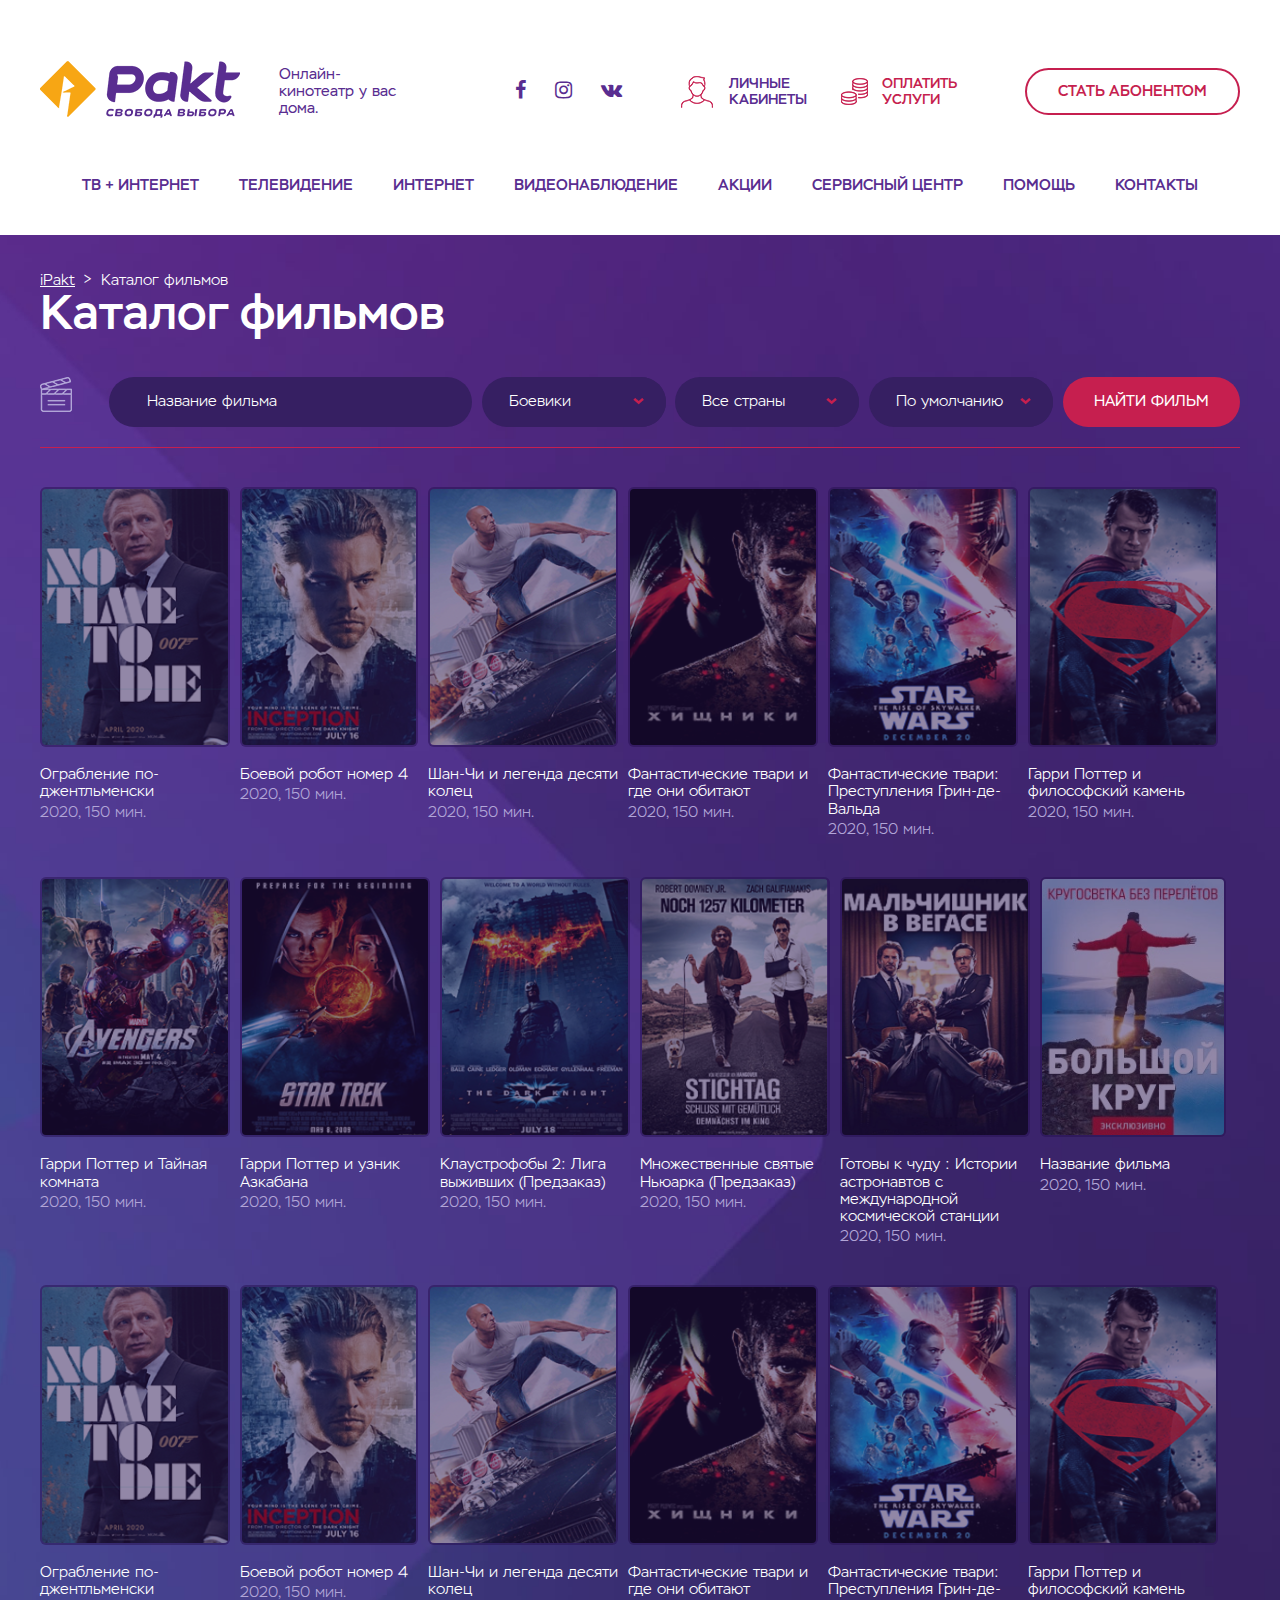
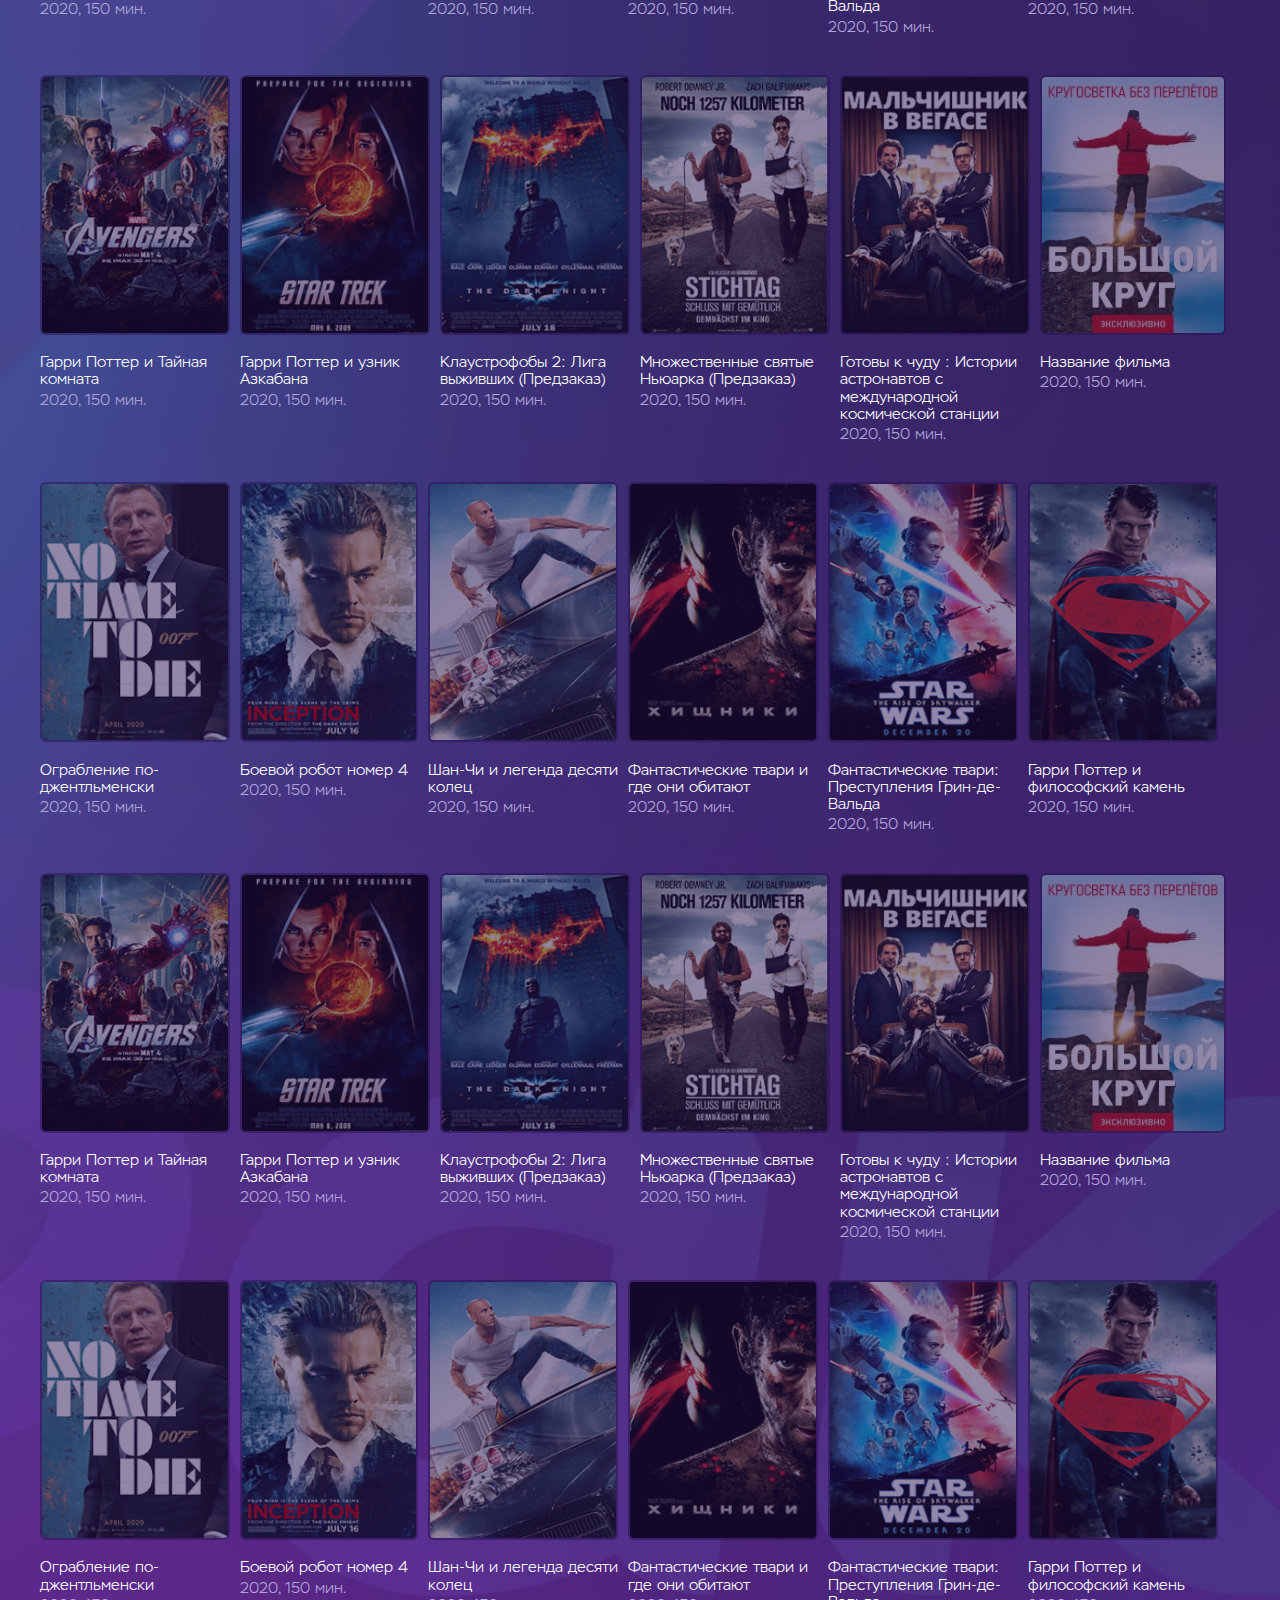
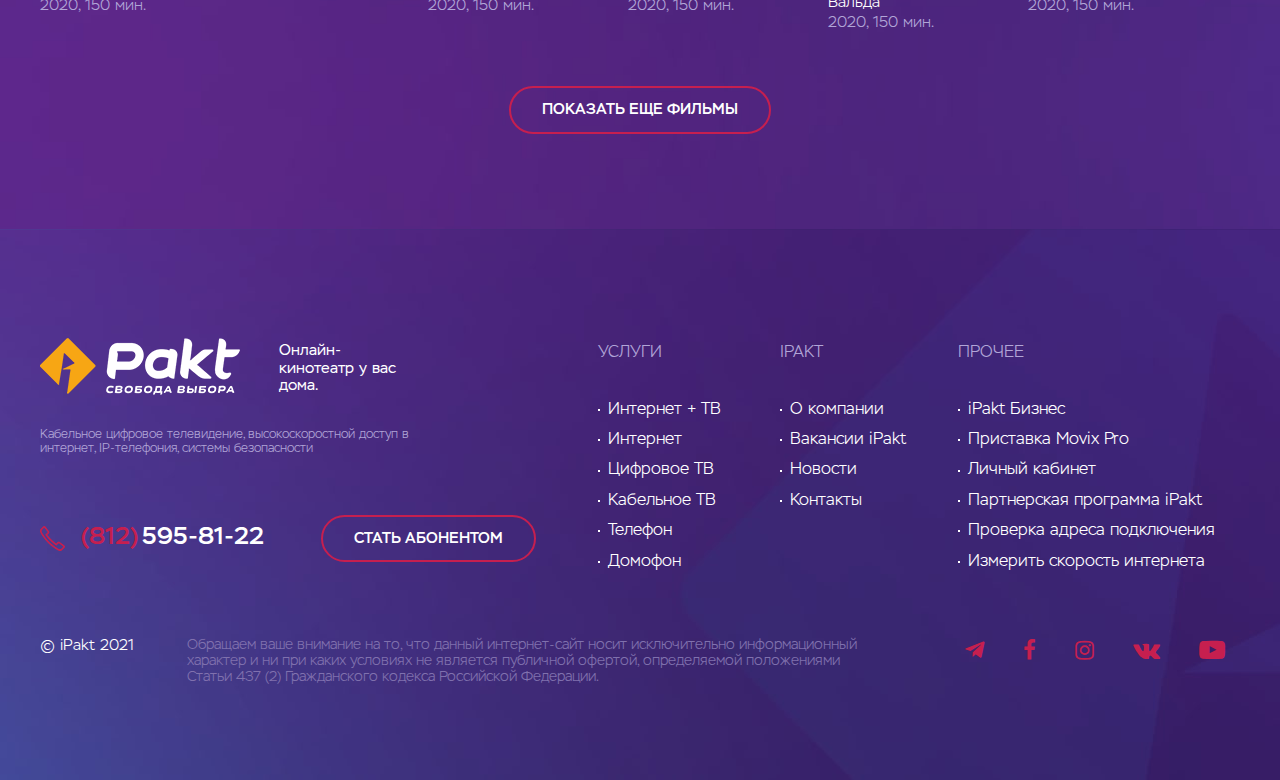
==== films-cataloge.html @ c6018e87 "Add files via upload" ====
<!DOCTYPE html>
<html lang="ru">
<head>
    <meta charset="UTF-8">
    <meta http-equiv="X-UA-Compatible" content="IE=edge">
    <meta name="viewport" content="width=device-width, initial-scale=1.0">
    <title>iPakt | Каталог фильмов</title>
    <link rel="stylesheet" href="css/normalize.css">
    <link rel="stylesheet" href="css/font-awesome/cssfa2/all.min.css">
    <link rel="stylesheet" href="css/font-awesome/css/font-awesome.min.css">
    <link rel="stylesheet" href="css/main.min.css">
</head>
<body style="background-image: url('../img/body_background.jpg')">
    <header class="header" id="header">
        <div class="container">
            <div class="header-content">
                <div class="header-content__company">
                    <a href="index.html" class="header-content__link">
                        <img src="img/logo.svg" alt="iPakt" class="header-content__logo">
                    </a>
                    <span class="header-content__slogan">
                        Онлайн-кинотеатр у вас дома.
                    </span>
                    <div class="burger">
                        <span></span>
                      </div>
                </div>
                <div class="header-content__social-links">
                    <!--noindex-->
                    <a class="header-facebook-icon header-icon" href="##" rel="nofollow noopener noreferrer" target="_blank">
                        <i class="fa fa-facebook" aria-hidden="true"></i>
                    </a>
                    <!--/noindex-->

                    <!--noindex-->
                    <a class="header-instagram-icon header-icon" href="##" rel="nofollow noopener noreferrer" target="_blank">
                        <i class="fa fa-instagram" aria-hidden="true"></i>
                    </a>
                    <!--/noindex-->

                    <!--noindex-->
                    <a class="header-vk-icon header-icon"  href="##" rel="nofollow noopener noreferrer" target="_blank">
                        <i class="fa fa-vk" aria-hidden="true"></i>
                    </a>
                    <!--/noindex-->
                </div>
                <div class="header-content__navigation-links">
                    <div class="header-content__navigation-item">
                        <a href="##">
                            <span>
                                Личные кабинеты
                            </span>
                        </a>
                    </div>
                    <div class="header-content__navigation-item">
                        <a href="##">
                            <span>
                                Оплатить услуги
                            </span>
                        </a>
                    </div>
                </div>
                <button class="ghost-button header-content__button">
                    стать абонентом
                </button>
            </div>
            <nav class="header-menu">
                <ul class="header-menu__list">
                    <li>
                        <a href="##">
                            ТВ + Интернет
                        </a>
                    </li>
                    <li>
                        <a href="##">
                            Телевидение
                        </a>
                    </li>
                    <li>
                        <a href="##">
                            Интернет
                        </a>
                    </li>
                    <li>
                        <a href="##">
                            Видеонаблюдение
                        </a>
                    </li>
                    <li>
                        <a href="subscriptions.html">
                            Акции
                        </a>
                    </li>
                    <li>
                        <a href="##">
                            Сервисный центр
                        </a>
                    </li>
                    <li>
                        <a href="##">
                            Помощь
                        </a>
                    </li>
                    <li>
                        <a href="##">
                            Контакты
                        </a>
                    </li>
                </ul>
            </nav>
        </div>
    </header>

    <section class="cataloge" id="cataloge">
        <div class="container">
            <div class="search">
                <div class="search__pre-search">
                    <span>
                        <a href="index.html" class="search__link_underline">
                            iPakt
                        </a>
                            Каталог фильмов
                    </span>
                    <h1 class="search__title">
                        Каталог фильмов
                    </h1>
                </div>
                <div class="search__form-wrap">
                    <form action="##" class="search__form">
                        <input type="text" class="search__input search__input_big" placeholder="Название фильма" name="filmName">
                        <div class="search__select-wrap">
                            <select name="genre-list" class="search__input">
                                <option selected>
                                    Боевики
                                </option>
                                <option>
                                    Комедии
                                </option>
                                <option>
                                    Драмы
                                </option>
                                <option>
                                    Детективы
                                </option>
                                <option>
                                    Документальные
                                </option>
                            </select>
                            <div class="select-arrow-down"></div>
                        </div>

                        <div class="search__select-wrap">
                            <select name="countries" class="search__input">
                                <option selected>
                                    Все страны
                                </option>
                                <option>
                                    Норвегия
                                </option>
                                <option>
                                    Россия
                                </option>
                                <option>
                                    США
                                </option>
                                <option>
                                    Франция
                                </option>
                            </select>
                            <div class="select-arrow-down"></div>
                        </div>

                        <div class="search__select-wrap">
                            <select name="features" class="search__input">
                                <option selected>
                                    По умолчанию
                                </option>
                                <option>
                                    До 1 часа
                                </option>
                                <option>
                                    1 - 2 часа
                                </option>
                                <option>
                                    От 2 часов
                                </option>
                            </select>
                            <div class="select-arrow-down"></div>
                        </div>

                        <button class="search__send-button button" type="button">
                            найти фильм
                        </button>
                    </form>
                </div>
            </div>
            <div class="films">
                <div class="films__item">
                    <a href="film-page.html" class="films__link">
                        <img src="img/cataloge/film1.jpg" alt="Постер NO TIME TO DIE" class="films__img">
                        <div class="films__desc">
                            <span class="films__name">
                            Ограбление по-джентльменски
                            </span>
                            <span class="films__seo">
                                2020, 150 мин.
                            </span>
                        </div>
                        <div class="blur-img"></div>
                    </a>
                </div>
                <div class="films__item">
                    <a href="film-page.html" class="films__link">
                        <img src="img/cataloge/film2.jpg" alt="Постер NO TIME TO DIE" class="films__img">
                        <div class="films__desc">
                            <span class="films__name">
                                
                    
                        
                            Боевой робот номер 4
                        
                    

                    
                            </span>
                            <span class="films__seo">
                                2020, 150 мин.
                            </span>
                        </div>
                        <div class="blur-img"></div>
                    </a>
                </div>
                <div class="films__item">
                    <a href="film-page.html" class="films__link">
                        <img src="img/cataloge/film3.jpg" alt="Постер NO TIME TO DIE" class="films__img">
                        <div class="films__desc">
                            <span class="films__name">
                                
                    
                        
                            Шан-Чи и легенда десяти колец
                        
                    

                    
                            </span>
                            <span class="films__seo">
                                2020, 150 мин.
                            </span>
                        </div>
                        <div class="blur-img"></div>
                    </a>
                </div>
                <div class="films__item">
                    <a href="film-page.html" class="films__link">
                        <img src="img/cataloge/film4.jpg" alt="Постер NO TIME TO DIE" class="films__img">
                        <div class="films__desc">
                            <span class="films__name">
                               
                    
                        
                            Фантастические твари и где они обитают
                        
                    

                    
                            </span>
                            <span class="films__seo">
                                2020, 150 мин.
                            </span>
                        </div>
                        <div class="blur-img"></div>
                    </a>
                </div>
                <div class="films__item">
                    <a href="film-page.html" class="films__link">
                        <img src="img/cataloge/film5.jpg" alt="Постер NO TIME TO DIE" class="films__img">
                        <div class="films__desc">
                            <span class="films__name">
                                
                    
                        
                            Фантастические твари: Преступления Грин-де-Вальда
                        
                    

                    
                            </span>
                            <span class="films__seo">
                                2020, 150 мин.
                            </span>
                        </div>
                        <div class="blur-img"></div>
                    </a>
                </div>
                <div class="films__item">
                    <a href="film-page.html" class="films__link">
                        <img src="img/cataloge/film6.jpg" alt="Постер NO TIME TO DIE" class="films__img">
                        <div class="films__desc">
                            <span class="films__name">
                                
                    
                        
                            Гарри Поттер и философский камень
                        
                    

                    
                            </span>
                            <span class="films__seo">
                                2020, 150 мин.
                            </span>
                        </div>
                        <div class="blur-img"></div>
                    </a>
                </div>
                <div class="films__item">
                    <a href="film-page.html" class="films__link">
                        <img src="img/cataloge/film7.jpg" alt="Постер NO TIME TO DIE" class="films__img">
                        <div class="films__desc">
                            <span class="films__name">
                                
                    
                        
                            Гарри Поттер и Тайная комната
                        
                    

                    
                            </span>
                            <span class="films__seo">
                                2020, 150 мин.
                            </span>
                        </div>
                        <div class="blur-img"></div>
                    </a>
                </div>
                <div class="films__item">
                    <a href="film-page.html" class="films__link">
                        <img src="img/cataloge/film8.jpg" alt="Постер NO TIME TO DIE" class="films__img">
                        <div class="films__desc">
                            <span class="films__name">
                                
                    
                        
                            Гарри Поттер и узник Азкабана
                        
                    

                    
                            </span>
                            <span class="films__seo">
                                2020, 150 мин.
                            </span>
                        </div>
                        <div class="blur-img"></div>
                    </a>
                </div>
                <div class="films__item">
                    <a href="film-page.html" class="films__link">
                        <img src="img/cataloge/film9.jpg" alt="Постер NO TIME TO DIE" class="films__img">
                        <div class="films__desc">
                            <span class="films__name">
                                
                    
                        
                            Клаустрофобы 2: Лига выживших (Предзаказ)
                        
                    

                    
                            </span>
                            <span class="films__seo">
                                2020, 150 мин.
                            </span>
                        </div>
                        <div class="blur-img"></div>
                    </a>
                </div>
                <div class="films__item">
                    <a href="film-page.html" class="films__link">
                        <img src="img/cataloge/film10.jpg" alt="Постер NO TIME TO DIE" class="films__img">
                        <div class="films__desc">
                            <span class="films__name">
                                
                    
                        
                            Множественные святые Ньюарка (Предзаказ)
                        
                    

                    
                            </span>
                            <span class="films__seo">
                                2020, 150 мин.
                            </span>
                        </div>
                        <div class="blur-img"></div>
                    </a>
                </div>
                <div class="films__item">
                    <a href="film-page.html" class="films__link">
                        <img src="img/cataloge/film11.jpg" alt="Постер NO TIME TO DIE" class="films__img">
                        <div class="films__desc">
                            <span class="films__name">
                                Готовы к чуду : Истории астронавтов с международной космической станции
                            </span>
                            <span class="films__seo">
                                2020, 150 мин.
                            </span>
                        </div>
                        <div class="blur-img"></div>
                    </a>
                </div>
                <div class="films__item">
                    <a href="film-page.html" class="films__link">
                        <img src="img/cataloge/film.jpg" alt="Постер NO TIME TO DIE" class="films__img">
                        <div class="films__desc">
                            <span class="films__name">
                                Название фильма
                            </span>
                            <span class="films__seo">
                                2020, 150 мин.
                            </span>
                        </div>
                        <div class="blur-img"></div>
                    </a>
                </div>
                <div class="films__item">
                    <a href="film-page.html" class="films__link">
                        <img src="img/cataloge/film1.jpg" alt="Постер NO TIME TO DIE" class="films__img">
                        <div class="films__desc">
                            <span class="films__name">
                            Ограбление по-джентльменски
                            </span>
                            <span class="films__seo">
                                2020, 150 мин.
                            </span>
                        </div>
                        <div class="blur-img"></div>
                    </a>
                </div>
                <div class="films__item">
                    <a href="film-page.html" class="films__link">
                        <img src="img/cataloge/film2.jpg" alt="Постер NO TIME TO DIE" class="films__img">
                        <div class="films__desc">
                            <span class="films__name">
                                
                    
                        
                            Боевой робот номер 4
                        
                    

                    
                            </span>
                            <span class="films__seo">
                                2020, 150 мин.
                            </span>
                        </div>
                        <div class="blur-img"></div>
                    </a>
                </div>
                <div class="films__item">
                    <a href="film-page.html" class="films__link">
                        <img src="img/cataloge/film3.jpg" alt="Постер NO TIME TO DIE" class="films__img">
                        <div class="films__desc">
                            <span class="films__name">
                                
                    
                        
                            Шан-Чи и легенда десяти колец
                        
                    

                    
                            </span>
                            <span class="films__seo">
                                2020, 150 мин.
                            </span>
                        </div>
                        <div class="blur-img"></div>
                    </a>
                </div>
                <div class="films__item">
                    <a href="film-page.html" class="films__link">
                        <img src="img/cataloge/film4.jpg" alt="Постер NO TIME TO DIE" class="films__img">
                        <div class="films__desc">
                            <span class="films__name">
                               
                    
                        
                            Фантастические твари и где они обитают
                        
                    

                    
                            </span>
                            <span class="films__seo">
                                2020, 150 мин.
                            </span>
                        </div>
                        <div class="blur-img"></div>
                    </a>
                </div>
                <div class="films__item">
                    <a href="film-page.html" class="films__link">
                        <img src="img/cataloge/film5.jpg" alt="Постер NO TIME TO DIE" class="films__img">
                        <div class="films__desc">
                            <span class="films__name">
                                
                    
                        
                            Фантастические твари: Преступления Грин-де-Вальда
                        
                    

                    
                            </span>
                            <span class="films__seo">
                                2020, 150 мин.
                            </span>
                        </div>
                        <div class="blur-img"></div>
                    </a>
                </div>
                <div class="films__item">
                    <a href="film-page.html" class="films__link">
                        <img src="img/cataloge/film6.jpg" alt="Постер NO TIME TO DIE" class="films__img">
                        <div class="films__desc">
                            <span class="films__name">
                                
                    
                        
                            Гарри Поттер и философский камень
                        
                    

                    
                            </span>
                            <span class="films__seo">
                                2020, 150 мин.
                            </span>
                        </div>
                        <div class="blur-img"></div>
                    </a>
                </div>
                <div class="films__item">
                    <a href="film-page.html" class="films__link">
                        <img src="img/cataloge/film7.jpg" alt="Постер NO TIME TO DIE" class="films__img">
                        <div class="films__desc">
                            <span class="films__name">
                                
                    
                        
                            Гарри Поттер и Тайная комната
                        
                    

                    
                            </span>
                            <span class="films__seo">
                                2020, 150 мин.
                            </span>
                        </div>
                        <div class="blur-img"></div>
                    </a>
                </div>
                <div class="films__item">
                    <a href="film-page.html" class="films__link">
                        <img src="img/cataloge/film8.jpg" alt="Постер NO TIME TO DIE" class="films__img">
                        <div class="films__desc">
                            <span class="films__name">
                                
                    
                        
                            Гарри Поттер и узник Азкабана
                        
                    

                    
                            </span>
                            <span class="films__seo">
                                2020, 150 мин.
                            </span>
                        </div>
                        <div class="blur-img"></div>
                    </a>
                </div>
                <div class="films__item">
                    <a href="film-page.html" class="films__link">
                        <img src="img/cataloge/film9.jpg" alt="Постер NO TIME TO DIE" class="films__img">
                        <div class="films__desc">
                            <span class="films__name">
                                
                    
                        
                            Клаустрофобы 2: Лига выживших (Предзаказ)
                        
                    

                    
                            </span>
                            <span class="films__seo">
                                2020, 150 мин.
                            </span>
                        </div>
                        <div class="blur-img"></div>
                    </a>
                </div>
                <div class="films__item">
                    <a href="film-page.html" class="films__link">
                        <img src="img/cataloge/film10.jpg" alt="Постер NO TIME TO DIE" class="films__img">
                        <div class="films__desc">
                            <span class="films__name">
                                
                    
                        
                            Множественные святые Ньюарка (Предзаказ)
                        
                    

                    
                            </span>
                            <span class="films__seo">
                                2020, 150 мин.
                            </span>
                        </div>
                        <div class="blur-img"></div>
                    </a>
                </div>
                <div class="films__item">
                    <a href="film-page.html" class="films__link">
                        <img src="img/cataloge/film11.jpg" alt="Постер NO TIME TO DIE" class="films__img">
                        <div class="films__desc">
                            <span class="films__name">
                                Готовы к чуду : Истории астронавтов с международной космической станции
                            </span>
                            <span class="films__seo">
                                2020, 150 мин.
                            </span>
                        </div>
                        <div class="blur-img"></div>
                    </a>
                </div>
                <div class="films__item">
                    <a href="film-page.html" class="films__link">
                        <img src="img/cataloge/film.jpg" alt="Постер NO TIME TO DIE" class="films__img">
                        <div class="films__desc">
                            <span class="films__name">
                                Название фильма
                            </span>
                            <span class="films__seo">
                                2020, 150 мин.
                            </span>
                        </div>
                        <div class="blur-img"></div>
                    </a>
                </div>
                <div class="films__item">
                    <a href="film-page.html" class="films__link">
                        <img src="img/cataloge/film1.jpg" alt="Постер NO TIME TO DIE" class="films__img">
                        <div class="films__desc">
                            <span class="films__name">
                            Ограбление по-джентльменски
                            </span>
                            <span class="films__seo">
                                2020, 150 мин.
                            </span>
                        </div>
                        <div class="blur-img"></div>
                    </a>
                </div>
                <div class="films__item">
                    <a href="film-page.html" class="films__link">
                        <img src="img/cataloge/film2.jpg" alt="Постер NO TIME TO DIE" class="films__img">
                        <div class="films__desc">
                            <span class="films__name">
                                
                    
                        
                            Боевой робот номер 4
                        
                    

                    
                            </span>
                            <span class="films__seo">
                                2020, 150 мин.
                            </span>
                        </div>
                        <div class="blur-img"></div>
                    </a>
                </div>
                <div class="films__item">
                    <a href="film-page.html" class="films__link">
                        <img src="img/cataloge/film3.jpg" alt="Постер NO TIME TO DIE" class="films__img">
                        <div class="films__desc">
                            <span class="films__name">
                                
                    
                        
                            Шан-Чи и легенда десяти колец
                        
                    

                    
                            </span>
                            <span class="films__seo">
                                2020, 150 мин.
                            </span>
                        </div>
                        <div class="blur-img"></div>
                    </a>
                </div>
                <div class="films__item">
                    <a href="film-page.html" class="films__link">
                        <img src="img/cataloge/film4.jpg" alt="Постер NO TIME TO DIE" class="films__img">
                        <div class="films__desc">
                            <span class="films__name">
                               
                    
                        
                            Фантастические твари и где они обитают
                        
                    

                    
                            </span>
                            <span class="films__seo">
                                2020, 150 мин.
                            </span>
                        </div>
                        <div class="blur-img"></div>
                    </a>
                </div>
                <div class="films__item">
                    <a href="film-page.html" class="films__link">
                        <img src="img/cataloge/film5.jpg" alt="Постер NO TIME TO DIE" class="films__img">
                        <div class="films__desc">
                            <span class="films__name">
                                
                    
                        
                            Фантастические твари: Преступления Грин-де-Вальда
                        
                    

                    
                            </span>
                            <span class="films__seo">
                                2020, 150 мин.
                            </span>
                        </div>
                        <div class="blur-img"></div>
                    </a>
                </div>
                <div class="films__item">
                    <a href="film-page.html" class="films__link">
                        <img src="img/cataloge/film6.jpg" alt="Постер NO TIME TO DIE" class="films__img">
                        <div class="films__desc">
                            <span class="films__name">
                                
                    
                        
                            Гарри Поттер и философский камень
                        
                    

                    
                            </span>
                            <span class="films__seo">
                                2020, 150 мин.
                            </span>
                        </div>
                        <div class="blur-img"></div>
                    </a>
                </div>
                <div class="films__item">
                    <a href="film-page.html" class="films__link">
                        <img src="img/cataloge/film7.jpg" alt="Постер NO TIME TO DIE" class="films__img">
                        <div class="films__desc">
                            <span class="films__name">
                                
                    
                        
                            Гарри Поттер и Тайная комната
                        
                    

                    
                            </span>
                            <span class="films__seo">
                                2020, 150 мин.
                            </span>
                        </div>
                        <div class="blur-img"></div>
                    </a>
                </div>
                <div class="films__item">
                    <a href="film-page.html" class="films__link">
                        <img src="img/cataloge/film8.jpg" alt="Постер NO TIME TO DIE" class="films__img">
                        <div class="films__desc">
                            <span class="films__name">
                                
                    
                        
                            Гарри Поттер и узник Азкабана
                        
                    

                    
                            </span>
                            <span class="films__seo">
                                2020, 150 мин.
                            </span>
                        </div>
                        <div class="blur-img"></div>
                    </a>
                </div>
                <div class="films__item">
                    <a href="film-page.html" class="films__link">
                        <img src="img/cataloge/film9.jpg" alt="Постер NO TIME TO DIE" class="films__img">
                        <div class="films__desc">
                            <span class="films__name">
                                
                    
                        
                            Клаустрофобы 2: Лига выживших (Предзаказ)
                        
                    

                    
                            </span>
                            <span class="films__seo">
                                2020, 150 мин.
                            </span>
                        </div>
                        <div class="blur-img"></div>
                    </a>
                </div>
                <div class="films__item">
                    <a href="film-page.html" class="films__link">
                        <img src="img/cataloge/film10.jpg" alt="Постер NO TIME TO DIE" class="films__img">
                        <div class="films__desc">
                            <span class="films__name">
                                
                    
                        
                            Множественные святые Ньюарка (Предзаказ)
                        
                    

                    
                            </span>
                            <span class="films__seo">
                                2020, 150 мин.
                            </span>
                        </div>
                        <div class="blur-img"></div>
                    </a>
                </div>
                <div class="films__item">
                    <a href="film-page.html" class="films__link">
                        <img src="img/cataloge/film11.jpg" alt="Постер NO TIME TO DIE" class="films__img">
                        <div class="films__desc">
                            <span class="films__name">
                                Готовы к чуду : Истории астронавтов с международной космической станции
                            </span>
                            <span class="films__seo">
                                2020, 150 мин.
                            </span>
                        </div>
                        <div class="blur-img"></div>
                    </a>
                </div>
                <div class="films__item">
                    <a href="film-page.html" class="films__link">
                        <img src="img/cataloge/film.jpg" alt="Постер NO TIME TO DIE" class="films__img">
                        <div class="films__desc">
                            <span class="films__name">
                                Название фильма
                            </span>
                            <span class="films__seo">
                                2020, 150 мин.
                            </span>
                        </div>
                        <div class="blur-img"></div>
                    </a>
                </div>
                <div class="films__item">
                    <a href="film-page.html" class="films__link">
                        <img src="img/cataloge/film1.jpg" alt="Постер NO TIME TO DIE" class="films__img">
                        <div class="films__desc">
                            <span class="films__name">
                            Ограбление по-джентльменски
                            </span>
                            <span class="films__seo">
                                2020, 150 мин.
                            </span>
                        </div>
                        <div class="blur-img"></div>
                    </a>
                </div>
                <div class="films__item">
                    <a href="film-page.html" class="films__link">
                        <img src="img/cataloge/film2.jpg" alt="Постер NO TIME TO DIE" class="films__img">
                        <div class="films__desc">
                            <span class="films__name">
                                
                    
                        
                            Боевой робот номер 4
                        
                    

                    
                            </span>
                            <span class="films__seo">
                                2020, 150 мин.
                            </span>
                        </div>
                        <div class="blur-img"></div>
                    </a>
                </div>
                <div class="films__item">
                    <a href="film-page.html" class="films__link">
                        <img src="img/cataloge/film3.jpg" alt="Постер NO TIME TO DIE" class="films__img">
                        <div class="films__desc">
                            <span class="films__name">
                                
                    
                        
                            Шан-Чи и легенда десяти колец
                        
                    

                    
                            </span>
                            <span class="films__seo">
                                2020, 150 мин.
                            </span>
                        </div>
                        <div class="blur-img"></div>
                    </a>
                </div>
                <div class="films__item">
                    <a href="film-page.html" class="films__link">
                        <img src="img/cataloge/film4.jpg" alt="Постер NO TIME TO DIE" class="films__img">
                        <div class="films__desc">
                            <span class="films__name">
                               
                    
                        
                            Фантастические твари и где они обитают
                        
                    

                    
                            </span>
                            <span class="films__seo">
                                2020, 150 мин.
                            </span>
                        </div>
                        <div class="blur-img"></div>
                    </a>
                </div>
                <div class="films__item">
                    <a href="film-page.html" class="films__link">
                        <img src="img/cataloge/film5.jpg" alt="Постер NO TIME TO DIE" class="films__img">
                        <div class="films__desc">
                            <span class="films__name">
                                
                    
                        
                            Фантастические твари: Преступления Грин-де-Вальда
                        
                    

                    
                            </span>
                            <span class="films__seo">
                                2020, 150 мин.
                            </span>
                        </div>
                        <div class="blur-img"></div>
                    </a>
                </div>
                <div class="films__item">
                    <a href="film-page.html" class="films__link">
                        <img src="img/cataloge/film6.jpg" alt="Постер NO TIME TO DIE" class="films__img">
                        <div class="films__desc">
                            <span class="films__name">
                                
                    
                        
                            Гарри Поттер и философский камень
                        
                    

                    
                            </span>
                            <span class="films__seo">
                                2020, 150 мин.
                            </span>
                        </div>
                        <div class="blur-img"></div>
                    </a>
                </div>
                
                
            </div>
            <button class="ghost-button showMore-btn" type="button">
                показать еще фильмы
            </button>
        </div>
    </section>


    <footer class="footer" id="footer">
        <div class="container">
            <div class="footer-content">
                <div class="footer-content__contacts">
                    <div class="footer-content__company">
                        <a href="##" class="footer-content__logo-link">
                            <img src="img/logo_footer.svg" alt="iPakt" class="footer-content__logo-img">
                        </a>
                        <span class="footer-content__slogan">
                            Онлайн-кинотеатр у вас дома.
                        </span>
                    </div>
                    <p class="footer-contant__text">
                        Кабельное цифровое телевидение, высокоскоростной доступ 
                        в интернет, IP-телефония, системы безопасности
                    </p>
                    <div class="footer-contant__flex-wrap">
                        <a href="tel:8125958122" class="footer-contant__phone">
                            <span class="redtext">
                                (812)
                            </span>
                            595-81-22
                        </a>
                        <button class="ghost-button footer-contant__btn">
                            стать абонентом
                        </button>
                    </div>
                </div>
                <div class="footer-menues">
                    <div class="footer-menues__item">
                        <h6 class="footer-menues__list-title">
                            Услуги
                        </h6>
                        <ul class="footer-menues__list">
                            <li class="footer-menues__list-item">
                                <a href="#" class="footer-menues-link">
                                    Интернет + ТВ
                                </a>
                            </li>
                            <li class="footer-menues__list-item">
                                <a href="#" class="footer-menues-link">
                                    Интернет
                                </a>
                            </li>
                            <li class="footer-menues__list-item">
                                <a href="#" class="footer-menues-link">
                                    Цифровое ТВ
                                </a>
                            </li>
                            <li class="footer-menues__list-item">
                                <a href="#" class="footer-menues-link">
                                    Кабельное ТВ
                                </a>
                            </li>
                            <li class="footer-menues__list-item">
                                <a href="#" class="footer-menues-link">
                                    Телефон
                                </a>
                            </li>
                            <li class="footer-menues__list-item">
                                <a href="#" class="footer-menues-link">
                                    Домофон
                                </a>
                            </li>
                        </ul>
                    </div>
                    <div class="footer-menues__item">
                        <h6 class="footer-menues__list-title">
                            iPakt
                        </h6>
                        <ul class="footer-menues__list">
                            <li class="footer-menues__list-item">
                                <a href="#" class="footer-menues-link">
                                    О компании
                                </a>
                            </li>
                            <li class="footer-menues__list-item">
                                <a href="#" class="footer-menues-link">
                                    Вакансии iPakt
                                </a>
                            </li>
                            <li class="footer-menues__list-item">
                                <a href="#" class="footer-menues-link">
                                    Новости
                                </a>
                            </li>
                            <li class="footer-menues__list-item">
                                <a href="#" class="footer-menues-link">
                                    Контакты
                                </a>
                            </li>
                        </ul>
                    </div>
                    <div class="footer-menues__item">
                        <h6 class="footer-menues__list-title">
                            Прочее
                        </h6>
                        <ul class="footer-menues__list">
                            <li class="footer-menues__list-item">
                                <a href="#" class="footer-menues-link">
                                    iPakt Бизнес
                                </a>
                            </li>
                            <li class="footer-menues__list-item">
                                <a href="#" class="footer-menues-link">
                                    Приставка Movix Pro
                                </a>
                            </li>
                            <li class="footer-menues__list-item">
                                <a href="#" class="footer-menues-link">
                                    Личный кабинет
                                </a>
                            </li>
                            <li class="footer-menues__list-item">
                                <a href="#" class="footer-menues-link">
                                    Партнерская программа iPakt
                                </a>
                            </li>
                            <li class="footer-menues__list-item">
                                <a href="#" class="footer-menues-link">
                                    Проверка адреса подключения
                                </a>
                            </li>
                            <li class="footer-menues__list-item">
                                <a href="#" class="footer-menues-link">
                                    Измерить скорость интернета
                                </a>
                            </li>
                        </ul>
                    </div>
                </div>
            </div>
            <div class="footer-info-row">
                <div class="footer-info-row__copyright">
                    © iPakt 2021
                </div>
                <p class="footer-info-row__text">
                    Обращаем ваше внимание на то, что данный интернет-сайт носит исключительно информационный 
                    характер и ни при каких условиях не является публичной офертой, определяемой положениями Статьи 437 (2) Гражданского кодекса Российской Федерации.
                </p>
                <div class="footer-info-row__social-links">
                    <!--noindex-->
                    <a href="#" class="footer-info-row__social-link" rel="nofollow noopener noreferrer" target="_blank">
                        <i class="fab fa-telegram-plane icon-footer fa-telegram-plane-footer"></i>
                    </a>
                    <!--/noindex-->

                    <!--noindex-->
                    <a href="#" class="footer-info-row__social-link" rel="nofollow noopener noreferrer" target="_blank">
                        <i class="fa fa-facebook icon-footer" aria-hidden="true"></i>
                    </a>
                    <!--/noindex-->

                    <!--noindex-->
                    <a href="#" class="footer-info-row__social-link" rel="nofollow noopener noreferrer" target="_blank">
                        <i class="fa fa-instagram icon-footer" aria-hidden="true"></i>
                    </a>
                    <!--/noindex-->

                    <!--noindex-->
                    <a href="#" class="footer-info-row__social-link" rel="nofollow noopener noreferrer" target="_blank">
                        <i class="fa fa-vk fa-vk-footer icon-footer" aria-hidden="true"></i>
                    </a>
                    <!--/noindex-->

                    <!--noindex-->
                    <a href="#" class="footer-info-row__social-link" rel="nofollow noopener noreferrer" target="_blank">
                        <i class="fa fa-youtube-play fa-youtube-play-footer icon-footer" aria-hidden="true"></i>
                    </a>
                    <!--/noindex-->
                </div>
            </div>
        </div>
    </footer>

    <script src="js/main.min.js"></script>
</body>
</html>
---- css/main.min.css ----
@font-face{font-family:"Stem";src:url("../fonts/stem-light.eot");src:local("☺"),url("../fonts/stem-light.woff") format("woff"),url("../fonts/stem-light.ttf") format("truetype"),url("../fonts/stem-light.svg") format("svg");font-weight:300;font-style:normal}@font-face{font-family:"Stem";src:url("../fonts/StemSemiLight.eot");src:local("☺"),url("../fonts/StemSemiLight.woff") format("woff"),url("../fonts/StemSemiLight.ttf") format("truetype"),url("../fonts/StemSemiLight.svg") format("svg");font-weight:350;font-style:normal}@font-face{font-family:"Stem";src:url("../fonts/stem-regular.eot");src:local("☺"),url("../fonts/stem-regular.woff") format("woff"),url("../fonts/stem-regular.ttf") format("truetype"),url("../fonts/stem-regular.svg") format("svg");font-weight:normal;font-style:normal}@font-face{font-family:"Stem";src:url("../fonts/stem-medium.eot");src:local("☺"),url("../fonts/stem-medium.woff") format("woff"),url("../fonts/stem-medium.ttf") format("truetype"),url("../fonts/stem-medium.svg") format("svg");font-weight:500;font-style:normal}
*{-webkit-box-sizing:border-box;box-sizing:border-box}html{overflow-x:hidden}body{font-family:Stem,sans-serif;font-weight:300;font-size:15px;position:relative;background:url("../img/body_background.jpg") no-repeat center center/cover;overflow-x:hidden}input,select{margin:0;padding:0;outline:none;border:none;color:#fff;font-size:inherit;font-weight:inherit}input::-webkit-input-placeholder{font-weight:300;color:#fff}input::-moz-placeholder{font-weight:300;color:#fff}input{padding:17px 38px}select{padding-left:23px}ul{margin:0;padding:0}.button{border-radius:25px;background:#c61f4f;-webkit-transition:color,background .3s ease;-o-transition:color,background .3s ease;transition:color,background .3s ease}.button:hover{background:#fff;color:#c61f4f;-webkit-transition:color,background .3s ease;-o-transition:color,background .3s ease;transition:color,background .3s ease}h1,h2,h3,h4,h5,h6{font-family:Stem,sans-serif;margin:0;padding:0}span{font-family:Stem,sans-serif;font-weight:300;font-size:15px}button{padding:13px 31px;margin:0;border:none;font-family:inherit;color:inherit;background-color:transparent;text-transform:uppercase;cursor:pointer;white-space:nowrap;text-align:center}button:hover{text-decoration:none}.button{padding:13px 31px;margin:0;border:none;font-family:inherit;color:inherit;text-transform:uppercase;cursor:pointer;white-space:nowrap;background:#c61f4f;text-align:center}.button:hover{text-decoration:none}.container{max-width:1230px;padding:0 15px;margin:0 auto}a{text-decoration:none}ul li{list-style-type:none}.ghost-button{font-family:"Stem";border:2px solid #c61f4f;border-radius:30px;color:#c61f4f;font-weight:500;-webkit-transition:all .5s ease;-o-transition:all .5s ease;transition:all .5s ease;background:none}.ghost-button:hover{background:#c61f4f;color:#fff;border-color:#c61f4f}.scroll-lock{overflow-y:hidden}.gradient-button{background-color:#c61f4f;border:1px solid transparent;background-image:-webkit-gradient(linear, right top, left top, from(rgba(198, 31, 79, 0.97)), to(rgba(89, 45, 144, 0.97)));background-image:-o-linear-gradient(right, rgba(198, 31, 79, 0.97) 0%, rgba(89, 45, 144, 0.97) 100%);background-image:linear-gradient(to left, rgba(198, 31, 79, 0.97) 0%, rgba(89, 45, 144, 0.97) 100%);border-radius:25px;padding:19px 34px;-webkit-transition:all .5s ease;-o-transition:all .5s ease;transition:all .5s ease}.gradient-button:hover{border:1px solid #000;-webkit-transition:all .5s ease;-o-transition:all .5s ease;transition:all .5s ease}
﻿.body{position:relative}.header{padding:61px 0 40px;background:#fff;color:#592d90}.header-content{display:-webkit-box;display:-ms-flexbox;display:flex;-webkit-box-align:center;-ms-flex-align:center;align-items:center}.header-content__company,.footer-content__company{display:-webkit-box;display:-ms-flexbox;display:flex;-webkit-box-align:center;-ms-flex-align:center;align-items:center}.header-content__social-item{display:-webkit-box;display:-ms-flexbox;display:flex}.header-content__navigation-links{display:-webkit-box;display:-ms-flexbox;display:flex;-webkit-box-align:center;-ms-flex-align:center;align-items:center}.search__pre-search{position:relative}.header-content__navigation-item a::before{content:"";margin-right:16px;display:block}.header-content__navigation-item:nth-child(1) a::before{background-image:url("../img/sprite.png");background-position:-149px -196px;width:32px;height:32px}.header-content__navigation-item:nth-child(1) a span{color:#592d90}.header-content__navigation-item:nth-child(2) a::before{background-image:url("../img/sprite.png");background-position:-190px -199px;width:36px;height:27px;margin-right:5px}.header-content__navigation-item:nth-child(2) a span{color:#c61f4f}.header-content__social-links a i{color:#592d90}.footer-info-row__social-links a i{color:#c61f4f}.header-content__logo,.footer-content__logo-img{margin-right:39px}.header-content__slogan,.footer-content__slogan{max-width:136px;font-weight:400}.header-content__social-links{margin:0 59px 0 100px;display:-webkit-box;display:-ms-flexbox;display:flex;-webkit-box-align:center;-ms-flex-align:center;align-items:center}.header-content__social-links a{-webkit-transition:color .5s ease;-o-transition:color .5s ease;transition:color .5s ease}.header-content__social-links a:not(:last-child){margin-right:29px}.header-content__social-links a:hover{color:#c61f4f;-webkit-transition:color .5s ease;-o-transition:color .5s ease;transition:color .5s ease}.header-content__navigation-item:nth-child(2) a{color:#c61f4f}.header-content__navigation-item:nth-child(2) a:hover{color:#592d90;-webkit-transition:color .5s ease;-o-transition:color .5s ease;transition:color .5s ease}.header-icon{font-size:20px}.header-content__navigation-item a span{text-transform:uppercase;max-width:80px;font-size:14px;font-weight:500}.header-content__navigation-item{display:-webkit-box;display:-ms-flexbox;display:flex;-webkit-box-align:center;-ms-flex-align:center;align-items:center}.header-content__navigation-item a{-webkit-transition:color .3s ease;-o-transition:color .3s ease;transition:color .3s ease;display:-webkit-box;display:-ms-flexbox;display:flex;-webkit-box-align:center;-ms-flex-align:center;align-items:center}.header-content__navigation-item:not(:last-child){margin-right:32px}.header-content__navigation-item:hover a{color:#c61f4f;-webkit-transition:color .3s ease;-o-transition:color .3s ease;transition:color .3s ease}.header-content__button{margin-left:auto}.header-menu{margin-top:55px}.header-menu a{-webkit-transition:color .3s ease;-o-transition:color .3s ease;transition:color .3s ease;color:#592d90}.header-menu__list{display:-webkit-box;display:-ms-flexbox;display:flex;-webkit-box-align:center;-ms-flex-align:center;align-items:center;-webkit-box-pack:center;-ms-flex-pack:center;justify-content:center;padding:0;margin:0 auto}.header-menu li{font-weight:500;text-transform:uppercase}.header-menu li:not(:last-child){margin-right:40px}.header-menu li:hover a{color:#c61f4f;-webkit-transition:color .3s ease;-o-transition:color .3s ease;transition:color .3s ease}.cataloge{padding:37px 0 95px;color:#fff}.cataloge a{color:#fff}.search{padding-bottom:20px;border-bottom:1px solid #c61f4f}.search__pre-search span{display:-webkit-box;display:-ms-flexbox;display:flex}.search__pre-search span a{display:block;position:relative;margin-right:26px}.search__pre-search span a::after{content:">";position:absolute;right:-17px;top:50%;-webkit-transform:translate(0, -50%);-ms-transform:translate(0, -50%);transform:translate(0, -50%)}.search__pre-search span a{text-decoration:underline}.search__title{font-size:48px;font-weight:500}.search__form-wrap{display:-webkit-box;display:-ms-flexbox;display:flex;-webkit-box-align:center;-ms-flex-align:center;align-items:center;margin-top:33px}.search__select-wrap:not(:first-child) .search__input{width:100%}.search__input{height:50px;border-radius:25px;background-color:#361f62}.search__input_big{width:363px}.search__form{display:-webkit-box;display:-ms-flexbox;display:flex;-webkit-box-pack:justify;-ms-flex-pack:justify;justify-content:space-between;width:100%}.search__form::before{content:"";margin-right:27px;display:block;background-image:url("../img/sprite.png");background-position:-228px 0px;width:32px;height:35px}.search__select-wrap{position:relative;width:184px}.select-arrow-down{z-index:5;width:33px;height:50px;background:#361f62 url("../img/arrow-down.png") no-repeat center left;border-radius:0 25px 25px 0;position:absolute;right:0;top:0}.films{margin:39px 0 55px;display:-webkit-box;display:-ms-flexbox;display:flex;-ms-flex-wrap:wrap;flex-wrap:wrap;row-gap:39px}.films__item{position:relative;max-width:190px}.films__item:not(:nth-child(6n)){margin-right:10px}.films__img{height:260px;border-radius:6px;border:2px solid #f7a81400}.films__link:hover .films__img{border:2px solid #f7a614;-webkit-transition:border .3s ease;-o-transition:border .3s ease;transition:border .3s ease}.films__link:hover .blur-img{opacity:0;-webkit-transition:opacity .5s ease;-o-transition:opacity .5s ease;transition:opacity .5s ease}.films__link:hover .films__seo{color:#b1a5d7}.films-block-wrap .blur-img{height:280px}.films__desc{margin-top:15px}.films__desc span{font-weight:300}.films__desc .films__seo{color:#b1a5d7;display:block;margin-top:3px}.showMore-btn{margin:0 auto;display:block}.footer{background:url("../img/footer_bg.jpg") center center/cover;padding:109px 0 95px;color:#fff}.footer a{color:#fff}.footer-content__company{display:-webkit-box;display:-ms-flexbox;display:flex;-webkit-box-align:center;-ms-flex-align:center;align-items:center}.footer-content__slogan{display:block}.footer-contant__text{max-width:369px;font-size:12px;margin-top:30px;color:#b1a5d7}.footer-content__contacts{max-width:550px;font-weight:300}.footer-contant__phone{font-size:24px;font-weight:500;display:-webkit-box;display:-ms-flexbox;display:flex;-webkit-box-align:center;-ms-flex-align:center;align-items:center}.footer-contant__phone span{font-size:24px;font-weight:500;color:#c61f4f;margin-right:4px}.footer-contant__phone::before{content:"";width:25px;height:25px;display:block;background:url("../img/phone_icon.png");margin-right:16px}.footer-contant__btn{margin-left:57px}.footer-contant__flex-wrap{display:-webkit-box;display:-ms-flexbox;display:flex;-webkit-box-align:center;-ms-flex-align:center;align-items:center;-webkit-box-pack:justify;-ms-flex-pack:justify;justify-content:space-between;margin-top:58px}.footer-content{display:-webkit-box;display:-ms-flexbox;display:flex;-webkit-box-align:start;-ms-flex-align:start;align-items:flex-start;-webkit-box-pack:justify;-ms-flex-pack:justify;justify-content:space-between}.footer-menues{margin-right:25px;display:-webkit-box;display:-ms-flexbox;display:flex}.footer-menues__list-title{color:#b1a5d7;font-size:16px;font-weight:300;line-height:30px;text-transform:uppercase}.footer-menues__list{margin-top:33px}.footer-menues__item:nth-child(1){margin-right:59px}.footer-menues__item:nth-child(2){margin-right:52px}.footer-menues__list-item{font-weight:300;font-size:16px;-webkit-transition:color .5s ease;-o-transition:color .5s ease;transition:color .5s ease;display:-webkit-box;display:-ms-flexbox;display:flex;-webkit-box-align:center;-ms-flex-align:center;align-items:center}.footer-menues__list-item:not(:last-child){margin-bottom:12px}.footer-menues__list-item a:hover{color:#c61f4f;-webkit-transition:color .3s ease;-o-transition:color .3s ease;transition:color .3s ease}.footer-menues__list-item::before{display:block;content:"";width:2px;height:2px;background:#fff;margin-right:8px}.footer-info-row{display:-webkit-box;display:-ms-flexbox;display:flex;-webkit-box-align:start;-ms-flex-align:start;align-items:flex-start;margin-top:66px}.footer-info-row__copyright{font-weight:300;margin-right:53px}.footer-info-row__text{max-width:682px;color:#8071ae;font-size:14px;font-weight:300}.footer-info-row__social-links{margin-left:auto;margin-right:15px;display:-webkit-box;display:-ms-flexbox;display:flex;-webkit-box-align:center;-ms-flex-align:center;align-items:center}.icon-footer{font-size:22px;color:#c61f4f;-webkit-transition:color .5s ease;-o-transition:color .5s ease;transition:color .5s ease}.icon-footer:hover{color:#fff;-webkit-transition:color .5s ease;-o-transition:color .5s ease;transition:color .5s ease}.fa-youtube-play-footer{font-size:26px}.fa-vk-footer{font-size:25px}.footer-info-row__social-link:not(:last-child){margin-right:39px}.footer-info-row__text{margin:0}.footer-info-row__social-link{-webkit-transition:-webkit-transform .3s ease;transition:-webkit-transform .3s ease;-o-transition:transform .3s ease;transition:transform .3s ease;transition:transform .3s ease, -webkit-transform .3s ease}.footer-info-row__social-link:hover{-webkit-transition:-webkit-transform .3s ease;transition:-webkit-transform .3s ease;-o-transition:transform .3s ease;transition:transform .3s ease;transition:transform .3s ease, -webkit-transform .3s ease;-webkit-transform:scale(1.1);-ms-transform:scale(1.1);transform:scale(1.1)}.burger{-webkit-transition:all .5s ease;-o-transition:all .5s ease;transition:all .5s ease;position:relative;margin-left:auto;margin-right:20px;display:none}.burger span{display:block;width:20px;height:3px;background:#000;border-radius:10px}.burger::before,.burger::after{content:"";display:block;width:20px;height:3px;background:#000;border-radius:10px;position:absolute;-webkit-transition:all .5s ease;-o-transition:all .5s ease;transition:all .5s ease}.burger::before{bottom:0;margin-bottom:6px}.burger::after{top:0;margin-top:6px}.burger.active::before{-webkit-transform:rotate(45deg);-ms-transform:rotate(45deg);transform:rotate(45deg);top:0;margin:0}.burger.active::after{-webkit-transform:rotate(-45deg);-ms-transform:rotate(-45deg);transform:rotate(-45deg);top:0;margin:0}.burger.active span{opacity:0}.showMore-btn,.footer-contant__btn{color:#fff}.subscriptions{color:#fff;padding:37px 0 0}.subscriptions a{color:#fff}.subscriptions .container{border-bottom:1px solid #c61f4f;padding-bottom:50px}.subs-title{margin-top:8px}.tritangle{width:100px;height:100px;position:absolute;top:-2px;left:-2px;border-radius:6px 0 0 0;-webkit-clip-path:polygon(0% 0%, 100% 0%, 0% 100%);clip-path:polygon(0% 0%, 100% 0%, 0% 100%);background-color:#592d90}.tritangle::after{content:"";display:block;background-image:url("../img/sprite.png");background-position:-180px -157px;width:35.2px;height:32px;position:absolute;top:11px;left:13px;z-index:10}.slick-slide:nth-child(5n+1) .slider-item:hover{border:2px solid #592d90}.slick-slide:nth-child(5n+2) .tritangle{background-color:#f7a614}.slick-slide:nth-child(5n+2) .slider-item:hover{border:2px solid #f7a614}.slick-slide:nth-child(5n+3) .tritangle{background-color:#2f3f87}.slick-slide:nth-child(5n+3) .slider-item:hover{border:2px solid #2f3f87}.slick-slide:nth-child(5n+4) .tritangle{background-color:#c61f4f}.slick-slide:nth-child(5n+4) .slider-item:hover{border:2px solid #c61f4f}.slick-slide:nth-child(5n+5) .tritangle{background-color:#2f3f87}.slick-slide:nth-child(5n+5) .slider-item:hover{border:2px solid #2f3f87}.slick-slide:nth-child(5n+7) .tritangle{background-color:#f7a614}.slick-slide:nth-child(5n+7) .slider-item:hover{border:2px solid #f7a614}.header-menu{z-index:50000}.slick-slide:nth-child(5n+8) .tritangle{background-color:#c61f4f}.slick-slide:nth-child(5n+8) .slider-item:hover{border:2px solid #c61f4f}.slider{position:relative;margin:0 -5px}.slick-track{display:-webkit-box;display:-ms-flexbox;display:flex}.slick-list{overflow:hidden}.statistick-slider__item{padding:36px 64px 25px;border-radius:6px;position:relative;background:url("../img/subs/background-slides.png") no-repeat center center/cover;max-width:280px;width:calc(100% - 10px);margin:0 5px}.slider-text{width:105px;margin:0 auto 21px;text-align:center}.slider-text span:nth-child(1){color:#c61f4f;font-size:16px;font-weight:300;display:block}.slider-text span:nth-child(2){color:#fff;font-size:30px;font-weight:500;margin:7px 0 14px;display:block}.slider-text span:nth-child(3){color:#8071ae;font-weight:350;display:block}.slider-button{width:152px}.slick-arrow{position:absolute;font-size:0;display:block;width:60px;height:60px;border-radius:50%;z-index:5;background:#c61f4f;-webkit-transition:background .5s ease;-o-transition:background .5s ease;transition:background .5s ease}.slick-arrow:hover{background:#654092}.slick-prev{top:50%;-webkit-transform:translate(-40%, -50%);-ms-transform:translate(-40%, -50%);transform:translate(-40%, -50%)}.slick-prev::before{content:"";display:block;background-image:url("../img/sprite.png");background-position:-228px -160px;width:10px;height:16px;position:absolute;top:50%;left:50%;-webkit-transform:translate(-50%, -50%);-ms-transform:translate(-50%, -50%);transform:translate(-50%, -50%)}.slider-item{border:2px solid rgba(0,0,0,0);-webkit-transition:border .3s ease;-o-transition:border .3s ease;transition:border .3s ease}.slider-item button{color:#fff}.slider-item:hover{-webkit-transition:border .3s ease;-o-transition:border .3s ease;transition:border .3s ease;border:2px solid #f7a614}.slider-item:hover a{text-decoration:none}.slick-next{top:50%;right:8px;-webkit-transform:translate(40%, -50%);-ms-transform:translate(40%, -50%);transform:translate(40%, -50%)}.slick-next::before{content:"";display:block;background-image:url("../img/sprite.png");background-position:-228px -160px;width:10px;height:16px;position:absolute;top:50%;left:50%;-webkit-transform:translate(-50%, -50%) rotate(180deg);-ms-transform:translate(-50%, -50%) rotate(180deg);transform:translate(-50%, -50%) rotate(180deg)}.statistick__flex{display:-webkit-box;display:-ms-flexbox;display:flex}.statistick__item{font-weight:350;color:#fff;font-size:18px;display:-webkit-box;display:-ms-flexbox;display:flex}.statistick__item span{display:block;color:#f7a614;font-size:60px;font-weight:500}.statistick-wrap{display:-webkit-box;display:-ms-flexbox;display:flex;-webkit-box-orient:vertical;-webkit-box-direction:normal;-ms-flex-direction:column;flex-direction:column}.statistick__item:nth-child(1)::before{content:"";display:block;background-image:url("../img/sprite.png");background-position:-228px -35px;width:31.5px;height:32px;margin-top:22px;margin-right:15px}.statistick__item:nth-child(1):not(:last-child){margin:0 49px 0 16px}.statistick__item:nth-child(2)::before{content:"";display:block;background-image:url("../img/sprite.png");background-position:-228px 0px;width:32px;height:35px;margin-top:22px;margin-right:15px}.statistick__flex{margin-bottom:24px}.statistick p{color:#b1a5d7;font-weight:300}.statistick{margin-bottom:57px;margin-top:26px}.chanels{padding:55px 0 0;color:#fff}.chanels .container{padding-bottom:55px;border-bottom:1px solid #c61f4f}.block-title-row{margin-bottom:40px;display:-webkit-box;display:-ms-flexbox;display:flex;-webkit-box-align:center;-ms-flex-align:center;align-items:center}.block-title-row .button{color:#fff}.block-title-row h2{font-size:20px;font-weight:400;text-transform:uppercase;display:-webkit-box;display:-ms-flexbox;display:flex;-webkit-box-align:center;-ms-flex-align:center;align-items:center}.block-title-row .block-title-row__menu{display:-webkit-box;display:-ms-flexbox;display:flex;-webkit-box-align:center;-ms-flex-align:center;align-items:center;margin-right:auto}.block-title-row .block-title-row__menu li:not(:last-child){margin-right:16px}.block-title-row .block-title-row__menu li a{font-weight:300;text-decoration:underline;color:#fff;-webkit-transition:color .5s ease;-o-transition:color .5s ease;transition:color .5s ease}.block-title-row .block-title-row__menu li a:hover{-webkit-transition:color .5s ease;-o-transition:color .5s ease;transition:color .5s ease;color:#c61f4f}.chanels-title{margin-right:82px}.chanels-title::before{content:"";display:block;background-image:url("../img/sprite.png");background-position:-228px 0px;width:32px;height:32px;margin-right:22px}.subscribes-section a:hover .blur-img{opacity:0}.chanels-wrap{display:-webkit-box;display:-ms-flexbox;display:flex;-webkit-box-align:center;-ms-flex-align:center;align-items:center;-ms-flex-wrap:wrap;flex-wrap:wrap;row-gap:47px}.chanels-wrap img{height:100px;border:2px solid rgba(0,0,0,0);-webkit-transition:border .3s ease;-o-transition:border .3s ease;transition:border .3s ease;border-radius:6px;margin-bottom:15px;width:100%}.chanels-wrap span{color:#b1a5d7;font-size:14px;font-weight:300}.chanels-wrap a{position:relative;display:-webkit-box;display:-ms-flexbox;display:flex;-webkit-box-orient:vertical;-webkit-box-direction:normal;-ms-flex-direction:column;flex-direction:column;-webkit-box-align:center;-ms-flex-align:center;align-items:center}.chanels-wrap a:hover .blur-img{opacity:0}.chanels-wrap a .blur-img{width:98.5%;right:0;height:98px;top:2px;border-radius:6px}.chanels-wrap a .blur-img:hover{opacity:0}.chanels-wrap a:not(:last-child){margin-right:10px}.chanels-wrap a:hover img{border:2px solid #f7a614;-webkit-transition:border .3s ease;-o-transition:border .3s ease;transition:border .3s ease}.chanels-wrap a:hover span{color:#fff}.blur-img{-webkit-transition:opacity .5s ease;-o-transition:opacity .5s ease;transition:opacity .5s ease;position:absolute;height:260px;width:100%;top:0;left:0;border-radius:6px;background:rgba(37,15,80,.5)}.films__img{width:100%}.subscribes-title{margin-right:204px}.subscribes-title::before{content:"";display:block;background-image:url("../img/sprite.png");background-position:-228px -127px;width:26px;height:32px;margin-right:26px}.subscribes-section{color:#fff;padding:50px 0 0}.subscribes-section .container{border-bottom:1px solid #c61f4f;padding-bottom:53px}.subscribes-block__item{position:relative}.subscribes-block__item .blur-img{height:197px;width:99%;left:1px;top:2px}.subscribes-block__item .blur-img:hover{opacity:0}.subscribes-block{display:-webkit-box;display:-ms-flexbox;display:flex;-webkit-box-align:center;-ms-flex-align:center;align-items:center;-ms-flex-wrap:wrap;flex-wrap:wrap;row-gap:45px}.subscribes-block img{height:200px;border:2px solid rgba(0,0,0,0);-webkit-transition:border .3s ease;-o-transition:border .3s ease;transition:border .3s ease;border-radius:6px;margin-bottom:15px}.subscribes-block span{color:#b1a5d7;font-size:18px;font-weight:500}.subscribes-block a{display:-webkit-box;display:-ms-flexbox;display:flex;-webkit-box-orient:vertical;-webkit-box-direction:normal;-ms-flex-direction:column;flex-direction:column;-webkit-box-align:center;-ms-flex-align:center;align-items:center}.subscribes-block a:not(:last-child){margin-right:4px}.subscribes-block a:hover img{border:2px solid #f7a614;-webkit-transition:border .3s ease;-o-transition:border .3s ease;transition:border .3s ease}.subscribes-block a:hover span{color:#fff}.films-section{color:#fff;padding:52px 0 111px}.offers{padding-top:0 !important;padding-bottom:40px !important}.offers__info{margin-top:-50px !important}.present-btn{margin-top:40px !important}.watch{padding:70px 0 !important}.watch .watch-slider2 .slick-arrow{top:70%}.watch .watch-slider1 .slick-arrow{top:63%}.watch .watch-slider3 a{border:2px solid rgba(255,255,255,0)}.watch .watch-slider2 .watch-slider__item,.watch .watch-slider3 .watch-slider__item{border-radius:8px}.watch .watch-slider2 a:hover,.watch .watch-slider3 a:hover{-webkit-transition:all .5s ease;-o-transition:all .5s ease;transition:all .5s ease;border:2px solid #f7a614;border-radius:8px}.watch .block-title-row{margin:20px 0 !important;margin-top:40px !important}.watch .block-title-row .button{min-width:185px}.howToWatch,.preferences,.tarif,.connectIpakt,.qna{padding:70px 0 !important}.films-section-title{margin-right:228px}.films-section-title::before{content:"";display:block;background-image:url("../img/sprite.png");background-position:-228px 0px;width:32px;height:35px;margin-right:22px}.films-block-wrap{display:-webkit-box;display:-ms-flexbox;display:flex;-webkit-box-align:center;-ms-flex-align:center;align-items:center;-ms-flex-wrap:wrap;flex-wrap:wrap;row-gap:39px}.films-block-wrap .films__desc{margin-top:15px}.films-block-wrap span{color:#fff}.films-block-wrap img{height:280px;border:2px solid rgba(0,0,0,0);-webkit-transition:border .3s ease;-o-transition:border .3s ease;transition:border .3s ease;border-radius:6px}.films-block-wrap span{font-weight:500}.films-block-wrap .films__seo{color:#b1a5d7}.films-block-wrap a:hover img{border:2px solid #f7a614;-webkit-transition:border .3s ease;-o-transition:border .3s ease;transition:border .3s ease}.films-block-wrap a:hover span{color:#fff}.films-block-wrap .films-item:not(:last-child){margin-right:10px !important}.header-content__navigation-item span{-webkit-transition:color .5s ease;-o-transition:color .5s ease;transition:color .5s ease}.header-content__navigation-item:nth-child(1):hover a span{-webkit-transition:color .5s ease;-o-transition:color .5s ease;transition:color .5s ease;color:#c61f4f}.header-content__navigation-item:nth-child(2):hover a span{-webkit-transition:color .5s ease;-o-transition:color .5s ease;transition:color .5s ease;color:#592d90}.slick-disabled{display:none !important}.filmpage-section{position:relative;overflow:hidden;background:url("../img/film-page-bg.jpg") no-repeat center center/cover;color:#fff;padding-top:37px}.filmpage-section a{color:#fff}.filmpage-section .search__pre-search span{color:#fff}.filmpage-section .search__pre-search h1{z-index:120}.filmpage-section .bctext{color:#fff}.film-page-bg{opacity:.99}.header{z-index:50}.poster-to-patch{position:absolute;top:-362px;left:-950px;-webkit-mask:url("../img/films-filter.png") no-repeat;mask:url("../img/films-filter.png") no-repeat;-webkit-mask-position:0 230px;mask-position:0 230px;opacity:.5;padding-bottom:129.4117647059%;margin-right:1000px}.film-page-bg{max-width:2500px;width:100vw;position:relative}.gradient{position:absolute;top:-132px;left:-950px;-webkit-mask:url("../img/films-filter.png") no-repeat;mask:url("../img/films-filter.png") no-repeat;width:2000px;height:2700px;z-index:2;background-image:-o-linear-gradient(130deg, #42549c 0%, rgba(66, 84, 156, 0) 100%);background-image:linear-gradient(-40deg, #42549c 0%, rgba(66, 84, 156, 0) 100%)}.film-page-content__img-wrap{position:relative;max-width:560px;height:100%}.film-page-content__img{width:100%;height:100%;border-radius:6px}.tritangle-silm-page{background:#c61f4f;top:0;left:0}.film-page-content{margin-top:33px;height:100%;display:-webkit-box;display:-ms-flexbox;display:flex;-webkit-box-pack:justify;-ms-flex-pack:justify;justify-content:space-between;-webkit-box-align:center;-ms-flex-align:center;align-items:center;position:relative;padding-bottom:40px}.film-page-content a{color:#c61f4f;text-decoration:underline;-webkit-transition:color .3s ease;-o-transition:color .3s ease;transition:color .3s ease}.film-page-content a:hover{color:#fff;-webkit-transition:color .3s ease;-o-transition:color .3s ease;transition:color .3s ease}.film-page-content__info{padding:36px 40px 45px 39px;background-color:#361f62;max-width:640px;margin-right:-35px}.film-page-content__rating-row{display:-webkit-box;display:-ms-flexbox;display:flex;-webkit-box-align:center;-ms-flex-align:center;align-items:center;padding-bottom:36px;border-bottom:1px solid #6b51aa}.film-page-content__rating-row span:nth-child(1){color:#c61f4f;font-size:36px;font-weight:500;margin-right:79px}.film-page-content__rating-row span:nth-child(2){display:-webkit-box;display:-ms-flexbox;display:flex;-webkit-box-align:center;-ms-flex-align:center;align-items:center;color:#f7a614;font-size:24px;font-weight:500;margin-right:38px}.film-page-content__rating-row span:nth-child(2)::before{content:"";display:block;background-image:url("../img/sprite.png");background-position:-228px -67px;width:30px;height:30px;margin-right:11px}.film-page-content__rating-row span:nth-child(3){display:-webkit-box;display:-ms-flexbox;display:flex;-webkit-box-align:center;-ms-flex-align:center;align-items:center;color:#f7a614;font-size:24px;font-weight:500}.film-page-content__rating-row span:nth-child(3)::before{content:"";display:block;background-image:url("../img/sprite.png");background-position:-228px -97px;width:30px;height:30px;margin-right:11px}.red-span{color:#c61f4f}.film-page-content__main-info{padding:40px 0 40px;border-bottom:1px solid #6b51aa}.film-page-content__main-info p{font-weight:300;line-height:24px;max-width:553px;margin-top:36px}.film-page-content__list{display:-webkit-box;display:-ms-flexbox;display:flex;-webkit-box-align:center;-ms-flex-align:center;align-items:center}.film-page-content__list li .red-span{font-size:18px;font-weight:300}.film-page-content__list li a{font-size:16px;font-weight:300}.film-page-content__list li span{font-weight:500}.film-page-content__list li:not(:last-child){margin-right:31px}.rent{padding:25px 0;border-bottom:1px solid #6b51aa;display:-webkit-box;display:-ms-flexbox;display:flex;-webkit-box-align:center;-ms-flex-align:center;align-items:center;-webkit-box-pack:justify;-ms-flex-pack:justify;justify-content:space-between}.rent:nth-child(2){border-bottom:1px solid #6b51aa}.rent__text-offer{max-width:337px}.rent__text-offer h2{font-size:24px;font-weight:500;line-height:24px}.rent__text-offer span{font-size:24px;font-weight:500}.rent__text-offer p{margin-top:24px;font-weight:350;font-size:14px;color:#b1a5d7}.rent-button{margin-top:auto;margin-bottom:35px}.buy-button{margin-top:auto;color:#fff;margin-bottom:12px}.rent__text-offer_big{max-width:398px}.film-page-content__links{display:-webkit-box;display:-ms-flexbox;display:flex;padding-top:41px;-webkit-box-pack:justify;-ms-flex-pack:justify;justify-content:space-between;-webkit-box-align:center;-ms-flex-align:center;align-items:center}.film-page-content__links a{display:block;width:128px;height:42px;-webkit-transition:all .5s ease;-o-transition:all .5s ease;transition:all .5s ease}.film-page-content__links a:nth-child(1){background:url("../img/link-img-1.png")}.film-page-content__links a:nth-child(2){background:url("../img/link-img2.png")}.film-page-content__links a:nth-child(3){background:url("../img/link-img3.png");width:138px}.film-page-content__links a:nth-child(4){background:url("../img/link-img4.png")}.film-page-content__links a:hover{-webkit-transition:all .5s ease;-o-transition:all .5s ease;transition:all .5s ease;-webkit-transform:scale(1.05);-ms-transform:scale(1.05);transform:scale(1.05)}.actors__flex-wrap::after{-webkit-transition:all .5s ease;-o-transition:all .5s ease;transition:all .5s ease}.actors__flex-wrap.active::after{-webkit-transition:all .5s ease;-o-transition:all .5s ease;transition:all .5s ease;-webkit-transform:rotate(180deg);-ms-transform:rotate(180deg);transform:rotate(180deg)}.info-actor{display:none;margin-top:10px;margin-left:70px}.info-actor span{line-height:24px;display:block}.info-actor span:last-child{margin-bottom:7px;margin-top:7px}.info-actor a{line-height:24px;color:#c61f4f}.info-actor a:not(:last-child)::after{content:","}.info-actor a:last-child::after{content:"."}.actors{padding-top:42px;position:relative;border-top:1px solid #6b51aa}.actors h4{font-size:16px;font-weight:500}.actors-wrap{margin-top:31px;display:-webkit-box;display:-ms-flexbox;display:flex;-ms-flex-wrap:wrap;flex-wrap:wrap;row-gap:5px;margin-left:95px}.actors__item:nth-child(3n+3){margin-right:0}.actors__item:not(:last-child){margin-right:57px}.actors__item{width:311px;cursor:pointer}.actors__flex-wrap{display:-webkit-box;display:-ms-flexbox;display:flex;-webkit-box-align:center;-ms-flex-align:center;align-items:center;position:relative}.actors__flex-wrap::after{content:"";display:block;width:11px;height:6px;position:absolute;background:url("../img/arrow-down.png");right:0;top:50%;-webkit-transform:translate(0, -50%);-ms-transform:translate(0, -50%);transform:translate(0, -50%)}.actors__flex-wrap img{width:44px;height:44px;border-radius:50%;border:5px solid #425ea7;margin-left:0;margin-right:24px}.actors__flex-wrap span{font-size:15px;font-weight:300}.compositors{position:relative;margin-top:59px;padding-bottom:41px;border-bottom:1px solid #6b51aa}.compositors-content.actors-wrap.active{display:-webkit-box !important;display:-ms-flexbox !important;display:flex !important}.hide-button{-webkit-transition:all .3s ease;-o-transition:all .3s ease;transition:all .3s ease}.hide-button::before{content:"Скрыть весь состав";display:inline-block;color:#c61f4f;font-size:14px;font-weight:350;margin:0 auto;position:absolute;top:0;left:50%;padding:0;-webkit-transform:translate(-50%, 0);-ms-transform:translate(-50%, 0);transform:translate(-50%, 0);text-decoration:underline}.show-compositors{-webkit-transition:all .3s ease;-o-transition:all .3s ease;transition:all .3s ease;color:#c61f4f;font-size:14px;font-weight:350;margin:0 auto;position:absolute;top:0;left:50%;padding:0;-webkit-transform:translate(-50%, 0);-ms-transform:translate(-50%, 0);transform:translate(-50%, 0);text-decoration:underline}.show-compositors.hide-button{font-size:0;-webkit-transition:all .3s ease;-o-transition:all .3s ease;transition:all .3s ease}.compositors-content{display:none !important}.morefilms{padding:40px 0 39px;position:relative;border-bottom:1px solid #6b51aa}.morefilms .ghost-button{padding:19px 44px;text-transform:uppercase}.morefilms__title-row{display:-webkit-box;display:-ms-flexbox;display:flex;-webkit-box-align:center;-ms-flex-align:center;align-items:center;-webkit-box-pack:justify;-ms-flex-pack:justify;justify-content:space-between}.morefilms-title{font-size:20px;font-weight:500;display:-webkit-box;display:-ms-flexbox;display:flex;-webkit-box-align:center;-ms-flex-align:center;align-items:center}.morefilms-title::before{display:block;content:"";background-image:url("../img/sprite.png");background-position:-228px 0px;width:32px;height:35px;margin-right:22px}.morefilms-slider{display:-webkit-box;display:-ms-flexbox;display:flex;-webkit-box-align:center;-ms-flex-align:center;align-items:center;margin-top:60px;margin-left:-240px}.morefilms-slider .slick-list{overflow:visible}.morefilms-slider .slick-slide{width:195px !important}.morefilms-slider .slick-disabled{display:block !important}.morefilms-slider .slick-slider{position:relative}.morefilms-slider .slick-arrow{top:55% !important}.morefilms-slider .slick-prev{left:0px}.morefilms-slider .slick-next{right:0px}.morefilms-slider__item{max-width:190px;position:relative}.morefilms-slider__item .blur-img{width:99%;height:78.3%}.morefilms-slider__item:not(:last-child){margin-right:8px}.morefilms:last-child{padding-bottom:none;border-bottom:none}.morefilms:last-child .slick-arrow{top:45% !important}.morefilms:last-child .morefilms-slider{height:487px;-webkit-box-align:start;-ms-flex-align:start;align-items:flex-start}.bg-none{background:none}.filmpage-section{position:relative}.main-slider__offer p{margin-bottom:0 !important}.main-slider__flexbox button{margin-top:43px !important}.morefilms{z-index:10}.watch-slider3 .blur-img{height:100% !important}.pakt-bgi{position:absolute;bottom:320px;left:50%;-webkit-transform:translate(-50%, 0);-ms-transform:translate(-50%, 0);transform:translate(-50%, 0)}.offers{padding:61px 0 110px;background:url("../img/pakt-bottom.png") no-repeat center bottom}.main-slider{width:100vw;margin-bottom:112px;position:relative}.main-slider .slick-slide{width:1200px;height:540px;margin:0 20px}.main-slider__item{position:relative;width:1200px;height:540px}.main-slider__item1{background:url("../img/main/main-slider-bg1.jpg") no-repeat left bottom/contain}.main-slider__item2{background:url("../img/main/main-slider-bg2.jpg") no-repeat left bottom/contain}.main-slider__item3{background:url("../img/main/main-slider-bg1.jpg") no-repeat left bottom/contain}.main-slider__item4{background:url("../img/main/main-slider-bg1.jpg") no-repeat left bottom/contain}.main-slider__item5{background:url("../img/main/main-slider-bg5.jpg") no-repeat left bottom/contain}.main-slider__offer{color:#fff;position:absolute;right:63px;top:135px}.main-slider__offer h4{font-size:30px;font-weight:500;margin-bottom:38px;max-width:322px}.main-slider__offer p{font-size:18px;font-weight:350;margin-bottom:43px;max-width:232px;color:#a18fb8}.main-slider__offer .main-slider__flexbox{display:-webkit-box;display:-ms-flexbox;display:flex;-webkit-box-align:end;-ms-flex-align:end;align-items:flex-end}.main-slider__offer .main-slider__flexbox .main-slider__price{margin-right:24px;font-size:20px;font-weight:350}.main-slider__offer .main-slider__flexbox .main-slider__price span{font-size:60px;font-weight:500;margin-right:-8px}.main-slider .slick-prev{left:210px}.main-slider .slick-next{right:210px}.offers__info{display:-webkit-box;display:-ms-flexbox;display:flex;-webkit-box-align:center;-ms-flex-align:center;align-items:center;-webkit-box-pack:justify;-ms-flex-pack:justify;justify-content:space-between;max-width:1196px;margin:0 auto;margin-top:109px}.offers__info-item{display:-webkit-box;display:-ms-flexbox;display:flex;-webkit-box-align:start;-ms-flex-align:start;align-items:flex-start}.offers__info-item h5{color:#592d90;font-weight:500;font-size:20px;text-transform:uppercase}.offers__info-item p{color:#592d90;font-weight:350;margin-top:15px;max-width:260px}.offers__info-item:nth-child(1) h5{max-width:110px}.offers__info-item:nth-child(1)::before{content:"";display:block;background-image:url("../img/sprite.png");background-position:0px -157px;width:65px;height:60px;margin-right:30px}.offers__info-item:nth-child(2) h5{max-width:150px}.offers__info-item:nth-child(2)::before{content:"";display:block;background-image:url("../img/sprite.png");background-position:-159px -69px;width:65px;height:64px;margin-right:30px}.offers__info-item:nth-child(3) h5{max-width:250px}.offers__info-item:nth-child(3)::before{content:"";display:block;background-image:url("../img/sprite.png");background-position:-65px -157px;width:80px;height:48px;margin-right:30px}.present-btn{margin:68px auto 0;color:#fff;display:block;border-radius:40px}.watch{overflow-x:hidden;background:url("../img/main-bg1.png") no-repeat center top/cover;padding:110px 0}.watch .films-watch-slider{position:relative}.watch .block-title-row{color:#fff}.watch .block-title-row{margin:55px 0 40px}.watch .slick-slide{margin:0 20px}.watch .watch-slider{height:auto;margin:0 auto !important;overflow:hidden;margin-left:-350px !important}.chanels-title:nth-child(1){margin-right:228px}.chanels-title:nth-child(1)::before{background-image:url("../img/sprite.png");background-position:-228px 0px;width:32px;height:35px}.films-watch-slider .watch-title{color:#fff;font-size:48px;font-weight:500;text-align:center}.watch-slider{width:1880px}.watch-slider .watch-slider__item{display:block}.watch-slider .slick-prev{left:0;top:380px}.watch-slider .slick-next{right:0;top:380px}.watch-slider1 .watch-slider__item{max-width:920px}.watch-slider1 .watch-slider__item img{width:100%;height:100%;opacity:.7;-webkit-transition:all .3s ease;-o-transition:all .3s ease;transition:all .3s ease}.watch-slider1 .watch-slider__item img:hover{opacity:1}.chanels-watch-slider .chanels-title{margin-right:82px !important}.chanels-watch-slider .chanels-title::before{background-image:url("../img/sprite.png");background-position:-228px -35px;width:32px;height:32px}.chanels-watch-slider{position:relative}.watch-slider2 .slick-slide{width:140px;margin:0 8px}.watch-slider2 .slick-arrow{top:135px}.watch-slider2 a{display:block;position:relative;width:140px;height:100px}.watch-slider2 a img{width:100%;height:100%;border-radius:6px}.watch-slider2 a .blur-img{width:140px}.watch-slider2 a:hover .blur-img{opacity:0;-webkit-transition:all .5s ease;-o-transition:all .5s ease;transition:all .5s ease}.watch-slider2 a .blur-img{height:99.5%;top:0;right:0}.watch-slider3{position:relative}.watch-slider3 .slick-slide{width:340px;margin:0 8px}.watch-slider3 .slick-arrow{top:135px}.watch-slider3 a{display:block;width:340px;height:230px;position:relative}.watch-slider3 a .blur-img{height:99.9%}.watch-slider3 a:hover .blur-img{opacity:0;-webkit-transition:all .5s ease;-o-transition:all .5s ease;transition:all .5s ease}.watch-slider3 img{width:100%;height:100%;border-radius:6px}.watch-slider3 .slick-arrow{top:115px}.watch-slider3 .slick-prev{left:340px}.watch-slider3 .slick-next{right:340px}.gradient-button{color:#fff;display:block;margin:70px auto 0}.howToWatch{background:url("../img/pakt-bottom.png") no-repeat bottom left;padding:112px 0 110px}.howToWatch-title{color:#592d90;font-family:Stem;font-size:48px;font-weight:500;text-align:center;margin-bottom:26px}.howToWatch-text{color:#592d90;font-size:18px;font-weight:350;text-align:center}.howToWatch-text span{font-weight:500}.howToWatch-wrap{margin-top:70px;display:-webkit-box;display:-ms-flexbox;display:flex;-webkit-box-align:center;-ms-flex-align:center;align-items:center;-webkit-box-pack:center;-ms-flex-pack:center;justify-content:center}.howToWatch-item{display:block}.howToWatch-item .img-block-to-bg{margin-top:0}.howToWatch-item:not(:last-child){margin-right:15px}.howToWatch-item:nth-child(2) .HTCimage{position:absolute;bottom:0;left:30px}.howToWatch-item:nth-child(2) .howToWatch-text-text{margin-top:30px}.howToWatch-item:nth-child(3) img{position:absolute;bottom:0;left:-50px}.howToWatch-item:nth-child(3) .howToWatch-text-text{margin-top:45px}.subscribes-block img{border-radius:10px}.img-block-to-bg{position:relative;width:390px;height:320px;background:url("../img/main/bg-howToWatch.jpg") no-repeat center bottom/cover}.img-block-to-bg .tritangle{top:0;left:0;background:#f7a614 !important}.img-block-to-bg .tritangle::after{left:35px;top:25px;-webkit-transform:scale(1.6);-ms-transform:scale(1.6);transform:scale(1.6)}.howToWatch-text-wrap{max-width:260px;margin:29px auto 0;text-align:center}.howToWatch-text-wrap h5{color:#592d90;font-size:20px;font-weight:500}.howToWatch-text-wrap p{margin:21px auto 0;text-align:center;color:#592d90;font-weight:300;max-width:216px}.howToWatch-links{display:-webkit-box;display:-ms-flexbox;display:flex;-webkit-box-align:center;-ms-flex-align:center;align-items:center;-webkit-box-pack:center;-ms-flex-pack:center;justify-content:center;margin-top:30px}.howToWatch-links a{display:block}.howToWatch-link-item{display:block;width:165px;height:48px;-webkit-transition:all .5s ease;-o-transition:all .5s ease;transition:all .5s ease}.howToWatch-link-item:nth-child(1){margin-right:13px}.howToWatch-link-item:hover{-webkit-transform:scale(1.03);-ms-transform:scale(1.03);transform:scale(1.03);-webkit-transition:all .5s ease;-o-transition:all .5s ease;transition:all .5s ease}.preferences{position:relative;background:url("../img/main/preferences-bg.png") no-repeat center top/cover;padding:111px 145px}.preferences h2{color:#fff;font-size:48px;font-weight:500;text-align:center;margin-bottom:26px}.afterTitleText{font-size:18px;font-weight:300;color:#b5a4c9;text-align:center}.afterTitleText span{color:#fff;font-weight:500}.preferences-item{max-width:258px;color:#fff}.preferences-item h5{margin-top:22px;font-size:20px;font-weight:500;text-align:center}.preferences-item p{font-weight:300;margin-top:30px;text-align:center}.preferences-item:not(:last-child){margin-right:140px}.preferences-item:nth-child(1)::before{content:"";display:block;background-image:url("../img/sprite.png");background-position:0px -70px;width:65px;height:87px;margin:0 auto}.preferences-item:nth-child(2)::before{content:"";display:block;background-image:url("../img/sprite.png");background-position:0px 0px;width:84px;height:70px;margin:0 auto}.preferences-item:nth-child(3)::before{content:"";display:block;background-image:url("../img/sprite.png");background-position:-159px 0px;width:69px;height:69px;margin:0 auto}.preferences-item:nth-child(4)::before{content:"";display:block;background-image:url("../img/sprite.png");background-position:-84px 0px;width:75px;height:70px;margin:0 auto}.preferences-item:nth-child(5)::before{content:"";display:block;background-image:url("../img/sprite.png");background-position:-84px -70px;width:71px;height:73px;margin:0 auto}.preferences-item:nth-child(6)::before{content:"";display:block;background-image:url("../img/sprite.png");background-position:-228px 0px;width:32px;height:35px;margin:0 auto}.preferences-wrap{display:-webkit-box;display:-ms-flexbox;display:flex;-ms-flex-wrap:wrap;flex-wrap:wrap;-webkit-box-align:center;-ms-flex-align:center;align-items:center;-webkit-box-pack:center;-ms-flex-pack:center;justify-content:center;row-gap:39px}.girl-paint{position:absolute;right:231px;bottom:-139px;z-index:10}.tarif{padding:110px 0;color:#fff}.tarif-text:not(:last-child){margin-bottom:-12px}.tarif-text-wrap{margin:0 auto;max-width:739px;text-align:center;color:#592d90;font-size:16px;font-weight:300}.big-tritangle{width:157px;height:157px}.tarif-slider{margin-top:70px;position:relative}.tarif-slider .slick-next{right:-7px}.tarif-slider__item{position:relative;color:#fff;display:block;max-width:390px;background:url("../img/tarif-bg.png") no-repeat center center/cover;padding:60px 25px 35px;border-radius:10px;-webkit-transition:all .5s ease;-o-transition:all .5s ease;transition:all .5s ease;border:2px solid rgba(0,0,0,0)}.tarif-slider__item .tritangle{top:-1px;left:-3px;background:#f7a614 !important;width:157px;height:157px}.tarif-slider__item .tritangle::after{left:35px;top:25px;-webkit-transform:scale(1.6);-ms-transform:scale(1.6);transform:scale(1.6)}.tarif-slider__item:hover{border:2px solid #f7a614;-webkit-transition:all .5s ease;-o-transition:all .5s ease;transition:all .5s ease}.tarif-slider-title-wrap{margin-left:100px;margin-bottom:27px}.tarif-slider-title-wrap h5{font-size:30px;font-weight:400}.tarif-slider-title-wrap p{font-weight:300;margin-top:16px;max-width:201.5px}.tarif-slider-speed-wrap{padding:19px 0 23px;margin-left:10px;border-top:1px solid #573e90}.tarif-slider-speed-text-wrap{display:-webkit-box;display:-ms-flexbox;display:flex;-webkit-box-align:center;-ms-flex-align:center;align-items:center;font-size:24px;font-weight:300;color:#b4aace}.tarif-slider-speed-text-wrap .tarif-slider-speed-bold-text{margin-right:4px}.tarif-slider-speed-text-wrap span{font-weight:500;font-size:24px;color:#fff}.tarif-slider__item:nth-child(1) .tarif-slider-speed-text-wrap::before{content:"";display:block;background-image:url("../img/sprite.png");background-position:-159px -133px;width:44px;height:22px;margin-right:16px}.tarif-slider-list{padding:25px 0;border-bottom:1px solid #573e90}.tarif-slider-list ul{margin-left:95px}.tarif-slider-list ul li{font-weight:300;color:#cec9e0;display:-webkit-box;display:-ms-flexbox;display:flex;-webkit-box-align:start;-ms-flex-align:start;align-items:flex-start}.tarif-slider-list ul li::before{margin-top:7px;content:"";display:block;margin-right:10px;height:3px;width:4px;border-radius:50%;background:#cec9e0}.tarif-slider-list ul li:not(:last-child){margin-bottom:14px}.tarif-info-item{padding:15px 0;display:-webkit-box;display:-ms-flexbox;display:flex;-webkit-box-align:center;-ms-flex-align:center;align-items:center;border-bottom:1px solid #573e90}.tarif-info-item span{font-size:18px;font-weight:500}.tarif-info-item1::before{content:"";display:block;margin-right:21px;margin-left:16px;background-image:url("../img/sprite.png");background-position:-228px -35px;width:32px;height:32px}.tarif-info-item2::before{content:"";display:block;margin-right:21px;margin-left:16px;background-image:url("../img/sprite.png");background-position:0px -217px;width:38px;height:23px}.tarif-info-item3::before{content:"";display:block;margin-right:21px;margin-left:16px;background-image:url("../img/sprite.png");background-position:-145px -157px;width:35px;height:35px}.tarif-price-row{margin-top:32px;display:-webkit-box;display:-ms-flexbox;display:flex;-webkit-box-align:center;-ms-flex-align:center;align-items:center;-webkit-box-pack:justify;-ms-flex-pack:justify;justify-content:space-between}.tarif-price-row button{color:#fff}.tarif-price-row span{font-size:20px;font-weight:300}.tarif-price-row .tarif-price-row__boldtext{font-size:36px;font-weight:500;margin-right:4px}.preferences-item:nth-child(3n+3){margin-right:0 !important}.tarif-slider{display:-webkit-box;display:-ms-flexbox;display:flex;-webkit-box-align:center;-ms-flex-align:center;align-items:center}.tarif-slider__item{margin:0 7px}.tarif-buttonn{margin-top:67px}.connectIpakt{position:relative;color:#fff;padding:112px 0;background:url("../img/howToConnect-bg.png") no-repeat center center/cover}.connectIpakt .watch-title{font-size:48px;font-weight:500;text-align:center}.connectlistforbefore1::before{-webkit-transform:scale(0.7);-ms-transform:scale(0.7);transform:scale(0.7);margin-top:-10px}.connectlistforbefore::before{content:"";display:block;background-image:url("../img/sprite.png");background-position:-84px 0px;width:75px;height:70px}.connectlistforbefore::before ul li:first-child{max-width:178px}.connectIpakt-leftSide{width:600px;border-radius:6px;padding:49px 0 50px 74px;background:url("../img/connectIpakt-leftside-bg.png") no-repeat center center/cover;color:#a395b9}.connectIpakt-flex-wrap{margin-top:70px;display:-webkit-box;display:-ms-flexbox;display:flex;-webkit-box-align:center;-ms-flex-align:center;align-items:center;-webkit-box-pack:justify;-ms-flex-pack:justify;justify-content:space-between}.connectIpakt-rightSide1{padding:49px 143px 50px 76px;border-radius:6px;background:url("../img/connectIpakt-rightside-bg.png") no-repeat center center/cover}.connectIpakt-rightSide2{padding:49px 71px 50px 76px;border-radius:6px;background:url("../img/connectIpakt-rightside-bg.png") no-repeat center center/cover}.connectTitle{color:#fff;font-size:24px;font-weight:400;margin-bottom:50px}.connectlistforbefore{display:-webkit-box;display:-ms-flexbox;display:flex;-webkit-box-align:start;-ms-flex-align:start;align-items:flex-start}.connectlistforbefore::before{margin-right:26px}.connectlistforbefore li{font-weight:300}.connectlistforbefore li:not(:last-child){margin-bottom:30px}.connectlistforbefore li:nth-child(2){margin-bottom:5px}.connectLeftLinks{margin:48px 0 84px;display:-webkit-box;display:-ms-flexbox;display:flex;-webkit-box-align:center;-ms-flex-align:center;align-items:center}.connectLeftLinks__item{width:188px;height:55px}.connectLeftLinks__item img{-webkit-transition:all .5s ease;-o-transition:all .5s ease;transition:all .5s ease;width:100%;height:100%}.connectLeftLinks__item img:hover{-webkit-transform:scale(1.03);-ms-transform:scale(1.03);transform:scale(1.03);-webkit-transition:all .5s ease;-o-transition:all .5s ease;transition:all .5s ease}.connectLeftLinks__item:not(:last-child){margin-right:14px}.connectList2 li{max-width:290px !important}.connectlistforbefore2::before{background-image:url("../img/sprite.png") !important;background-position:0px -217px !important;width:38px !important;height:23px !important;margin-top:5px}.connectLeftButton{margin-top:78px;color:#fff;margin-left:0;border-radius:50px}.connectlistforbefore3::before{-webkit-transform:scale(0.7) !important;-ms-transform:scale(0.7) !important;transform:scale(0.7) !important;margin-top:-12px;background-image:url("../img/sprite.png") !important;background-position:-160px 0px !important;width:69px !important;height:68px !important}.connectIpakt-rightSide{display:-webkit-box;display:-ms-flexbox;display:flex;-webkit-box-orient:vertical;-webkit-box-direction:normal;-ms-flex-direction:column;flex-direction:column;-webkit-box-pack:justify;-ms-flex-pack:justify;justify-content:space-between}.connectIpakt-rightSide .connectTitle{margin-bottom:40px}.connectIpakt-rightSide1{padding-right:20px;max-width:560px}.connectIpakt-rightSide1 li{max-width:280px}.connectIpakt-rightSide2{padding-right:45px;margin-top:15px;margin-bottom:0;max-width:560px}.rightLinksWrap{display:-webkit-box;display:-ms-flexbox;display:flex;-webkit-box-align:center;-ms-flex-align:center;align-items:center;margin:22px 0 33px}.rightLinksWrap a{font-size:15px;font-weight:300;color:#fff;-webkit-transition:all .5s ease;-o-transition:all .5s ease;transition:all .5s ease}.rightLinksWrap a:hover{color:#c61f4f;-webkit-transition:all .5s ease;-o-transition:all .5s ease;transition:all .5s ease}.rightLinksWrap a:not(:last-child){margin-right:78px}.right-gradient-button{color:#fff;margin-left:0;border-radius:1000px;margin-top:0}.connectlistforbefore4 li{max-width:300px}.connectlistforbefore4::before{background-image:url("../img/sprite.png") !important;background-position:-145px -157px !important;width:35px !important;height:35px !important}.boy_img{position:absolute;bottom:-83px;left:179px}.qna{background:url("../img/pakt-bottom.png") no-repeat center bottom;padding:113px 0 110px}.qna-spoiler{margin-top:73px}.qna-spoiler__item{border-bottom:1px solid #592d90}.qna-spoiler__item:first-child{border-top:1px solid #592d90}.qna-spoiler__item p{color:#592d90;font-weight:300;margin-left:40px;display:none;margin-top:-5px;max-width:686px}.qna-spoiler__title-row{height:66px;cursor:pointer;display:-webkit-box;display:-ms-flexbox;display:flex;-webkit-box-pack:justify;-ms-flex-pack:justify;justify-content:space-between;-webkit-box-align:center;-ms-flex-align:center;align-items:center;position:relative}.qna-spoiler__title-row h5{-webkit-transition:all .5s ease;-o-transition:all .5s ease;transition:all .5s ease;font-size:20px;font-weight:500;color:#592d90;margin-left:37px}.qna-spoiler__title-row::before{content:"";display:block;position:absolute;width:10px;height:5px;-webkit-transform:rotate(45deg);-ms-transform:rotate(45deg);transform:rotate(45deg);background:#592d90;right:39px;top:40%;-webkit-transition:all .5s ease;-o-transition:all .5s ease;transition:all .5s ease}.qna-spoiler__title-row::after{content:"";display:block;position:absolute;width:10px;height:5px;-webkit-transform:rotate(-45deg);-ms-transform:rotate(-45deg);transform:rotate(-45deg);background:#592d90;right:34px;top:40%;-webkit-transition:all .5s ease;-o-transition:all .5s ease;transition:all .5s ease}.qna-spoiler__title-row.active h5{color:#c61f4f}.qna-spoiler__title-row.active::before{-webkit-transform:rotate(-45deg);-ms-transform:rotate(-45deg);transform:rotate(-45deg);background:#c61f4f}.qna-spoiler__title-row.active::after{-webkit-transform:rotate(45deg);-ms-transform:rotate(45deg);transform:rotate(45deg);background:#c61f4f}.watch .block-title-row{margin:50px 0px 20px !important}
@media(max-width: 2508px){.boy_img{left:50px}}@media(max-width: 2477px){.poster-to-patch,.gradient{left:-700px}}@media(max-width: 2260px){.boy_img{left:0px}}@media(max-width: 2200px){.girl-paint{right:80px;bottom:-110px}}@media(max-width: 2160px){.boy_img{width:450px;left:0px}}@media(max-width: 1968px){.boy_img{width:400px;left:0px}}@media(max-width: 1953px){.poster-to-patch,.gradient{left:-650px}}@media(max-width: 1868px){.boy_img{left:-50px}}@media(max-width: 1745px){.boy_img{width:350px;bottom:-140px}}@media(max-width: 1860px){.girl-paint{width:400px}}@media(max-width: 2090px){.girl-paint{right:0}}@media(max-width: 1700px){.poster-to-patch,.gradient{left:-500px}.girl-paint{width:350px}}@media(max-width: 1644px){.boy_img{left:-40px}}@media(max-width: 1653px){.boy_img{bottom:-300px}}@media(max-width: 1466px){.poster-to-patch,.gradient{left:-440px}}@media(max-width: 1400px){.poster-to-patch,.gradient{left:-400px}}@media(max-width: 1600px){.statistick-wrap{font-size:17px}.statistick-wrap span{font-size:35px}.statistick__item::before{margin-top:13px !important}.subs-title{font-size:38px}.block-title-row__menu a{font-size:14px}}@media(max-width: 1376px){.preferences-item:not(:last-child){margin-right:70px}}@media(max-width: 1320px){.main-slider .slick-prev{left:30px}.main-slider .slick-next{right:30px}.film-page-content .film-page-content__info{margin-right:0;margin-left:20px;height:834px}}@media(max-width: 1270px){.statistick-slider{max-width:915px;margin:0 auto}.tarif-slider{max-width:800px;margin-right:auto;margin-left:auto}}@media(max-width: 1112px){.watch-slider__item .blur-img{height:100.5% !important}.subscriptons-watch-slider .blur-img{height:100% !important}}@media(max-width: 1188px){.main-slider .slick-slide{width:100vw !important;height:auto !important}.main-slider .main-slider__item{height:44.9vw}}@media(max-width: 986px){.watch-slider3 .slick-next{left:120vw !important}}@media(max-width: 820px){.tarif-slider__item{max-width:90vw;width:90vw}.connectIpakt-flex-wrap{-webkit-box-align:start;-ms-flex-align:start;align-items:flex-start}.connectIpakt-leftSide,.connectIpakt-rightSide1,.connectIpakt-rightSide2,.connectIpakt-rightSide{max-width:100%;width:90vw !important;margin-top:20px}}@media(max-width: 910px){.watch-slider3 .slick-next{left:123vw !important}}@media(max-width: 800px){.watch-slider3 .slick-next{left:130vw !important}}@media(max-width: 1774px){.girl-paint{right:0 !important}}@media(max-width: 418px){.film-page-content__rating-row{-ms-flex-wrap:wrap;flex-wrap:wrap;row-gap:4px}}@media(max-width: 380px){.offers .offers__info .offers__info-item:not(:last-child) p{margin-top:40px !important}.offers .main-slider{margin-bottom:80px}.offers .offers__info-item{-webkit-box-orient:vertical;-webkit-box-direction:normal;-ms-flex-direction:column;flex-direction:column;position:relative}.offers .offers__info-item::before{position:absolute;top:-4px}.offers .offers__info-item h5{margin-left:80px;margin-bottom:30px;margin-top:13px;max-width:100% !important;width:80% !important;font-size:16px !important}.offers .offers__info-item h5 br{display:none}.offers .offers__info-item p{width:98%;margin-bottom:18px}.offers .offers__info{width:100%;max-width:100%;margin-left:10px !important}.offers .offers__info .offers__info-text-wrap{width:100%;max-width:100%}}@media(max-width: 353px){.offers .offers__info-item h5{font-size:14px !important}}@media(max-width: 1510px){.girl-paint{display:none}.boy_img{display:none}}@media(max-width: 1230px){.main-slider__item,.main-slider{width:100vw !important}.watch-slider3 .slick-next{left:117vw}.watch-slider3 .slick-prev{left:400px}.watch-slider2 .slick-arrow{top:80% !important}.watch-slider2 .slick-next,.watch-slider1 .slick-next{right:70px}.watch-slider2 .slick-prev,.watch-slider1 .slick-prev{left:70px}.connectIpakt-flex-wrap{-webkit-box-orient:vertical;-webkit-box-direction:normal;-ms-flex-direction:column;flex-direction:column}.connectIpakt-leftSide,.connectIpakt-rightSide1,.connectIpakt-rightSide2,.connectIpakt-rightSide{max-width:100%;width:60vw;margin-top:20px}.preferences-item:nth-child(2n+2){margin-right:70px !important}.preferences-item:nth-child(3n+3){margin-right:0px !important}.preferences-item:last-child{margin-right:0 !important}.films-watch-slider .slick-arrow{top:70%}.howToWatch-wrap{-webkit-box-orient:vertical;-webkit-box-direction:normal;-ms-flex-direction:column;flex-direction:column}.howToWatch-wrap .howToWatch-item:not(:last-child){margin-right:0;margin-bottom:30px}.chanels-watch-slider .slick-arrow{top:80%}.film-page-content .film-page-content__img-wrap{height:734px}.film-page-content .film-page-content__info{padding:30px;height:auto}.film-page-content .film-page-content__info .film-page-content__rating-row{padding-bottom:15px}.film-page-content .film-page-content__info .film-page-content__main-info{padding:25px 0 20px}.film-page-content .film-page-content__info .rent{padding:15px 0}.search__input_big{width:auto;min-width:200px}.header-content__social-links{display:none}.header-content__navigation-links{margin-left:auto;margin-right:50px}.header-content__button{margin-left:0}.block-title-row{-webkit-box-orient:vertical;-webkit-box-direction:normal;-ms-flex-direction:column;flex-direction:column;-webkit-box-align:start;-ms-flex-align:start;align-items:flex-start}.block-title-row h2{margin:0;margin-bottom:15px}.block-title-row ul{margin:0;margin-bottom:15px}}.preferences-item:last-child::before{-webkit-transform:scale(1.8);-ms-transform:scale(1.8);transform:scale(1.8)}.preferences-item:last-child .preferences-item__title{margin-top:60px}@media(max-width: 943px){.preferences-item:nth-child(2n+2){margin-right:0px !important}.preferences-item:nth-child(3n+3){margin-right:70px !important}.preferences-item:last-child{margin-right:0px !important}}@media(max-width: 1160px){.film-page-content .film-page-content__img-wrap{height:654px}.film-page-content .film-page-content__info{padding:20px;height:auto}.film-page-content .film-page-content__info .film-page-content__rating-row{padding-bottom:10px}.film-page-content .film-page-content__info .film-page-content__main-info{padding:20px 0 15px}.film-page-content .film-page-content__info .rent{padding:10px 0}.film-page-content .film-page-content__info .film-page-content__links{padding-top:15px}}@media(max-width: 1150px){.header-menu__list li a{font-size:12px}.header-menu__list li:not(:last-child){margin-right:30px}.films{-webkit-box-pack:center;-ms-flex-pack:center;justify-content:center}.footer{text-align:center}.footer-content__slogan{text-align:right;margin-left:auto}.footer-content{-webkit-box-orient:vertical;-webkit-box-direction:normal;-ms-flex-direction:column;flex-direction:column;-webkit-box-align:center;-ms-flex-align:center;align-items:center}.footer-contant__text{max-width:100%}.footer-menues{margin-top:50px}.footer-contant__flex-wrap{margin-top:20px}.footer-info-row{-webkit-box-orient:vertical;-webkit-box-direction:normal;-ms-flex-direction:column;flex-direction:column;-webkit-box-align:center;-ms-flex-align:center;align-items:center}.footer-info-row__social-links{margin:20px auto 0}.search__form::before{display:none}}@media(max-width: 1110px){.morefilms{padding-bottom:60px}.search__form{-webkit-box-orient:vertical;-webkit-box-direction:normal;-ms-flex-direction:column;flex-direction:column;-webkit-box-align:end;-ms-flex-align:end;align-items:flex-end}.search__form-wrap{margin-top:0}.search__input:not(:last-child){margin-bottom:10px}.search{display:-webkit-box;display:-ms-flexbox;display:flex;-webkit-box-pack:justify;-ms-flex-pack:justify;justify-content:space-between;-webkit-box-align:start;-ms-flex-align:start;align-items:flex-start}}@media(max-width: 1080px){.main-slider__offer{top:10px;right:20px}.offers__info-item:nth-child(3)::before{margin-right:20px}.offers__info{-webkit-box-orient:vertical;-webkit-box-direction:normal;-ms-flex-direction:column;flex-direction:column;-webkit-box-align:start;-ms-flex-align:start;align-items:flex-start;margin-left:55px}.offers__info p{max-width:100%;width:80vw}.film-page-content__info{max-width:500px}.film-page-content__img-wrap{height:741px !important}.film-page-content__main-info p{font-size:13px}.film-page-content__list li a{font-size:13px}.film-page-content__list li span{font-size:13px}.film-page-content__links{-ms-flex-wrap:wrap;flex-wrap:wrap}.film-page-content__links a:last-child{margin-top:15px}}@media(max-width: 1046px){.film-page-content__info{height:700px !important;max-width:440px}.film-page-content__list li:not(:last-child){margin-right:13px}.film-page-content__links{-webkit-box-pack:start;-ms-flex-pack:start;justify-content:flex-start;-webkit-box-align:center;-ms-flex-align:center;align-items:center;row-gap:7px}.film-page-content__links a{width:128px !important}.film-page-content__links a:not(:last-child){margin-right:10px}.film-page-content__links a:last-child{margin-top:0}.rent{-webkit-box-orient:vertical;-webkit-box-direction:normal;-ms-flex-direction:column;flex-direction:column;-webkit-box-align:start;-ms-flex-align:start;align-items:flex-start}.film-page-content__img-wrap{height:700px !important}.film-page-content__main-info p{font-size:13px}.film-page-content__list li a{font-size:13px}.film-page-content__list li span{font-size:13px}.film-page-content__main-info p{line-height:12px;margin:10px 0;font-size:11px}.film-page-content__main-info{padding:10px 0 !important}.rent-button{margin-bottom:10px}.rent__text-offer p{font-size:12px}}@media(max-width: 992px){.main-slider__offer{top:30px;right:30px}.main-slider__offer h4{margin-bottom:0;font-size:20px !important}.main-slider__offer .main-slider__flexbox{-webkit-box-orient:vertical;-webkit-box-direction:normal;-ms-flex-direction:column;flex-direction:column;-webkit-box-align:start;-ms-flex-align:start;align-items:flex-start}.main-slider__offer .main-slider__flexbox .main-clider__boldtext{font-size:30px !important;margin-right:0px !important}.main-slider__offer .main-slider__flexbox button{margin-top:10px;margin-left:0 !important}.offers{padding-top:0}.statistick-slider{max-width:600px}.header-content{-webkit-box-orient:vertical;-webkit-box-direction:normal;-ms-flex-direction:column;flex-direction:column;-webkit-box-align:start;-ms-flex-align:start;align-items:flex-start}.header-content__button{margin-bottom:0}.header-content__navigation-links{margin-left:0;margin:20px 0 20px}.header-content__company{width:100%}.burger{display:block;z-index:30}.header-menu{position:fixed;width:100vw;height:100vh;z-index:20;background:#c61f4f;top:-55px;right:-100vw;display:-webkit-box;display:-ms-flexbox;display:flex;-webkit-transition:all .5s ease;-o-transition:all .5s ease;transition:all .5s ease}.header-menu .header-menu__list li a{-webkit-transition:color .5s ease;-o-transition:color .5s ease;transition:color .5s ease}.header-menu .header-menu__list li a:hover{color:#000;-webkit-transition:color .5s ease;-o-transition:color .5s ease;transition:color .5s ease}.header-menu.active{right:0}.header-menu__list{-webkit-box-orient:vertical;-webkit-box-direction:normal;-ms-flex-direction:column;flex-direction:column;-webkit-box-pack:center;-ms-flex-pack:center;justify-content:center}.header-menu__list li{margin:0 !important}.header-menu__list li:not(:last-child){margin-bottom:25px !important}.header-menu__list li a{font-size:25px;color:#fff}}@media(max-width: 954px){.film-page-content{-webkit-box-orient:vertical;-webkit-box-direction:normal;-ms-flex-direction:column;flex-direction:column;-webkit-box-align:center;-ms-flex-align:center;align-items:center}.film-page-content .film-page-content__info{margin-left:0;max-width:466px}.film-page-content .film-page-content__img-wrap{width:auto;max-width:593px}.film-page-content .film-page-content__img{width:auto}.film-page-content .film-page-content__info{height:auto !important}.film-page-content .actors-wrap{-webkit-box-pack:justify;-ms-flex-pack:justify;justify-content:space-between}.film-page-content .film-page-content__main-info p{font-size:15px;font-weight:300;line-height:24px}.film-page-content .film-page-content__list li a{font-size:15px}.film-page-content .film-page-content__list li span{font-size:15px}.film-page-content .rent__text-offer p{font-size:14px}}@media(max-width: 906px){.watch-title,.howToWatch-title{font-size:30px !important}.afterTitleText,.howToWatch-text{font-size:13px !important}.preferences-item:nth-child(3n+3){margin-right:0 !important}.preferences-wrap{-webkit-box-orient:vertical;-webkit-box-direction:normal;-ms-flex-direction:column;flex-direction:column}.preferences-item{margin-right:0 !important}.offers__info-text-wrap p{width:50vw}}@media(max-width: 868px){.actors__item:not(:last-child){margin-right:0}.actors-wrap .actors__flex-wrap,.actors-wrap .info-actor{margin-left:0px}.morefilms-slider{margin-top:30px}}@media(max-width: 782px){.main-slider__offer{max-width:200px}.main-slider__offer h4{font-size:20px !important}.main-slider__offer p{font-size:12px !important}}@media(max-width: 768px){.search,.search__form-wrap{-webkit-box-orient:vertical;-webkit-box-direction:normal;-ms-flex-direction:column;flex-direction:column;-webkit-box-align:center;-ms-flex-align:center;align-items:center}.block-title-row__menu{-ms-flex-wrap:wrap;flex-wrap:wrap;row-gap:5px}.search__form{-webkit-box-align:start;-ms-flex-align:start;align-items:flex-start}.search__pre-search{margin-right:auto}.search__preForm-img{margin-bottom:10px}.search__form-wrap{margin-top:20px;margin-right:auto}.footer-menues__item{text-align:left}.footer-menues__item a{font-size:12px}.footer-info-row__copyright{margin:0}.footer-menues{margin-right:0}}@media(max-width: 760px){.actors-wrap{margin-left:0}.actors__flex-wrap{margin-right:0 !important;width:100%}}@media(max-width: 688px){.rightLinksWrap{-webkit-box-orient:vertical;-webkit-box-direction:normal;-ms-flex-direction:column;flex-direction:column;-webkit-box-align:start;-ms-flex-align:start;align-items:flex-start}.rightLinksWrap a:not(:last-child){margin-right:0 !important}.actors__flex-wrap::after{position:relative;margin-left:15px}.actors__flex-wrap{max-width:100% !important;width:auto}}@media(max-width: 664px){.statistick-slider{max-width:300px}}@media(max-width: 630px){.watch-slider1 .watch-slider__item{width:100vw !important}.connectlistforbefore4::before{margin-bottom:10px}.connectLeftLinks{-webkit-box-orient:vertical;-webkit-box-direction:normal;-ms-flex-direction:column;flex-direction:column;-webkit-box-align:start;-ms-flex-align:start;align-items:flex-start}.connectLeftLinks .connectLeftLinks__item:not(:last-child){margin-bottom:10px}.connectlistforbefore{-webkit-box-orient:vertical;-webkit-box-direction:normal;-ms-flex-direction:column;flex-direction:column}.preferences{padding-right:10px;padding-left:10px}.watch-title{font-size:20px !important}.preferences-wrap{margin:0 auto}.preferences-item,.preferences-wrap{max-width:100vw;width:80vw}.show-compositors{margin-top:10px;position:relative}.film-page-content .film-page-content__img-wrap{max-width:593px;width:auto;height:auto}.film-page-content .film-page-content__info{max-width:593px;width:560px}.subscribes-block a{width:100%}.subscribes-block a img{width:100%;height:auto}.subscribes-block a .blur-img{width:99.5%;height:91%}}@media(max-width: 590px){.watch-slider1 .slick-arrow{top:74% !important}.main-slider__offer{top:10px;background:#531f8bd7;padding:10px;border-radius:20px}.main-slider__offer h4{font-size:15px !important}.main-slider__offer p{font-size:10px !important;margin-bottom:10px}.main-slider__offer span{font-size:10px !important}.main-slider__offer span .main-clider__boldtext{font-size:13px !important}.main-slider__offer .main-slider__flexbox .main-clider__boldtext{font-size:20px !important;margin-right:0px !important}.main-slider__offer button{padding:10px 13px;font-size:10px !important}.film-page-content .film-page-content__img-wrap{max-width:100%;width:100%;height:auto !important}.film-page-content .film-page-content__img{width:100%;height:auto}.film-page-content .film-page-content__info{max-width:100%;width:100%}.film-page-content .film-page-content__info p{font-size:15px}.film-page-content .film-page-content__info .rent__text-offer p{font-size:15px}.film-page-content .film-page-content__info .film-page-content__links a:not(:last-child){margin-bottom:5px}}@media(max-width: 576px){.watch-slider3 .slick-next{left:140vw !important}.subscribes-block a .blur-img{height:90.5% !important}.statistick__item:first-child{margin-left:0 !important}.header-menu__list li a{font-size:15px !important}.header-content__logo{width:150px;height:auto;margin-right:20px}.header-content__slogan{margin:0 !important}.header-content__slogan{margin-top:8px}.footer-contant__flex-wrap{-webkit-box-orient:vertical;-webkit-box-direction:normal;-ms-flex-direction:column;flex-direction:column}.footer-contant__btn{margin:20px 0 0 0}.footer-info-row__social-links{-ms-flex-wrap:wrap;flex-wrap:wrap;row-gap:10px;-webkit-box-align:center;-ms-flex-align:center;align-items:center;-webkit-box-pack:center;-ms-flex-pack:center;justify-content:center}.footer-content__company{-webkit-box-pack:center;-ms-flex-pack:center;justify-content:center}.footer-content__slogan{margin-left:0 !important;text-align:left}.search__title{text-align:center;font-size:29.8px}.subs-title{text-align:left}}@media(max-width: 540px){.film-page-content__info{max-width:100%;width:100%}.film-page-content__info p{font-size:13px}.film-page-content__info .film-page-content__list{-webkit-box-pack:justify;-ms-flex-pack:justify;justify-content:space-between}.film-page-content__info .film-page-content__list span{white-space:nowrap}.film-page-content__info .film-page-content__list a{font-size:12px}.film-page-content__info .film-page-content__list li:not(:last-child){margin-right:0}.film-page-content__info .rent__text-offer{display:-webkit-box;display:-ms-flexbox;display:flex;-webkit-box-orient:vertical;-webkit-box-direction:normal;-ms-flex-direction:column;flex-direction:column}.film-page-content__info .rent__text-offer p{font-size:15px !important}.film-page-content__info .film-page-content__links{-webkit-box-align:start;-ms-flex-align:start;align-items:flex-start}.film-page-content__info .film-page-content__links a{width:128px}.film-page-content__info .film-page-content__links a:not(:last-child){margin-bottom:5px}}@media(max-width: 520px){.subscribes-block a .blur-img{height:89.5% !important}}@media(max-width: 892px){.tarif-slider .slick-next{right:30px}}@media(max-width: 490px){.subscribes-block a .blur-img{height:88.5% !important}}@media(max-width: 475px){.morefilms__title-row{-webkit-box-orient:vertical;-webkit-box-direction:normal;-ms-flex-direction:column;flex-direction:column;-webkit-box-align:start;-ms-flex-align:start;align-items:flex-start}.morefilms__title-row a{margin-top:14px}.morefilms .slick-list.draggable{margin-left:90px}.chanels-wrap a{width:46%}.chanels-wrap a img{height:auto}.chanels-wrap a .blur-img{height:78%}}@media(max-width: 465px){.films-block-wrap img{height:auto}.statistick-wrap{margin-top:10px;font-size:13px}.statistick-wrap span{font-size:30px}.statistick__item:nth-child(1)::before{margin-top:19px}.statistick__item:nth-child(2)::before{margin-top:19px}}@media(max-width: 450px){.tarif-slider__item .tritangle{top:-2px;left:0}.tarif-slider__item .tarif-slider-title-wrap{margin-left:70px}.tarif-slider__item .tarif-slider-speed-wrap{padding:10px 0}.tarif-slider__item .tarif-slider-list{padding:10px 0}.tarif-slider__item .tarif-slider-list ul{margin-left:0;font-size:13px}.tarif-slider__item .tarif-info-item::before{margin-left:0}.tarif-slider__item .tarif-info-item span{font-size:13px !important}.tarif-slider__item .tarif-price-row{-webkit-box-orient:vertical;-webkit-box-direction:normal;-ms-flex-direction:column;flex-direction:column;margin-top:10px !important}.tarif-slider__item .tarif-price-row span{margin-bottom:10px}.watch-slider1 .slick-arrow{top:79% !important}.main-slider__offer h4{font-size:12px !important}.main-slider__offer p{margin-top:5px;margin-bottom:5px}.main-slider__offer button{margin-top:3px !important}.watch-slider3 .slick-next{left:150vw !important}.main-slider__price{width:100%}.morefilms-slider .blur-img{height:265px !important}.film-page-content__list a,.film-page-content__list span{font-size:10px !important}.film-page-content__list li:not(:last-child){margin-right:0}.rent__text-offer h2,.rent__text-offer span{font-size:19px !important}.films__link .blur-img{height:91.4%}.search__select-wrap{width:49%}.films__item{max-width:100%;width:auto}.search__send-button{margin-bottom:auto;height:50px}.button,.ghost-button{width:100%}.footer-content__logo-img{width:150px;margin-right:15px !important}.footer-content__slogan{font-size:13px;max-width:120px}.header-content__logo{width:120px;height:auto;margin-right:10px}.header-content__slogan{margin:0 !important;font-size:12px;max-width:110px}.header-content__button{padding:11px 0}.header{padding:25px 0 15px}.search__form{-webkit-box-orient:horizontal;-webkit-box-direction:normal;-ms-flex-direction:row;flex-direction:row;-ms-flex-wrap:wrap;flex-wrap:wrap}.search__input{width:49%}.search__input_big{width:100%}.search__send-button{width:49%}.films__item{width:100%}.films__img{width:100%;height:auto}.films__name,.films__seo{font-size:15px}.films__desc{text-align:center}.footer{padding:30px 0 50px}.footer-menues{margin-right:0;-webkit-box-orient:horizontal;-webkit-box-direction:normal;-ms-flex-direction:row;flex-direction:row;width:100% !important;-webkit-box-align:start;-ms-flex-align:start;align-items:flex-start;-webkit-box-pack:justify;-ms-flex-pack:justify;justify-content:space-between;margin-top:20px}.footer-menues__list{margin-top:16px}.footer-menues__list-item{margin-right:0 !important}.footer-menues__list-item a{font-size:13px}.footer-menues__list-item:not(:last-child){margin-bottom:8px}.footer-menues__item:nth-child(3){margin:0 auto !important}.footer-info-row{margin-top:20px}.footer-contant__btn{padding:10px 0}.footer-menues__item:not(:last-child){margin:0 auto !important;margin-right:4px !important;width:49%}.subscribes-block a .blur-img{height:87.5% !important}}@media(max-width: 624px){.connectIpakt-flex-wrap{margin-top:20px}.connectIpakt-flex-wrap .connectlistforbefore::before{margin-left:-8px !important}.connectIpakt-flex-wrap .connectLeftLinks{margin:15px 0 25px}.connectIpakt-flex-wrap .connectTitle{margin-bottom:20px}.connectIpakt-flex-wrap .connectlistforbefore2::before{-webkit-transform:scale(1.5);-ms-transform:scale(1.5);transform:scale(1.5);margin-left:10px !important;margin-bottom:15px}.connectIpakt-flex-wrap .connectLeftButton{margin-top:30px}.connectIpakt-flex-wrap .connectlistforbefore4::before{margin-left:0px !important}}@media(max-width: 454px){.connectIpakt-rightSide1,.connectIpakt-rightSide2,.connectIpakt-leftSide{padding:20px 40px}}@media(max-width: 580px){.connectIpakt-flex-wrap{margin-top:20px}}@media(max-width: 826px){.tarif-slider .tritangle{top:-2.3px;left:0}}@media(max-width: 380px){.tarif-slider li{font-size:12px}.tarif-slider .slick-prev{left:7px}.tarif-slider .slick-next{right:7px}.tarif-slider__item .tritangle{top:-1px;left:-3px !important}}@media(max-width: 410px){.howToWatch{padding-bottom:30px !important}.howToWatch-item{height:auto !important}.howToWatch-item img{height:auto !important}.howToWatch-item .img-block-to-bg{border-radius:8px}.howToWatch-item .howToWatch-text-text{margin-top:20px !important}.watch{padding-bottom:30px !important}.watch .gradient-button{margin-top:30px}.howToWatch{padding-top:30px !important}.howToWatch .howToWatch-wrap{margin-top:30px}.howToWatch h2{font-size:26px !important;margin-bottom:0 !important}.right-gradient-button,.connectLeftButton{font-size:10px}.connectIpakt-leftSide,.connectIpakt-rightSide1,.connectIpakt-rightSide2{padding-left:20px}.howToWatch-item,.img-block-to-bg,.img-block-to-bg{max-width:100vw;width:100vw}.howToWatch-item .tritangle{width:110px;height:110px}.howToWatch-item .tritangle::after{-webkit-transform:scale(1);-ms-transform:scale(1);transform:scale(1);left:10px;top:10px}.howToWatch-item:first-child{height:auto !important}.howToWatch-item:first-child .img-block-to-bg,.howToWatch-item:first-child .img-block-to-bg{height:auto}.img-block-to-bg img{width:100%;height:100%}.subscribes-block a .blur-img{height:86.5% !important}.films__link .blur-img{height:90.4%}}@media(max-width: 380px){.main-slider__offer p{margin-bottom:2px}.watch-slider1{width:100vw;margin-left:0 !important}.watch-slider1 .slick-arrow{top:82% !important}.watch .watch-slider.watch-slider1{margin-left:0 !important}.watch .watch-slider.watch-slider1 .slick-prev{left:10px}.watch .watch-slider.watch-slider1 .slick-next{right:10px}.watch .watch-slider.watch-slider1 .slick-arrow{-webkit-transform:scale(0.7);-ms-transform:scale(0.7);transform:scale(0.7);top:290px !important}.watch .watch-slider.watch-slider2{margin-left:0 !important}.watch .watch-slider.watch-slider2 .slick-prev{left:10px}.watch .watch-slider.watch-slider2 .slick-next{right:10px}.watch .watch-slider.watch-slider2 .slick-arrow{-webkit-transform:scale(0.7);-ms-transform:scale(0.7);transform:scale(0.7);top:190px !important}.watch .watch-slider.watch-slider3 .slick-slide{margin:0 0px !important}.watch .watch-slider.watch-slider3 .slick-next{left:640px !important}.watch .watch-slider.watch-slider3 .slick-prev{left:340px}.watch .watch-slider.watch-slider3 .slick-arrow{-webkit-transform:scale(0.7);-ms-transform:scale(0.7);transform:scale(0.7);top:90px !important}.films .blur-img{height:89.1%}.chanels-wrap a .blur-img{height:76%}.subscribes-block a .blur-img{height:88% !important}.statistick-wrap span{font-size:25px !important}.search__title{font-size:25px}.block-title-row__menu a,.search__pre-search a,.search__pre-search span{font-size:12px}.chanels-wrap span,.subscribes-block span,.films-block-wrap span{font-size:12px}.statistick-wrap{font-size:11px}.statistick-wrap span{font-size:30px}.statistick__item:nth-child(1)::before{margin-top:19px}.statistick__item:nth-child(2)::before{margin-top:19px}select{font-size:11px !important}.search__send-button{font-size:12px}.footer-menues__list-item a{font-size:11px}}@media(max-width: 362px){.watch .watch-slider.watch-slider2{margin-left:0 !important}.watch .watch-slider.watch-slider2 .slick-prev{left:-10px !important}.watch .watch-slider.watch-slider2 .slick-next{right:-13px !important}.watch .watch-slider.watch-slider2 .slick-arrow{-webkit-transform:scale(0.7);-ms-transform:scale(0.7);transform:scale(0.7);top:210px !important}}@media(max-width: 330px){.watch .watch-slider.watch-slider3 .slick-next{left:590px !important}.watch .watch-slider.watch-slider1{margin-left:0 !important}.watch .watch-slider.watch-slider1 .slick-prev{left:10px}.watch .watch-slider.watch-slider1 .slick-next{right:10px}.watch .watch-slider.watch-slider1 .slick-arrow{-webkit-transform:scale(0.7);-ms-transform:scale(0.7);transform:scale(0.7);top:275px !important}}@media(max-width: 350px){.film-page-content__links a:nth-child(3){margin-left:-4px}.film-page-content__info .film-page-content__links a:not(:last-child){margin-right:4px}.film-page-content__links{margin-left:-8px;margin-right:-5px;width:110%;-webkit-box-pack:center;-ms-flex-pack:center;justify-content:center;margin-right:0 !important}.film-page-content__links a{width:129px !important;height:40px !important}.films__link .blur-img{height:89.7%}.films .blur-img{height:87.8%}}@media(max-width: 335px){.films__link .blur-img{height:89%}.films .blur-img{height:87.6%}.subscribes-block a .blur-img{height:85.9% !important}}@media(max-width: 320px){.header-content__navigation-links{width:100%}.burger{margin-right:-10px}.footer-content__logo-img{width:130px;margin-right:15px !important}.burger{right:18px}.footer-content__slogan{font-size:12px;max-width:110px}.header-content__navigation-links{-ms-flex-pack:distribute;justify-content:space-around}}
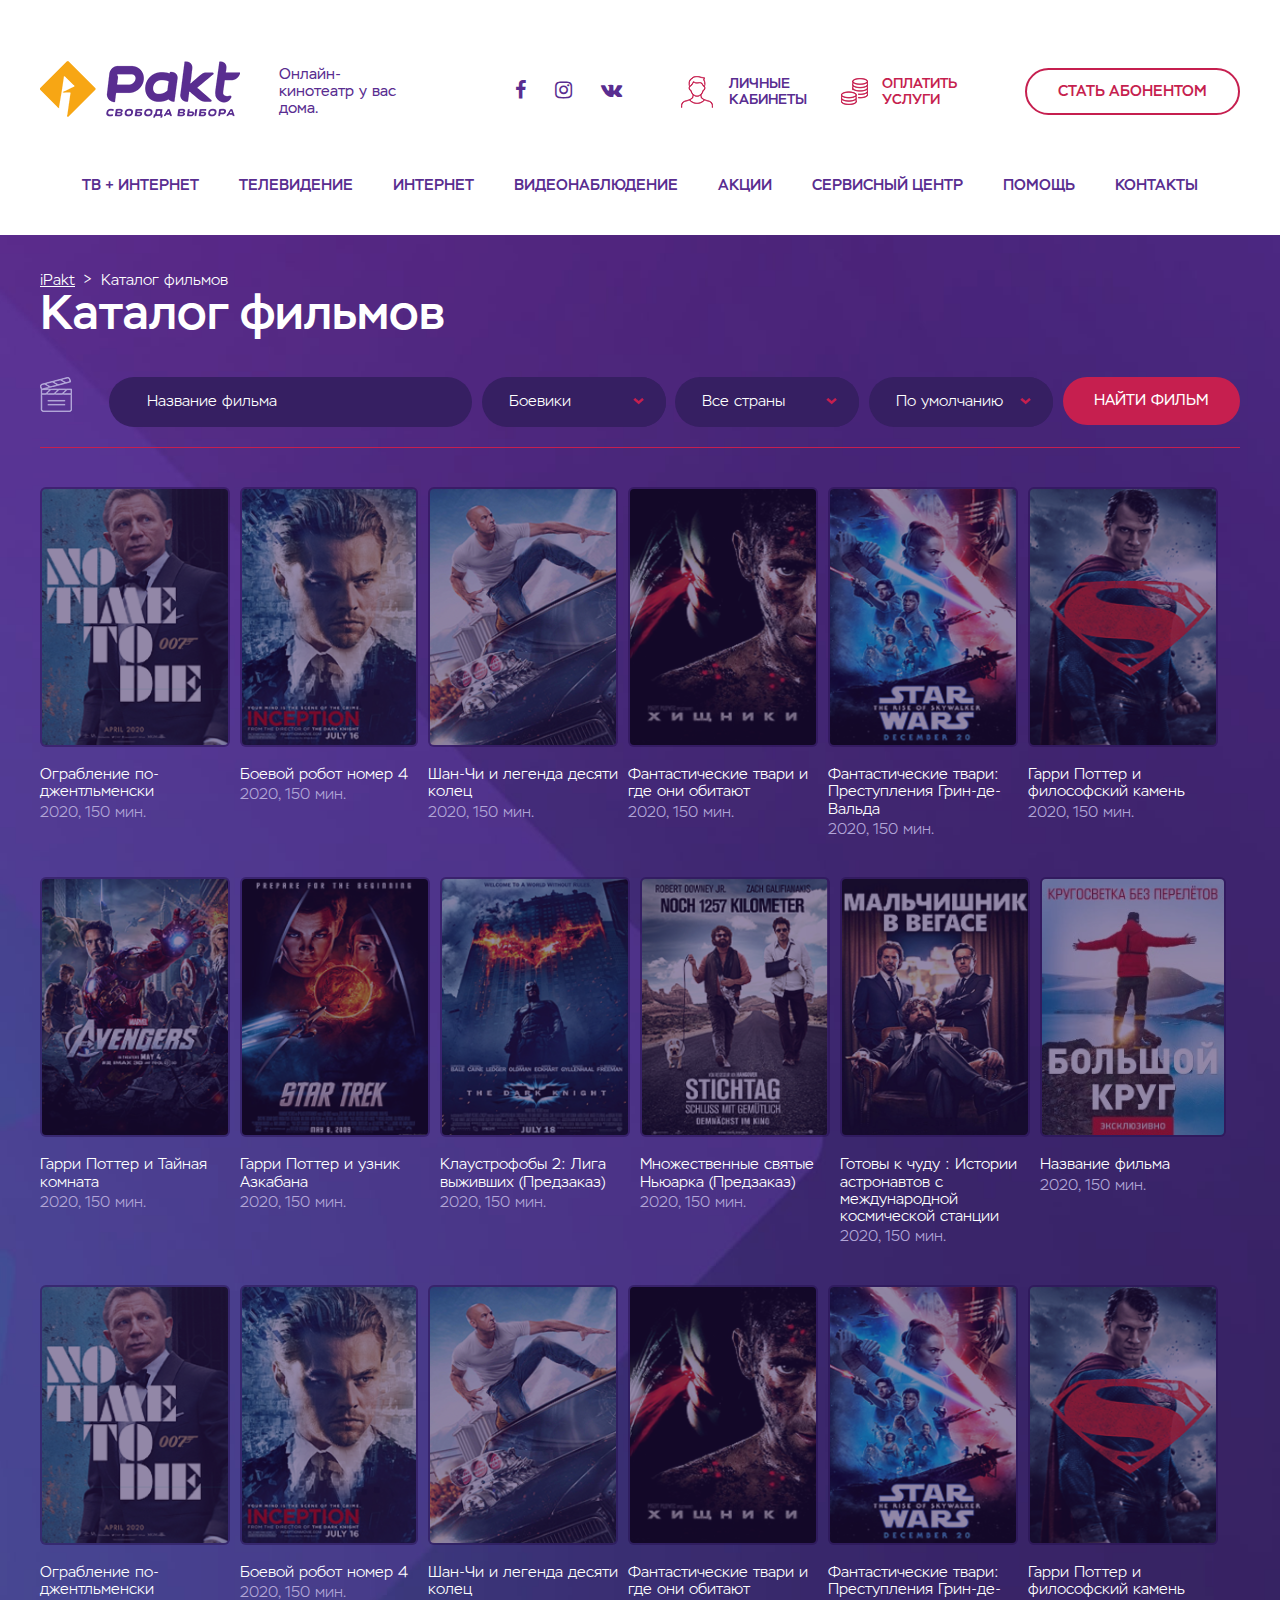
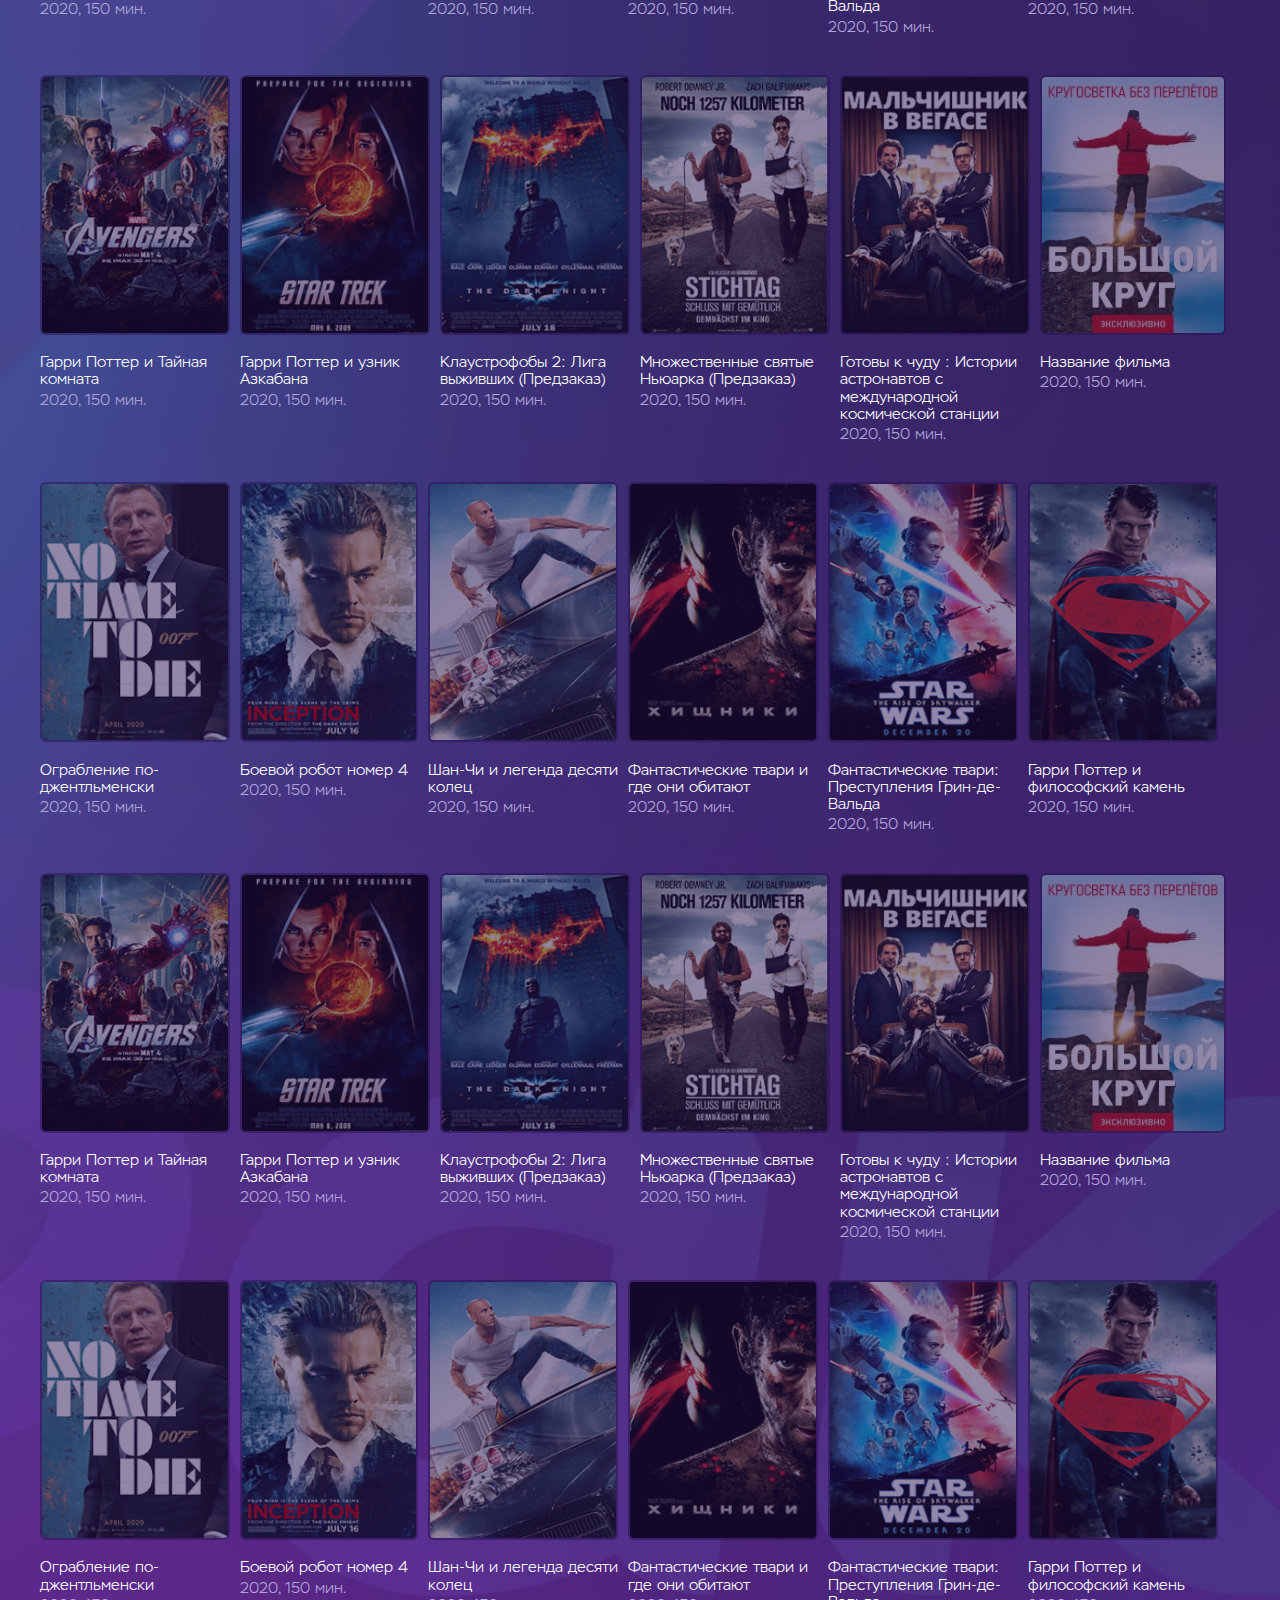
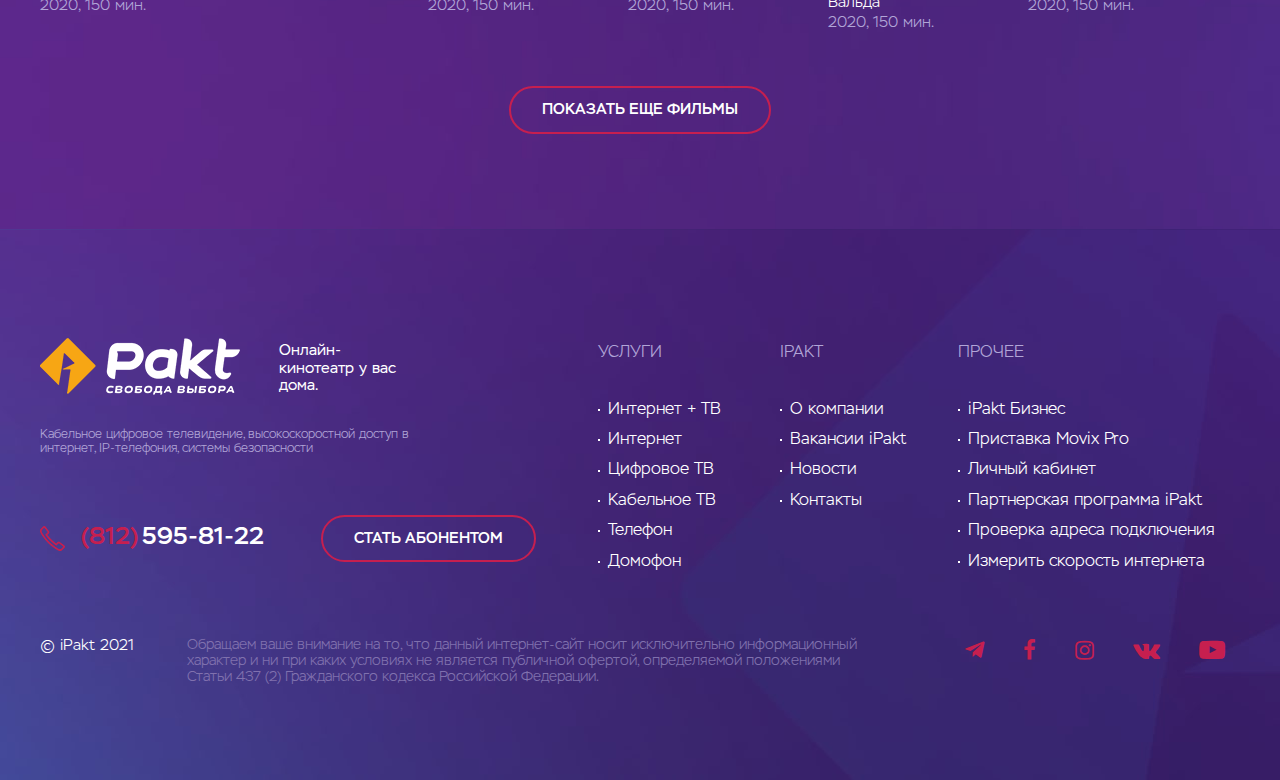
==== commit 798b361f: "Add files via upload" ====
--- a/films-cataloge.html
+++ b/films-cataloge.html
@@ -8,9 +8,10 @@
     <link rel="stylesheet" href="css/normalize.css">
     <link rel="stylesheet" href="css/font-awesome/cssfa2/all.min.css">
     <link rel="stylesheet" href="css/font-awesome/css/font-awesome.min.css">
+    <link rel="stylesheet" href="css/choices/choices.min.css">
     <link rel="stylesheet" href="css/main.min.css">
 </head>
-<body style="background-image: url('../img/body_background.jpg')">
+<body style="background-image: url('img/body_background.jpg')">
     <header class="header" id="header">
         <div class="container">
             <div class="header-content">
@@ -129,7 +130,7 @@
                     <form action="##" class="search__form">
                         <input type="text" class="search__input search__input_big" placeholder="Название фильма" name="filmName">
                         <div class="search__select-wrap">
-                            <select name="genre-list" class="search__input">
+                            <select name="genre-list" class="search__input selectToJS">
                                 <option selected>
                                     Боевики
                                 </option>
@@ -150,7 +151,7 @@
                         </div>
 
                         <div class="search__select-wrap">
-                            <select name="countries" class="search__input">
+                            <select name="countries" class="search__input selectToJS2">
                                 <option selected>
                                     Все страны
                                 </option>
@@ -171,7 +172,7 @@
                         </div>
 
                         <div class="search__select-wrap">
-                            <select name="features" class="search__input">
+                            <select name="features" class="search__input selectToJS3">
                                 <option selected>
                                     По умолчанию
                                 </option>
@@ -1191,7 +1192,7 @@
             </div>
         </div>
     </footer>
-
+    <script src="js/choices.min.js"></script>
     <script src="js/main.min.js"></script>
 </body>
 </html>--- a/css/choices/choices.min.css
+++ b/css/choices/choices.min.css
@@ -0,0 +1 @@
+.choices{position:relative;overflow:hidden;margin-bottom:24px;font-size:16px}.choices:focus{outline:0}.choices:last-child{margin-bottom:0}.choices.is-open{overflow:initial}.choices.is-disabled .choices__inner,.choices.is-disabled .choices__input{background-color:#eaeaea;cursor:not-allowed;-webkit-user-select:none;-ms-user-select:none;user-select:none}.choices.is-disabled .choices__item{cursor:not-allowed}.choices [hidden]{display:none!important}.choices[data-type*=select-one]{cursor:pointer}.choices[data-type*=select-one] .choices__inner{padding-bottom:7.5px}.choices[data-type*=select-one] .choices__input{display:block;width:100%;padding:10px;border-bottom:1px solid #ddd;background-color:#fff;margin:0}.choices[data-type*=select-one] .choices__button{background-image:url([data-uri]);padding:0;background-size:8px;position:absolute;top:50%;right:0;margin-top:-10px;margin-right:25px;height:20px;width:20px;border-radius:10em;opacity:.25}.choices[data-type*=select-one] .choices__button:focus,.choices[data-type*=select-one] .choices__button:hover{opacity:1}.choices[data-type*=select-one] .choices__button:focus{box-shadow:0 0 0 2px #00bcd4}.choices[data-type*=select-one] .choices__item[data-value=''] .choices__button{display:none}.choices[data-type*=select-one]:after{content:'';height:0;width:0;border-style:solid;border-color:#333 transparent transparent;border-width:5px;position:absolute;right:11.5px;top:50%;margin-top:-2.5px;pointer-events:none}.choices[data-type*=select-one].is-open:after{border-color:transparent transparent #333;margin-top:-7.5px}.choices[data-type*=select-one][dir=rtl]:after{left:11.5px;right:auto}.choices[data-type*=select-one][dir=rtl] .choices__button{right:auto;left:0;margin-left:25px;margin-right:0}.choices[data-type*=select-multiple] .choices__inner,.choices[data-type*=text] .choices__inner{cursor:text}.choices[data-type*=select-multiple] .choices__button,.choices[data-type*=text] .choices__button{position:relative;display:inline-block;margin:0 -4px 0 8px;padding-left:16px;border-left:1px solid #008fa1;background-image:url([data-uri]);background-size:8px;width:8px;line-height:1;opacity:.75;border-radius:0}.choices[data-type*=select-multiple] .choices__button:focus,.choices[data-type*=select-multiple] .choices__button:hover,.choices[data-type*=text] .choices__button:focus,.choices[data-type*=text] .choices__button:hover{opacity:1}.choices__inner{display:inline-block;vertical-align:top;width:100%;background-color:#f9f9f9;padding:7.5px 7.5px 3.75px;border:1px solid #ddd;border-radius:2.5px;font-size:14px;min-height:44px;overflow:hidden}.is-focused .choices__inner,.is-open .choices__inner{border-color:#b7b7b7}.is-open .choices__inner{border-radius:2.5px 2.5px 0 0}.is-flipped.is-open .choices__inner{border-radius:0 0 2.5px 2.5px}.choices__list{margin:0;padding-left:0;list-style:none}.choices__list--single{display:inline-block;padding:4px 16px 4px 4px;width:100%}[dir=rtl] .choices__list--single{padding-right:4px;padding-left:16px}.choices__list--single .choices__item{width:100%}.choices__list--multiple{display:inline}.choices__list--multiple .choices__item{display:inline-block;vertical-align:middle;border-radius:20px;padding:4px 10px;font-size:12px;font-weight:500;margin-right:3.75px;margin-bottom:3.75px;background-color:#00bcd4;border:1px solid #00a5bb;color:#fff;word-break:break-all;box-sizing:border-box}.choices__list--multiple .choices__item[data-deletable]{padding-right:5px}[dir=rtl] .choices__list--multiple .choices__item{margin-right:0;margin-left:3.75px}.choices__list--multiple .choices__item.is-highlighted{background-color:#00a5bb;border:1px solid #008fa1}.is-disabled .choices__list--multiple .choices__item{background-color:#aaa;border:1px solid #919191}.choices__list--dropdown{visibility:hidden;z-index:1;position:absolute;width:100%;background-color:#fff;border:1px solid #ddd;top:100%;margin-top:-1px;border-bottom-left-radius:2.5px;border-bottom-right-radius:2.5px;overflow:hidden;word-break:break-all;will-change:visibility}.choices__list--dropdown.is-active{visibility:visible}.is-open .choices__list--dropdown{border-color:#b7b7b7}.is-flipped .choices__list--dropdown{top:auto;bottom:100%;margin-top:0;margin-bottom:-1px;border-radius:.25rem .25rem 0 0}.choices__list--dropdown .choices__list{position:relative;max-height:300px;overflow:auto;-webkit-overflow-scrolling:touch;will-change:scroll-position}.choices__list--dropdown .choices__item{position:relative;padding:10px;font-size:14px}[dir=rtl] .choices__list--dropdown .choices__item{text-align:right}@media (min-width:640px){.choices__list--dropdown .choices__item--selectable{padding-right:100px}.choices__list--dropdown .choices__item--selectable:after{content:attr(data-select-text);font-size:12px;opacity:0;position:absolute;right:10px;top:50%;transform:translateY(-50%)}[dir=rtl] .choices__list--dropdown .choices__item--selectable{text-align:right;padding-left:100px;padding-right:10px}[dir=rtl] .choices__list--dropdown .choices__item--selectable:after{right:auto;left:10px}}.choices__list--dropdown .choices__item--selectable.is-highlighted{background-color:#f2f2f2}.choices__list--dropdown .choices__item--selectable.is-highlighted:after{opacity:.5}.choices__item{cursor:default}.choices__item--selectable{cursor:pointer}.choices__item--disabled{cursor:not-allowed;-webkit-user-select:none;-ms-user-select:none;user-select:none;opacity:.5}.choices__heading{font-weight:600;font-size:12px;padding:10px;border-bottom:1px solid #f7f7f7;color:gray}.choices__button{text-indent:-9999px;-webkit-appearance:none;-moz-appearance:none;appearance:none;border:0;background-color:transparent;background-repeat:no-repeat;background-position:center;cursor:pointer}.choices__button:focus,.choices__input:focus{outline:0}.choices__input{display:inline-block;vertical-align:baseline;background-color:#f9f9f9;font-size:14px;margin-bottom:5px;border:0;border-radius:0;max-width:100%;padding:4px 0 4px 2px}[dir=rtl] .choices__input{padding-right:2px;padding-left:0}.choices__placeholder{opacity:.5}--- a/css/main.min.css
+++ b/css/main.min.css
@@ -1,4 +1,4 @@
 @font-face{font-family:"Stem";src:url("../fonts/stem-light.eot");src:local("☺"),url("../fonts/stem-light.woff") format("woff"),url("../fonts/stem-light.ttf") format("truetype"),url("../fonts/stem-light.svg") format("svg");font-weight:300;font-style:normal}@font-face{font-family:"Stem";src:url("../fonts/StemSemiLight.eot");src:local("☺"),url("../fonts/StemSemiLight.woff") format("woff"),url("../fonts/StemSemiLight.ttf") format("truetype"),url("../fonts/StemSemiLight.svg") format("svg");font-weight:350;font-style:normal}@font-face{font-family:"Stem";src:url("../fonts/stem-regular.eot");src:local("☺"),url("../fonts/stem-regular.woff") format("woff"),url("../fonts/stem-regular.ttf") format("truetype"),url("../fonts/stem-regular.svg") format("svg");font-weight:normal;font-style:normal}@font-face{font-family:"Stem";src:url("../fonts/stem-medium.eot");src:local("☺"),url("../fonts/stem-medium.woff") format("woff"),url("../fonts/stem-medium.ttf") format("truetype"),url("../fonts/stem-medium.svg") format("svg");font-weight:500;font-style:normal}
 *{-webkit-box-sizing:border-box;box-sizing:border-box}html{overflow-x:hidden}body{font-family:Stem,sans-serif;font-weight:300;font-size:15px;position:relative;background:url("../img/body_background.jpg") no-repeat center center/cover;overflow-x:hidden}input,select{margin:0;padding:0;outline:none;border:none;color:#fff;font-size:inherit;font-weight:inherit}input::-webkit-input-placeholder{font-weight:300;color:#fff}input::-moz-placeholder{font-weight:300;color:#fff}input{padding:17px 38px}select{padding-left:23px}ul{margin:0;padding:0}.button{border-radius:25px;background:#c61f4f;-webkit-transition:color,background .3s ease;-o-transition:color,background .3s ease;transition:color,background .3s ease}.button:hover{background:#fff;color:#c61f4f;-webkit-transition:color,background .3s ease;-o-transition:color,background .3s ease;transition:color,background .3s ease}h1,h2,h3,h4,h5,h6{font-family:Stem,sans-serif;margin:0;padding:0}span{font-family:Stem,sans-serif;font-weight:300;font-size:15px}button{padding:13px 31px;margin:0;border:none;font-family:inherit;color:inherit;background-color:transparent;text-transform:uppercase;cursor:pointer;white-space:nowrap;text-align:center}button:hover{text-decoration:none}.button{padding:13px 31px;margin:0;border:none;font-family:inherit;color:inherit;text-transform:uppercase;cursor:pointer;white-space:nowrap;background:#c61f4f;text-align:center}.button:hover{text-decoration:none}.container{max-width:1230px;padding:0 15px;margin:0 auto}a{text-decoration:none}ul li{list-style-type:none}.ghost-button{font-family:"Stem";border:2px solid #c61f4f;border-radius:30px;color:#c61f4f;font-weight:500;-webkit-transition:all .5s ease;-o-transition:all .5s ease;transition:all .5s ease;background:none}.ghost-button:hover{background:#c61f4f;color:#fff;border-color:#c61f4f}.scroll-lock{overflow-y:hidden}.gradient-button{background-color:#c61f4f;border:1px solid transparent;background-image:-webkit-gradient(linear, right top, left top, from(rgba(198, 31, 79, 0.97)), to(rgba(89, 45, 144, 0.97)));background-image:-o-linear-gradient(right, rgba(198, 31, 79, 0.97) 0%, rgba(89, 45, 144, 0.97) 100%);background-image:linear-gradient(to left, rgba(198, 31, 79, 0.97) 0%, rgba(89, 45, 144, 0.97) 100%);border-radius:25px;padding:19px 34px;-webkit-transition:all .5s ease;-o-transition:all .5s ease;transition:all .5s ease}.gradient-button:hover{border:1px solid #000;-webkit-transition:all .5s ease;-o-transition:all .5s ease;transition:all .5s ease}
-﻿.body{position:relative}.header{padding:61px 0 40px;background:#fff;color:#592d90}.header-content{display:-webkit-box;display:-ms-flexbox;display:flex;-webkit-box-align:center;-ms-flex-align:center;align-items:center}.header-content__company,.footer-content__company{display:-webkit-box;display:-ms-flexbox;display:flex;-webkit-box-align:center;-ms-flex-align:center;align-items:center}.header-content__social-item{display:-webkit-box;display:-ms-flexbox;display:flex}.header-content__navigation-links{display:-webkit-box;display:-ms-flexbox;display:flex;-webkit-box-align:center;-ms-flex-align:center;align-items:center}.search__pre-search{position:relative}.header-content__navigation-item a::before{content:"";margin-right:16px;display:block}.header-content__navigation-item:nth-child(1) a::before{background-image:url("../img/sprite.png");background-position:-149px -196px;width:32px;height:32px}.header-content__navigation-item:nth-child(1) a span{color:#592d90}.header-content__navigation-item:nth-child(2) a::before{background-image:url("../img/sprite.png");background-position:-190px -199px;width:36px;height:27px;margin-right:5px}.header-content__navigation-item:nth-child(2) a span{color:#c61f4f}.header-content__social-links a i{color:#592d90}.footer-info-row__social-links a i{color:#c61f4f}.header-content__logo,.footer-content__logo-img{margin-right:39px}.header-content__slogan,.footer-content__slogan{max-width:136px;font-weight:400}.header-content__social-links{margin:0 59px 0 100px;display:-webkit-box;display:-ms-flexbox;display:flex;-webkit-box-align:center;-ms-flex-align:center;align-items:center}.header-content__social-links a{-webkit-transition:color .5s ease;-o-transition:color .5s ease;transition:color .5s ease}.header-content__social-links a:not(:last-child){margin-right:29px}.header-content__social-links a:hover{color:#c61f4f;-webkit-transition:color .5s ease;-o-transition:color .5s ease;transition:color .5s ease}.header-content__navigation-item:nth-child(2) a{color:#c61f4f}.header-content__navigation-item:nth-child(2) a:hover{color:#592d90;-webkit-transition:color .5s ease;-o-transition:color .5s ease;transition:color .5s ease}.header-icon{font-size:20px}.header-content__navigation-item a span{text-transform:uppercase;max-width:80px;font-size:14px;font-weight:500}.header-content__navigation-item{display:-webkit-box;display:-ms-flexbox;display:flex;-webkit-box-align:center;-ms-flex-align:center;align-items:center}.header-content__navigation-item a{-webkit-transition:color .3s ease;-o-transition:color .3s ease;transition:color .3s ease;display:-webkit-box;display:-ms-flexbox;display:flex;-webkit-box-align:center;-ms-flex-align:center;align-items:center}.header-content__navigation-item:not(:last-child){margin-right:32px}.header-content__navigation-item:hover a{color:#c61f4f;-webkit-transition:color .3s ease;-o-transition:color .3s ease;transition:color .3s ease}.header-content__button{margin-left:auto}.header-menu{margin-top:55px}.header-menu a{-webkit-transition:color .3s ease;-o-transition:color .3s ease;transition:color .3s ease;color:#592d90}.header-menu__list{display:-webkit-box;display:-ms-flexbox;display:flex;-webkit-box-align:center;-ms-flex-align:center;align-items:center;-webkit-box-pack:center;-ms-flex-pack:center;justify-content:center;padding:0;margin:0 auto}.header-menu li{font-weight:500;text-transform:uppercase}.header-menu li:not(:last-child){margin-right:40px}.header-menu li:hover a{color:#c61f4f;-webkit-transition:color .3s ease;-o-transition:color .3s ease;transition:color .3s ease}.cataloge{padding:37px 0 95px;color:#fff}.cataloge a{color:#fff}.search{padding-bottom:20px;border-bottom:1px solid #c61f4f}.search__pre-search span{display:-webkit-box;display:-ms-flexbox;display:flex}.search__pre-search span a{display:block;position:relative;margin-right:26px}.search__pre-search span a::after{content:">";position:absolute;right:-17px;top:50%;-webkit-transform:translate(0, -50%);-ms-transform:translate(0, -50%);transform:translate(0, -50%)}.search__pre-search span a{text-decoration:underline}.search__title{font-size:48px;font-weight:500}.search__form-wrap{display:-webkit-box;display:-ms-flexbox;display:flex;-webkit-box-align:center;-ms-flex-align:center;align-items:center;margin-top:33px}.search__select-wrap:not(:first-child) .search__input{width:100%}.search__input{height:50px;border-radius:25px;background-color:#361f62}.search__input_big{width:363px}.search__form{display:-webkit-box;display:-ms-flexbox;display:flex;-webkit-box-pack:justify;-ms-flex-pack:justify;justify-content:space-between;width:100%}.search__form::before{content:"";margin-right:27px;display:block;background-image:url("../img/sprite.png");background-position:-228px 0px;width:32px;height:35px}.search__select-wrap{position:relative;width:184px}.select-arrow-down{z-index:5;width:33px;height:50px;background:#361f62 url("../img/arrow-down.png") no-repeat center left;border-radius:0 25px 25px 0;position:absolute;right:0;top:0}.films{margin:39px 0 55px;display:-webkit-box;display:-ms-flexbox;display:flex;-ms-flex-wrap:wrap;flex-wrap:wrap;row-gap:39px}.films__item{position:relative;max-width:190px}.films__item:not(:nth-child(6n)){margin-right:10px}.films__img{height:260px;border-radius:6px;border:2px solid #f7a81400}.films__link:hover .films__img{border:2px solid #f7a614;-webkit-transition:border .3s ease;-o-transition:border .3s ease;transition:border .3s ease}.films__link:hover .blur-img{opacity:0;-webkit-transition:opacity .5s ease;-o-transition:opacity .5s ease;transition:opacity .5s ease}.films__link:hover .films__seo{color:#b1a5d7}.films-block-wrap .blur-img{height:280px}.films__desc{margin-top:15px}.films__desc span{font-weight:300}.films__desc .films__seo{color:#b1a5d7;display:block;margin-top:3px}.showMore-btn{margin:0 auto;display:block}.footer{background:url("../img/footer_bg.jpg") center center/cover;padding:109px 0 95px;color:#fff}.footer a{color:#fff}.footer-content__company{display:-webkit-box;display:-ms-flexbox;display:flex;-webkit-box-align:center;-ms-flex-align:center;align-items:center}.footer-content__slogan{display:block}.footer-contant__text{max-width:369px;font-size:12px;margin-top:30px;color:#b1a5d7}.footer-content__contacts{max-width:550px;font-weight:300}.footer-contant__phone{font-size:24px;font-weight:500;display:-webkit-box;display:-ms-flexbox;display:flex;-webkit-box-align:center;-ms-flex-align:center;align-items:center}.footer-contant__phone span{font-size:24px;font-weight:500;color:#c61f4f;margin-right:4px}.footer-contant__phone::before{content:"";width:25px;height:25px;display:block;background:url("../img/phone_icon.png");margin-right:16px}.footer-contant__btn{margin-left:57px}.footer-contant__flex-wrap{display:-webkit-box;display:-ms-flexbox;display:flex;-webkit-box-align:center;-ms-flex-align:center;align-items:center;-webkit-box-pack:justify;-ms-flex-pack:justify;justify-content:space-between;margin-top:58px}.footer-content{display:-webkit-box;display:-ms-flexbox;display:flex;-webkit-box-align:start;-ms-flex-align:start;align-items:flex-start;-webkit-box-pack:justify;-ms-flex-pack:justify;justify-content:space-between}.footer-menues{margin-right:25px;display:-webkit-box;display:-ms-flexbox;display:flex}.footer-menues__list-title{color:#b1a5d7;font-size:16px;font-weight:300;line-height:30px;text-transform:uppercase}.footer-menues__list{margin-top:33px}.footer-menues__item:nth-child(1){margin-right:59px}.footer-menues__item:nth-child(2){margin-right:52px}.footer-menues__list-item{font-weight:300;font-size:16px;-webkit-transition:color .5s ease;-o-transition:color .5s ease;transition:color .5s ease;display:-webkit-box;display:-ms-flexbox;display:flex;-webkit-box-align:center;-ms-flex-align:center;align-items:center}.footer-menues__list-item:not(:last-child){margin-bottom:12px}.footer-menues__list-item a:hover{color:#c61f4f;-webkit-transition:color .3s ease;-o-transition:color .3s ease;transition:color .3s ease}.footer-menues__list-item::before{display:block;content:"";width:2px;height:2px;background:#fff;margin-right:8px}.footer-info-row{display:-webkit-box;display:-ms-flexbox;display:flex;-webkit-box-align:start;-ms-flex-align:start;align-items:flex-start;margin-top:66px}.footer-info-row__copyright{font-weight:300;margin-right:53px}.footer-info-row__text{max-width:682px;color:#8071ae;font-size:14px;font-weight:300}.footer-info-row__social-links{margin-left:auto;margin-right:15px;display:-webkit-box;display:-ms-flexbox;display:flex;-webkit-box-align:center;-ms-flex-align:center;align-items:center}.icon-footer{font-size:22px;color:#c61f4f;-webkit-transition:color .5s ease;-o-transition:color .5s ease;transition:color .5s ease}.icon-footer:hover{color:#fff;-webkit-transition:color .5s ease;-o-transition:color .5s ease;transition:color .5s ease}.fa-youtube-play-footer{font-size:26px}.fa-vk-footer{font-size:25px}.footer-info-row__social-link:not(:last-child){margin-right:39px}.footer-info-row__text{margin:0}.footer-info-row__social-link{-webkit-transition:-webkit-transform .3s ease;transition:-webkit-transform .3s ease;-o-transition:transform .3s ease;transition:transform .3s ease;transition:transform .3s ease, -webkit-transform .3s ease}.footer-info-row__social-link:hover{-webkit-transition:-webkit-transform .3s ease;transition:-webkit-transform .3s ease;-o-transition:transform .3s ease;transition:transform .3s ease;transition:transform .3s ease, -webkit-transform .3s ease;-webkit-transform:scale(1.1);-ms-transform:scale(1.1);transform:scale(1.1)}.burger{-webkit-transition:all .5s ease;-o-transition:all .5s ease;transition:all .5s ease;position:relative;margin-left:auto;margin-right:20px;display:none}.burger span{display:block;width:20px;height:3px;background:#000;border-radius:10px}.burger::before,.burger::after{content:"";display:block;width:20px;height:3px;background:#000;border-radius:10px;position:absolute;-webkit-transition:all .5s ease;-o-transition:all .5s ease;transition:all .5s ease}.burger::before{bottom:0;margin-bottom:6px}.burger::after{top:0;margin-top:6px}.burger.active::before{-webkit-transform:rotate(45deg);-ms-transform:rotate(45deg);transform:rotate(45deg);top:0;margin:0}.burger.active::after{-webkit-transform:rotate(-45deg);-ms-transform:rotate(-45deg);transform:rotate(-45deg);top:0;margin:0}.burger.active span{opacity:0}.showMore-btn,.footer-contant__btn{color:#fff}.subscriptions{color:#fff;padding:37px 0 0}.subscriptions a{color:#fff}.subscriptions .container{border-bottom:1px solid #c61f4f;padding-bottom:50px}.subs-title{margin-top:8px}.tritangle{width:100px;height:100px;position:absolute;top:-2px;left:-2px;border-radius:6px 0 0 0;-webkit-clip-path:polygon(0% 0%, 100% 0%, 0% 100%);clip-path:polygon(0% 0%, 100% 0%, 0% 100%);background-color:#592d90}.tritangle::after{content:"";display:block;background-image:url("../img/sprite.png");background-position:-180px -157px;width:35.2px;height:32px;position:absolute;top:11px;left:13px;z-index:10}.slick-slide:nth-child(5n+1) .slider-item:hover{border:2px solid #592d90}.slick-slide:nth-child(5n+2) .tritangle{background-color:#f7a614}.slick-slide:nth-child(5n+2) .slider-item:hover{border:2px solid #f7a614}.slick-slide:nth-child(5n+3) .tritangle{background-color:#2f3f87}.slick-slide:nth-child(5n+3) .slider-item:hover{border:2px solid #2f3f87}.slick-slide:nth-child(5n+4) .tritangle{background-color:#c61f4f}.slick-slide:nth-child(5n+4) .slider-item:hover{border:2px solid #c61f4f}.slick-slide:nth-child(5n+5) .tritangle{background-color:#2f3f87}.slick-slide:nth-child(5n+5) .slider-item:hover{border:2px solid #2f3f87}.slick-slide:nth-child(5n+7) .tritangle{background-color:#f7a614}.slick-slide:nth-child(5n+7) .slider-item:hover{border:2px solid #f7a614}.header-menu{z-index:50000}.slick-slide:nth-child(5n+8) .tritangle{background-color:#c61f4f}.slick-slide:nth-child(5n+8) .slider-item:hover{border:2px solid #c61f4f}.slider{position:relative;margin:0 -5px}.slick-track{display:-webkit-box;display:-ms-flexbox;display:flex}.slick-list{overflow:hidden}.statistick-slider__item{padding:36px 64px 25px;border-radius:6px;position:relative;background:url("../img/subs/background-slides.png") no-repeat center center/cover;max-width:280px;width:calc(100% - 10px);margin:0 5px}.slider-text{width:105px;margin:0 auto 21px;text-align:center}.slider-text span:nth-child(1){color:#c61f4f;font-size:16px;font-weight:300;display:block}.slider-text span:nth-child(2){color:#fff;font-size:30px;font-weight:500;margin:7px 0 14px;display:block}.slider-text span:nth-child(3){color:#8071ae;font-weight:350;display:block}.slider-button{width:152px}.slick-arrow{position:absolute;font-size:0;display:block;width:60px;height:60px;border-radius:50%;z-index:5;background:#c61f4f;-webkit-transition:background .5s ease;-o-transition:background .5s ease;transition:background .5s ease}.slick-arrow:hover{background:#654092}.slick-prev{top:50%;-webkit-transform:translate(-40%, -50%);-ms-transform:translate(-40%, -50%);transform:translate(-40%, -50%)}.slick-prev::before{content:"";display:block;background-image:url("../img/sprite.png");background-position:-228px -160px;width:10px;height:16px;position:absolute;top:50%;left:50%;-webkit-transform:translate(-50%, -50%);-ms-transform:translate(-50%, -50%);transform:translate(-50%, -50%)}.slider-item{border:2px solid rgba(0,0,0,0);-webkit-transition:border .3s ease;-o-transition:border .3s ease;transition:border .3s ease}.slider-item button{color:#fff}.slider-item:hover{-webkit-transition:border .3s ease;-o-transition:border .3s ease;transition:border .3s ease;border:2px solid #f7a614}.slider-item:hover a{text-decoration:none}.slick-next{top:50%;right:8px;-webkit-transform:translate(40%, -50%);-ms-transform:translate(40%, -50%);transform:translate(40%, -50%)}.slick-next::before{content:"";display:block;background-image:url("../img/sprite.png");background-position:-228px -160px;width:10px;height:16px;position:absolute;top:50%;left:50%;-webkit-transform:translate(-50%, -50%) rotate(180deg);-ms-transform:translate(-50%, -50%) rotate(180deg);transform:translate(-50%, -50%) rotate(180deg)}.statistick__flex{display:-webkit-box;display:-ms-flexbox;display:flex}.statistick__item{font-weight:350;color:#fff;font-size:18px;display:-webkit-box;display:-ms-flexbox;display:flex}.statistick__item span{display:block;color:#f7a614;font-size:60px;font-weight:500}.statistick-wrap{display:-webkit-box;display:-ms-flexbox;display:flex;-webkit-box-orient:vertical;-webkit-box-direction:normal;-ms-flex-direction:column;flex-direction:column}.statistick__item:nth-child(1)::before{content:"";display:block;background-image:url("../img/sprite.png");background-position:-228px -35px;width:31.5px;height:32px;margin-top:22px;margin-right:15px}.statistick__item:nth-child(1):not(:last-child){margin:0 49px 0 16px}.statistick__item:nth-child(2)::before{content:"";display:block;background-image:url("../img/sprite.png");background-position:-228px 0px;width:32px;height:35px;margin-top:22px;margin-right:15px}.statistick__flex{margin-bottom:24px}.statistick p{color:#b1a5d7;font-weight:300}.statistick{margin-bottom:57px;margin-top:26px}.chanels{padding:55px 0 0;color:#fff}.chanels .container{padding-bottom:55px;border-bottom:1px solid #c61f4f}.block-title-row{margin-bottom:40px;display:-webkit-box;display:-ms-flexbox;display:flex;-webkit-box-align:center;-ms-flex-align:center;align-items:center}.block-title-row .button{color:#fff}.block-title-row h2{font-size:20px;font-weight:400;text-transform:uppercase;display:-webkit-box;display:-ms-flexbox;display:flex;-webkit-box-align:center;-ms-flex-align:center;align-items:center}.block-title-row .block-title-row__menu{display:-webkit-box;display:-ms-flexbox;display:flex;-webkit-box-align:center;-ms-flex-align:center;align-items:center;margin-right:auto}.block-title-row .block-title-row__menu li:not(:last-child){margin-right:16px}.block-title-row .block-title-row__menu li a{font-weight:300;text-decoration:underline;color:#fff;-webkit-transition:color .5s ease;-o-transition:color .5s ease;transition:color .5s ease}.block-title-row .block-title-row__menu li a:hover{-webkit-transition:color .5s ease;-o-transition:color .5s ease;transition:color .5s ease;color:#c61f4f}.chanels-title{margin-right:82px}.chanels-title::before{content:"";display:block;background-image:url("../img/sprite.png");background-position:-228px 0px;width:32px;height:32px;margin-right:22px}.subscribes-section a:hover .blur-img{opacity:0}.chanels-wrap{display:-webkit-box;display:-ms-flexbox;display:flex;-webkit-box-align:center;-ms-flex-align:center;align-items:center;-ms-flex-wrap:wrap;flex-wrap:wrap;row-gap:47px}.chanels-wrap img{height:100px;border:2px solid rgba(0,0,0,0);-webkit-transition:border .3s ease;-o-transition:border .3s ease;transition:border .3s ease;border-radius:6px;margin-bottom:15px;width:100%}.chanels-wrap span{color:#b1a5d7;font-size:14px;font-weight:300}.chanels-wrap a{position:relative;display:-webkit-box;display:-ms-flexbox;display:flex;-webkit-box-orient:vertical;-webkit-box-direction:normal;-ms-flex-direction:column;flex-direction:column;-webkit-box-align:center;-ms-flex-align:center;align-items:center}.chanels-wrap a:hover .blur-img{opacity:0}.chanels-wrap a .blur-img{width:98.5%;right:0;height:98px;top:2px;border-radius:6px}.chanels-wrap a .blur-img:hover{opacity:0}.chanels-wrap a:not(:last-child){margin-right:10px}.chanels-wrap a:hover img{border:2px solid #f7a614;-webkit-transition:border .3s ease;-o-transition:border .3s ease;transition:border .3s ease}.chanels-wrap a:hover span{color:#fff}.blur-img{-webkit-transition:opacity .5s ease;-o-transition:opacity .5s ease;transition:opacity .5s ease;position:absolute;height:260px;width:100%;top:0;left:0;border-radius:6px;background:rgba(37,15,80,.5)}.films__img{width:100%}.subscribes-title{margin-right:204px}.subscribes-title::before{content:"";display:block;background-image:url("../img/sprite.png");background-position:-228px -127px;width:26px;height:32px;margin-right:26px}.subscribes-section{color:#fff;padding:50px 0 0}.subscribes-section .container{border-bottom:1px solid #c61f4f;padding-bottom:53px}.subscribes-block__item{position:relative}.subscribes-block__item .blur-img{height:197px;width:99%;left:1px;top:2px}.subscribes-block__item .blur-img:hover{opacity:0}.subscribes-block{display:-webkit-box;display:-ms-flexbox;display:flex;-webkit-box-align:center;-ms-flex-align:center;align-items:center;-ms-flex-wrap:wrap;flex-wrap:wrap;row-gap:45px}.subscribes-block img{height:200px;border:2px solid rgba(0,0,0,0);-webkit-transition:border .3s ease;-o-transition:border .3s ease;transition:border .3s ease;border-radius:6px;margin-bottom:15px}.subscribes-block span{color:#b1a5d7;font-size:18px;font-weight:500}.subscribes-block a{display:-webkit-box;display:-ms-flexbox;display:flex;-webkit-box-orient:vertical;-webkit-box-direction:normal;-ms-flex-direction:column;flex-direction:column;-webkit-box-align:center;-ms-flex-align:center;align-items:center}.subscribes-block a:not(:last-child){margin-right:4px}.subscribes-block a:hover img{border:2px solid #f7a614;-webkit-transition:border .3s ease;-o-transition:border .3s ease;transition:border .3s ease}.subscribes-block a:hover span{color:#fff}.films-section{color:#fff;padding:52px 0 111px}.offers{padding-top:0 !important;padding-bottom:40px !important}.offers__info{margin-top:-50px !important}.present-btn{margin-top:40px !important}.watch{padding:70px 0 !important}.watch .watch-slider2 .slick-arrow{top:70%}.watch .watch-slider1 .slick-arrow{top:63%}.watch .watch-slider3 a{border:2px solid rgba(255,255,255,0)}.watch .watch-slider2 .watch-slider__item,.watch .watch-slider3 .watch-slider__item{border-radius:8px}.watch .watch-slider2 a:hover,.watch .watch-slider3 a:hover{-webkit-transition:all .5s ease;-o-transition:all .5s ease;transition:all .5s ease;border:2px solid #f7a614;border-radius:8px}.watch .block-title-row{margin:20px 0 !important;margin-top:40px !important}.watch .block-title-row .button{min-width:185px}.howToWatch,.preferences,.tarif,.connectIpakt,.qna{padding:70px 0 !important}.films-section-title{margin-right:228px}.films-section-title::before{content:"";display:block;background-image:url("../img/sprite.png");background-position:-228px 0px;width:32px;height:35px;margin-right:22px}.films-block-wrap{display:-webkit-box;display:-ms-flexbox;display:flex;-webkit-box-align:center;-ms-flex-align:center;align-items:center;-ms-flex-wrap:wrap;flex-wrap:wrap;row-gap:39px}.films-block-wrap .films__desc{margin-top:15px}.films-block-wrap span{color:#fff}.films-block-wrap img{height:280px;border:2px solid rgba(0,0,0,0);-webkit-transition:border .3s ease;-o-transition:border .3s ease;transition:border .3s ease;border-radius:6px}.films-block-wrap span{font-weight:500}.films-block-wrap .films__seo{color:#b1a5d7}.films-block-wrap a:hover img{border:2px solid #f7a614;-webkit-transition:border .3s ease;-o-transition:border .3s ease;transition:border .3s ease}.films-block-wrap a:hover span{color:#fff}.films-block-wrap .films-item:not(:last-child){margin-right:10px !important}.header-content__navigation-item span{-webkit-transition:color .5s ease;-o-transition:color .5s ease;transition:color .5s ease}.header-content__navigation-item:nth-child(1):hover a span{-webkit-transition:color .5s ease;-o-transition:color .5s ease;transition:color .5s ease;color:#c61f4f}.header-content__navigation-item:nth-child(2):hover a span{-webkit-transition:color .5s ease;-o-transition:color .5s ease;transition:color .5s ease;color:#592d90}.slick-disabled{display:none !important}.filmpage-section{position:relative;overflow:hidden;background:url("../img/film-page-bg.jpg") no-repeat center center/cover;color:#fff;padding-top:37px}.filmpage-section a{color:#fff}.filmpage-section .search__pre-search span{color:#fff}.filmpage-section .search__pre-search h1{z-index:120}.filmpage-section .bctext{color:#fff}.film-page-bg{opacity:.99}.header{z-index:50}.poster-to-patch{position:absolute;top:-362px;left:-950px;-webkit-mask:url("../img/films-filter.png") no-repeat;mask:url("../img/films-filter.png") no-repeat;-webkit-mask-position:0 230px;mask-position:0 230px;opacity:.5;padding-bottom:129.4117647059%;margin-right:1000px}.film-page-bg{max-width:2500px;width:100vw;position:relative}.gradient{position:absolute;top:-132px;left:-950px;-webkit-mask:url("../img/films-filter.png") no-repeat;mask:url("../img/films-filter.png") no-repeat;width:2000px;height:2700px;z-index:2;background-image:-o-linear-gradient(130deg, #42549c 0%, rgba(66, 84, 156, 0) 100%);background-image:linear-gradient(-40deg, #42549c 0%, rgba(66, 84, 156, 0) 100%)}.film-page-content__img-wrap{position:relative;max-width:560px;height:100%}.film-page-content__img{width:100%;height:100%;border-radius:6px}.tritangle-silm-page{background:#c61f4f;top:0;left:0}.film-page-content{margin-top:33px;height:100%;display:-webkit-box;display:-ms-flexbox;display:flex;-webkit-box-pack:justify;-ms-flex-pack:justify;justify-content:space-between;-webkit-box-align:center;-ms-flex-align:center;align-items:center;position:relative;padding-bottom:40px}.film-page-content a{color:#c61f4f;text-decoration:underline;-webkit-transition:color .3s ease;-o-transition:color .3s ease;transition:color .3s ease}.film-page-content a:hover{color:#fff;-webkit-transition:color .3s ease;-o-transition:color .3s ease;transition:color .3s ease}.film-page-content__info{padding:36px 40px 45px 39px;background-color:#361f62;max-width:640px;margin-right:-35px}.film-page-content__rating-row{display:-webkit-box;display:-ms-flexbox;display:flex;-webkit-box-align:center;-ms-flex-align:center;align-items:center;padding-bottom:36px;border-bottom:1px solid #6b51aa}.film-page-content__rating-row span:nth-child(1){color:#c61f4f;font-size:36px;font-weight:500;margin-right:79px}.film-page-content__rating-row span:nth-child(2){display:-webkit-box;display:-ms-flexbox;display:flex;-webkit-box-align:center;-ms-flex-align:center;align-items:center;color:#f7a614;font-size:24px;font-weight:500;margin-right:38px}.film-page-content__rating-row span:nth-child(2)::before{content:"";display:block;background-image:url("../img/sprite.png");background-position:-228px -67px;width:30px;height:30px;margin-right:11px}.film-page-content__rating-row span:nth-child(3){display:-webkit-box;display:-ms-flexbox;display:flex;-webkit-box-align:center;-ms-flex-align:center;align-items:center;color:#f7a614;font-size:24px;font-weight:500}.film-page-content__rating-row span:nth-child(3)::before{content:"";display:block;background-image:url("../img/sprite.png");background-position:-228px -97px;width:30px;height:30px;margin-right:11px}.red-span{color:#c61f4f}.film-page-content__main-info{padding:40px 0 40px;border-bottom:1px solid #6b51aa}.film-page-content__main-info p{font-weight:300;line-height:24px;max-width:553px;margin-top:36px}.film-page-content__list{display:-webkit-box;display:-ms-flexbox;display:flex;-webkit-box-align:center;-ms-flex-align:center;align-items:center}.film-page-content__list li .red-span{font-size:18px;font-weight:300}.film-page-content__list li a{font-size:16px;font-weight:300}.film-page-content__list li span{font-weight:500}.film-page-content__list li:not(:last-child){margin-right:31px}.rent{padding:25px 0;border-bottom:1px solid #6b51aa;display:-webkit-box;display:-ms-flexbox;display:flex;-webkit-box-align:center;-ms-flex-align:center;align-items:center;-webkit-box-pack:justify;-ms-flex-pack:justify;justify-content:space-between}.rent:nth-child(2){border-bottom:1px solid #6b51aa}.rent__text-offer{max-width:337px}.rent__text-offer h2{font-size:24px;font-weight:500;line-height:24px}.rent__text-offer span{font-size:24px;font-weight:500}.rent__text-offer p{margin-top:24px;font-weight:350;font-size:14px;color:#b1a5d7}.rent-button{margin-top:auto;margin-bottom:35px}.buy-button{margin-top:auto;color:#fff;margin-bottom:12px}.rent__text-offer_big{max-width:398px}.film-page-content__links{display:-webkit-box;display:-ms-flexbox;display:flex;padding-top:41px;-webkit-box-pack:justify;-ms-flex-pack:justify;justify-content:space-between;-webkit-box-align:center;-ms-flex-align:center;align-items:center}.film-page-content__links a{display:block;width:128px;height:42px;-webkit-transition:all .5s ease;-o-transition:all .5s ease;transition:all .5s ease}.film-page-content__links a:nth-child(1){background:url("../img/link-img-1.png")}.film-page-content__links a:nth-child(2){background:url("../img/link-img2.png")}.film-page-content__links a:nth-child(3){background:url("../img/link-img3.png");width:138px}.film-page-content__links a:nth-child(4){background:url("../img/link-img4.png")}.film-page-content__links a:hover{-webkit-transition:all .5s ease;-o-transition:all .5s ease;transition:all .5s ease;-webkit-transform:scale(1.05);-ms-transform:scale(1.05);transform:scale(1.05)}.actors__flex-wrap::after{-webkit-transition:all .5s ease;-o-transition:all .5s ease;transition:all .5s ease}.actors__flex-wrap.active::after{-webkit-transition:all .5s ease;-o-transition:all .5s ease;transition:all .5s ease;-webkit-transform:rotate(180deg);-ms-transform:rotate(180deg);transform:rotate(180deg)}.info-actor{display:none;margin-top:10px;margin-left:70px}.info-actor span{line-height:24px;display:block}.info-actor span:last-child{margin-bottom:7px;margin-top:7px}.info-actor a{line-height:24px;color:#c61f4f}.info-actor a:not(:last-child)::after{content:","}.info-actor a:last-child::after{content:"."}.actors{padding-top:42px;position:relative;border-top:1px solid #6b51aa}.actors h4{font-size:16px;font-weight:500}.actors-wrap{margin-top:31px;display:-webkit-box;display:-ms-flexbox;display:flex;-ms-flex-wrap:wrap;flex-wrap:wrap;row-gap:5px;margin-left:95px}.actors__item:nth-child(3n+3){margin-right:0}.actors__item:not(:last-child){margin-right:57px}.actors__item{width:311px;cursor:pointer}.actors__flex-wrap{display:-webkit-box;display:-ms-flexbox;display:flex;-webkit-box-align:center;-ms-flex-align:center;align-items:center;position:relative}.actors__flex-wrap::after{content:"";display:block;width:11px;height:6px;position:absolute;background:url("../img/arrow-down.png");right:0;top:50%;-webkit-transform:translate(0, -50%);-ms-transform:translate(0, -50%);transform:translate(0, -50%)}.actors__flex-wrap img{width:44px;height:44px;border-radius:50%;border:5px solid #425ea7;margin-left:0;margin-right:24px}.actors__flex-wrap span{font-size:15px;font-weight:300}.compositors{position:relative;margin-top:59px;padding-bottom:41px;border-bottom:1px solid #6b51aa}.compositors-content.actors-wrap.active{display:-webkit-box !important;display:-ms-flexbox !important;display:flex !important}.hide-button{-webkit-transition:all .3s ease;-o-transition:all .3s ease;transition:all .3s ease}.hide-button::before{content:"Скрыть весь состав";display:inline-block;color:#c61f4f;font-size:14px;font-weight:350;margin:0 auto;position:absolute;top:0;left:50%;padding:0;-webkit-transform:translate(-50%, 0);-ms-transform:translate(-50%, 0);transform:translate(-50%, 0);text-decoration:underline}.show-compositors{-webkit-transition:all .3s ease;-o-transition:all .3s ease;transition:all .3s ease;color:#c61f4f;font-size:14px;font-weight:350;margin:0 auto;position:absolute;top:0;left:50%;padding:0;-webkit-transform:translate(-50%, 0);-ms-transform:translate(-50%, 0);transform:translate(-50%, 0);text-decoration:underline}.show-compositors.hide-button{font-size:0;-webkit-transition:all .3s ease;-o-transition:all .3s ease;transition:all .3s ease}.compositors-content{display:none !important}.morefilms{padding:40px 0 39px;position:relative;border-bottom:1px solid #6b51aa}.morefilms .ghost-button{padding:19px 44px;text-transform:uppercase}.morefilms__title-row{display:-webkit-box;display:-ms-flexbox;display:flex;-webkit-box-align:center;-ms-flex-align:center;align-items:center;-webkit-box-pack:justify;-ms-flex-pack:justify;justify-content:space-between}.morefilms-title{font-size:20px;font-weight:500;display:-webkit-box;display:-ms-flexbox;display:flex;-webkit-box-align:center;-ms-flex-align:center;align-items:center}.morefilms-title::before{display:block;content:"";background-image:url("../img/sprite.png");background-position:-228px 0px;width:32px;height:35px;margin-right:22px}.morefilms-slider{display:-webkit-box;display:-ms-flexbox;display:flex;-webkit-box-align:center;-ms-flex-align:center;align-items:center;margin-top:60px;margin-left:-240px}.morefilms-slider .slick-list{overflow:visible}.morefilms-slider .slick-slide{width:195px !important}.morefilms-slider .slick-disabled{display:block !important}.morefilms-slider .slick-slider{position:relative}.morefilms-slider .slick-arrow{top:55% !important}.morefilms-slider .slick-prev{left:0px}.morefilms-slider .slick-next{right:0px}.morefilms-slider__item{max-width:190px;position:relative}.morefilms-slider__item .blur-img{width:99%;height:78.3%}.morefilms-slider__item:not(:last-child){margin-right:8px}.morefilms:last-child{padding-bottom:none;border-bottom:none}.morefilms:last-child .slick-arrow{top:45% !important}.morefilms:last-child .morefilms-slider{height:487px;-webkit-box-align:start;-ms-flex-align:start;align-items:flex-start}.bg-none{background:none}.filmpage-section{position:relative}.main-slider__offer p{margin-bottom:0 !important}.main-slider__flexbox button{margin-top:43px !important}.morefilms{z-index:10}.watch-slider3 .blur-img{height:100% !important}.pakt-bgi{position:absolute;bottom:320px;left:50%;-webkit-transform:translate(-50%, 0);-ms-transform:translate(-50%, 0);transform:translate(-50%, 0)}.offers{padding:61px 0 110px;background:url("../img/pakt-bottom.png") no-repeat center bottom}.main-slider{width:100vw;margin-bottom:112px;position:relative}.main-slider .slick-slide{width:1200px;height:540px;margin:0 20px}.main-slider__item{position:relative;width:1200px;height:540px}.main-slider__item1{background:url("../img/main/main-slider-bg1.jpg") no-repeat left bottom/contain}.main-slider__item2{background:url("../img/main/main-slider-bg2.jpg") no-repeat left bottom/contain}.main-slider__item3{background:url("../img/main/main-slider-bg1.jpg") no-repeat left bottom/contain}.main-slider__item4{background:url("../img/main/main-slider-bg1.jpg") no-repeat left bottom/contain}.main-slider__item5{background:url("../img/main/main-slider-bg5.jpg") no-repeat left bottom/contain}.main-slider__offer{color:#fff;position:absolute;right:63px;top:135px}.main-slider__offer h4{font-size:30px;font-weight:500;margin-bottom:38px;max-width:322px}.main-slider__offer p{font-size:18px;font-weight:350;margin-bottom:43px;max-width:232px;color:#a18fb8}.main-slider__offer .main-slider__flexbox{display:-webkit-box;display:-ms-flexbox;display:flex;-webkit-box-align:end;-ms-flex-align:end;align-items:flex-end}.main-slider__offer .main-slider__flexbox .main-slider__price{margin-right:24px;font-size:20px;font-weight:350}.main-slider__offer .main-slider__flexbox .main-slider__price span{font-size:60px;font-weight:500;margin-right:-8px}.main-slider .slick-prev{left:210px}.main-slider .slick-next{right:210px}.offers__info{display:-webkit-box;display:-ms-flexbox;display:flex;-webkit-box-align:center;-ms-flex-align:center;align-items:center;-webkit-box-pack:justify;-ms-flex-pack:justify;justify-content:space-between;max-width:1196px;margin:0 auto;margin-top:109px}.offers__info-item{display:-webkit-box;display:-ms-flexbox;display:flex;-webkit-box-align:start;-ms-flex-align:start;align-items:flex-start}.offers__info-item h5{color:#592d90;font-weight:500;font-size:20px;text-transform:uppercase}.offers__info-item p{color:#592d90;font-weight:350;margin-top:15px;max-width:260px}.offers__info-item:nth-child(1) h5{max-width:110px}.offers__info-item:nth-child(1)::before{content:"";display:block;background-image:url("../img/sprite.png");background-position:0px -157px;width:65px;height:60px;margin-right:30px}.offers__info-item:nth-child(2) h5{max-width:150px}.offers__info-item:nth-child(2)::before{content:"";display:block;background-image:url("../img/sprite.png");background-position:-159px -69px;width:65px;height:64px;margin-right:30px}.offers__info-item:nth-child(3) h5{max-width:250px}.offers__info-item:nth-child(3)::before{content:"";display:block;background-image:url("../img/sprite.png");background-position:-65px -157px;width:80px;height:48px;margin-right:30px}.present-btn{margin:68px auto 0;color:#fff;display:block;border-radius:40px}.watch{overflow-x:hidden;background:url("../img/main-bg1.png") no-repeat center top/cover;padding:110px 0}.watch .films-watch-slider{position:relative}.watch .block-title-row{color:#fff}.watch .block-title-row{margin:55px 0 40px}.watch .slick-slide{margin:0 20px}.watch .watch-slider{height:auto;margin:0 auto !important;overflow:hidden;margin-left:-350px !important}.chanels-title:nth-child(1){margin-right:228px}.chanels-title:nth-child(1)::before{background-image:url("../img/sprite.png");background-position:-228px 0px;width:32px;height:35px}.films-watch-slider .watch-title{color:#fff;font-size:48px;font-weight:500;text-align:center}.watch-slider{width:1880px}.watch-slider .watch-slider__item{display:block}.watch-slider .slick-prev{left:0;top:380px}.watch-slider .slick-next{right:0;top:380px}.watch-slider1 .watch-slider__item{max-width:920px}.watch-slider1 .watch-slider__item img{width:100%;height:100%;opacity:.7;-webkit-transition:all .3s ease;-o-transition:all .3s ease;transition:all .3s ease}.watch-slider1 .watch-slider__item img:hover{opacity:1}.chanels-watch-slider .chanels-title{margin-right:82px !important}.chanels-watch-slider .chanels-title::before{background-image:url("../img/sprite.png");background-position:-228px -35px;width:32px;height:32px}.chanels-watch-slider{position:relative}.watch-slider2 .slick-slide{width:140px;margin:0 8px}.watch-slider2 .slick-arrow{top:135px}.watch-slider2 a{display:block;position:relative;width:140px;height:100px}.watch-slider2 a img{width:100%;height:100%;border-radius:6px}.watch-slider2 a .blur-img{width:140px}.watch-slider2 a:hover .blur-img{opacity:0;-webkit-transition:all .5s ease;-o-transition:all .5s ease;transition:all .5s ease}.watch-slider2 a .blur-img{height:99.5%;top:0;right:0}.watch-slider3{position:relative}.watch-slider3 .slick-slide{width:340px;margin:0 8px}.watch-slider3 .slick-arrow{top:135px}.watch-slider3 a{display:block;width:340px;height:230px;position:relative}.watch-slider3 a .blur-img{height:99.9%}.watch-slider3 a:hover .blur-img{opacity:0;-webkit-transition:all .5s ease;-o-transition:all .5s ease;transition:all .5s ease}.watch-slider3 img{width:100%;height:100%;border-radius:6px}.watch-slider3 .slick-arrow{top:115px}.watch-slider3 .slick-prev{left:340px}.watch-slider3 .slick-next{right:340px}.gradient-button{color:#fff;display:block;margin:70px auto 0}.howToWatch{background:url("../img/pakt-bottom.png") no-repeat bottom left;padding:112px 0 110px}.howToWatch-title{color:#592d90;font-family:Stem;font-size:48px;font-weight:500;text-align:center;margin-bottom:26px}.howToWatch-text{color:#592d90;font-size:18px;font-weight:350;text-align:center}.howToWatch-text span{font-weight:500}.howToWatch-wrap{margin-top:70px;display:-webkit-box;display:-ms-flexbox;display:flex;-webkit-box-align:center;-ms-flex-align:center;align-items:center;-webkit-box-pack:center;-ms-flex-pack:center;justify-content:center}.howToWatch-item{display:block}.howToWatch-item .img-block-to-bg{margin-top:0}.howToWatch-item:not(:last-child){margin-right:15px}.howToWatch-item:nth-child(2) .HTCimage{position:absolute;bottom:0;left:30px}.howToWatch-item:nth-child(2) .howToWatch-text-text{margin-top:30px}.howToWatch-item:nth-child(3) img{position:absolute;bottom:0;left:-50px}.howToWatch-item:nth-child(3) .howToWatch-text-text{margin-top:45px}.subscribes-block img{border-radius:10px}.img-block-to-bg{position:relative;width:390px;height:320px;background:url("../img/main/bg-howToWatch.jpg") no-repeat center bottom/cover}.img-block-to-bg .tritangle{top:0;left:0;background:#f7a614 !important}.img-block-to-bg .tritangle::after{left:35px;top:25px;-webkit-transform:scale(1.6);-ms-transform:scale(1.6);transform:scale(1.6)}.howToWatch-text-wrap{max-width:260px;margin:29px auto 0;text-align:center}.howToWatch-text-wrap h5{color:#592d90;font-size:20px;font-weight:500}.howToWatch-text-wrap p{margin:21px auto 0;text-align:center;color:#592d90;font-weight:300;max-width:216px}.howToWatch-links{display:-webkit-box;display:-ms-flexbox;display:flex;-webkit-box-align:center;-ms-flex-align:center;align-items:center;-webkit-box-pack:center;-ms-flex-pack:center;justify-content:center;margin-top:30px}.howToWatch-links a{display:block}.howToWatch-link-item{display:block;width:165px;height:48px;-webkit-transition:all .5s ease;-o-transition:all .5s ease;transition:all .5s ease}.howToWatch-link-item:nth-child(1){margin-right:13px}.howToWatch-link-item:hover{-webkit-transform:scale(1.03);-ms-transform:scale(1.03);transform:scale(1.03);-webkit-transition:all .5s ease;-o-transition:all .5s ease;transition:all .5s ease}.preferences{position:relative;background:url("../img/main/preferences-bg.png") no-repeat center top/cover;padding:111px 145px}.preferences h2{color:#fff;font-size:48px;font-weight:500;text-align:center;margin-bottom:26px}.afterTitleText{font-size:18px;font-weight:300;color:#b5a4c9;text-align:center}.afterTitleText span{color:#fff;font-weight:500}.preferences-item{max-width:258px;color:#fff}.preferences-item h5{margin-top:22px;font-size:20px;font-weight:500;text-align:center}.preferences-item p{font-weight:300;margin-top:30px;text-align:center}.preferences-item:not(:last-child){margin-right:140px}.preferences-item:nth-child(1)::before{content:"";display:block;background-image:url("../img/sprite.png");background-position:0px -70px;width:65px;height:87px;margin:0 auto}.preferences-item:nth-child(2)::before{content:"";display:block;background-image:url("../img/sprite.png");background-position:0px 0px;width:84px;height:70px;margin:0 auto}.preferences-item:nth-child(3)::before{content:"";display:block;background-image:url("../img/sprite.png");background-position:-159px 0px;width:69px;height:69px;margin:0 auto}.preferences-item:nth-child(4)::before{content:"";display:block;background-image:url("../img/sprite.png");background-position:-84px 0px;width:75px;height:70px;margin:0 auto}.preferences-item:nth-child(5)::before{content:"";display:block;background-image:url("../img/sprite.png");background-position:-84px -70px;width:71px;height:73px;margin:0 auto}.preferences-item:nth-child(6)::before{content:"";display:block;background-image:url("../img/sprite.png");background-position:-228px 0px;width:32px;height:35px;margin:0 auto}.preferences-wrap{display:-webkit-box;display:-ms-flexbox;display:flex;-ms-flex-wrap:wrap;flex-wrap:wrap;-webkit-box-align:center;-ms-flex-align:center;align-items:center;-webkit-box-pack:center;-ms-flex-pack:center;justify-content:center;row-gap:39px}.girl-paint{position:absolute;right:231px;bottom:-139px;z-index:10}.tarif{padding:110px 0;color:#fff}.tarif-text:not(:last-child){margin-bottom:-12px}.tarif-text-wrap{margin:0 auto;max-width:739px;text-align:center;color:#592d90;font-size:16px;font-weight:300}.big-tritangle{width:157px;height:157px}.tarif-slider{margin-top:70px;position:relative}.tarif-slider .slick-next{right:-7px}.tarif-slider__item{position:relative;color:#fff;display:block;max-width:390px;background:url("../img/tarif-bg.png") no-repeat center center/cover;padding:60px 25px 35px;border-radius:10px;-webkit-transition:all .5s ease;-o-transition:all .5s ease;transition:all .5s ease;border:2px solid rgba(0,0,0,0)}.tarif-slider__item .tritangle{top:-1px;left:-3px;background:#f7a614 !important;width:157px;height:157px}.tarif-slider__item .tritangle::after{left:35px;top:25px;-webkit-transform:scale(1.6);-ms-transform:scale(1.6);transform:scale(1.6)}.tarif-slider__item:hover{border:2px solid #f7a614;-webkit-transition:all .5s ease;-o-transition:all .5s ease;transition:all .5s ease}.tarif-slider-title-wrap{margin-left:100px;margin-bottom:27px}.tarif-slider-title-wrap h5{font-size:30px;font-weight:400}.tarif-slider-title-wrap p{font-weight:300;margin-top:16px;max-width:201.5px}.tarif-slider-speed-wrap{padding:19px 0 23px;margin-left:10px;border-top:1px solid #573e90}.tarif-slider-speed-text-wrap{display:-webkit-box;display:-ms-flexbox;display:flex;-webkit-box-align:center;-ms-flex-align:center;align-items:center;font-size:24px;font-weight:300;color:#b4aace}.tarif-slider-speed-text-wrap .tarif-slider-speed-bold-text{margin-right:4px}.tarif-slider-speed-text-wrap span{font-weight:500;font-size:24px;color:#fff}.tarif-slider__item:nth-child(1) .tarif-slider-speed-text-wrap::before{content:"";display:block;background-image:url("../img/sprite.png");background-position:-159px -133px;width:44px;height:22px;margin-right:16px}.tarif-slider-list{padding:25px 0;border-bottom:1px solid #573e90}.tarif-slider-list ul{margin-left:95px}.tarif-slider-list ul li{font-weight:300;color:#cec9e0;display:-webkit-box;display:-ms-flexbox;display:flex;-webkit-box-align:start;-ms-flex-align:start;align-items:flex-start}.tarif-slider-list ul li::before{margin-top:7px;content:"";display:block;margin-right:10px;height:3px;width:4px;border-radius:50%;background:#cec9e0}.tarif-slider-list ul li:not(:last-child){margin-bottom:14px}.tarif-info-item{padding:15px 0;display:-webkit-box;display:-ms-flexbox;display:flex;-webkit-box-align:center;-ms-flex-align:center;align-items:center;border-bottom:1px solid #573e90}.tarif-info-item span{font-size:18px;font-weight:500}.tarif-info-item1::before{content:"";display:block;margin-right:21px;margin-left:16px;background-image:url("../img/sprite.png");background-position:-228px -35px;width:32px;height:32px}.tarif-info-item2::before{content:"";display:block;margin-right:21px;margin-left:16px;background-image:url("../img/sprite.png");background-position:0px -217px;width:38px;height:23px}.tarif-info-item3::before{content:"";display:block;margin-right:21px;margin-left:16px;background-image:url("../img/sprite.png");background-position:-145px -157px;width:35px;height:35px}.tarif-price-row{margin-top:32px;display:-webkit-box;display:-ms-flexbox;display:flex;-webkit-box-align:center;-ms-flex-align:center;align-items:center;-webkit-box-pack:justify;-ms-flex-pack:justify;justify-content:space-between}.tarif-price-row button{color:#fff}.tarif-price-row span{font-size:20px;font-weight:300}.tarif-price-row .tarif-price-row__boldtext{font-size:36px;font-weight:500;margin-right:4px}.preferences-item:nth-child(3n+3){margin-right:0 !important}.tarif-slider{display:-webkit-box;display:-ms-flexbox;display:flex;-webkit-box-align:center;-ms-flex-align:center;align-items:center}.tarif-slider__item{margin:0 7px}.tarif-buttonn{margin-top:67px}.connectIpakt{position:relative;color:#fff;padding:112px 0;background:url("../img/howToConnect-bg.png") no-repeat center center/cover}.connectIpakt .watch-title{font-size:48px;font-weight:500;text-align:center}.connectlistforbefore1::before{-webkit-transform:scale(0.7);-ms-transform:scale(0.7);transform:scale(0.7);margin-top:-10px}.connectlistforbefore::before{content:"";display:block;background-image:url("../img/sprite.png");background-position:-84px 0px;width:75px;height:70px}.connectlistforbefore::before ul li:first-child{max-width:178px}.connectIpakt-leftSide{width:600px;border-radius:6px;padding:49px 0 50px 74px;background:url("../img/connectIpakt-leftside-bg.png") no-repeat center center/cover;color:#a395b9}.connectIpakt-flex-wrap{margin-top:70px;display:-webkit-box;display:-ms-flexbox;display:flex;-webkit-box-align:center;-ms-flex-align:center;align-items:center;-webkit-box-pack:justify;-ms-flex-pack:justify;justify-content:space-between}.connectIpakt-rightSide1{padding:49px 143px 50px 76px;border-radius:6px;background:url("../img/connectIpakt-rightside-bg.png") no-repeat center center/cover}.connectIpakt-rightSide2{padding:49px 71px 50px 76px;border-radius:6px;background:url("../img/connectIpakt-rightside-bg.png") no-repeat center center/cover}.connectTitle{color:#fff;font-size:24px;font-weight:400;margin-bottom:50px}.connectlistforbefore{display:-webkit-box;display:-ms-flexbox;display:flex;-webkit-box-align:start;-ms-flex-align:start;align-items:flex-start}.connectlistforbefore::before{margin-right:26px}.connectlistforbefore li{font-weight:300}.connectlistforbefore li:not(:last-child){margin-bottom:30px}.connectlistforbefore li:nth-child(2){margin-bottom:5px}.connectLeftLinks{margin:48px 0 84px;display:-webkit-box;display:-ms-flexbox;display:flex;-webkit-box-align:center;-ms-flex-align:center;align-items:center}.connectLeftLinks__item{width:188px;height:55px}.connectLeftLinks__item img{-webkit-transition:all .5s ease;-o-transition:all .5s ease;transition:all .5s ease;width:100%;height:100%}.connectLeftLinks__item img:hover{-webkit-transform:scale(1.03);-ms-transform:scale(1.03);transform:scale(1.03);-webkit-transition:all .5s ease;-o-transition:all .5s ease;transition:all .5s ease}.connectLeftLinks__item:not(:last-child){margin-right:14px}.connectList2 li{max-width:290px !important}.connectlistforbefore2::before{background-image:url("../img/sprite.png") !important;background-position:0px -217px !important;width:38px !important;height:23px !important;margin-top:5px}.connectLeftButton{margin-top:78px;color:#fff;margin-left:0;border-radius:50px}.connectlistforbefore3::before{-webkit-transform:scale(0.7) !important;-ms-transform:scale(0.7) !important;transform:scale(0.7) !important;margin-top:-12px;background-image:url("../img/sprite.png") !important;background-position:-160px 0px !important;width:69px !important;height:68px !important}.connectIpakt-rightSide{display:-webkit-box;display:-ms-flexbox;display:flex;-webkit-box-orient:vertical;-webkit-box-direction:normal;-ms-flex-direction:column;flex-direction:column;-webkit-box-pack:justify;-ms-flex-pack:justify;justify-content:space-between}.connectIpakt-rightSide .connectTitle{margin-bottom:40px}.connectIpakt-rightSide1{padding-right:20px;max-width:560px}.connectIpakt-rightSide1 li{max-width:280px}.connectIpakt-rightSide2{padding-right:45px;margin-top:15px;margin-bottom:0;max-width:560px}.rightLinksWrap{display:-webkit-box;display:-ms-flexbox;display:flex;-webkit-box-align:center;-ms-flex-align:center;align-items:center;margin:22px 0 33px}.rightLinksWrap a{font-size:15px;font-weight:300;color:#fff;-webkit-transition:all .5s ease;-o-transition:all .5s ease;transition:all .5s ease}.rightLinksWrap a:hover{color:#c61f4f;-webkit-transition:all .5s ease;-o-transition:all .5s ease;transition:all .5s ease}.rightLinksWrap a:not(:last-child){margin-right:78px}.right-gradient-button{color:#fff;margin-left:0;border-radius:1000px;margin-top:0}.connectlistforbefore4 li{max-width:300px}.connectlistforbefore4::before{background-image:url("../img/sprite.png") !important;background-position:-145px -157px !important;width:35px !important;height:35px !important}.boy_img{position:absolute;bottom:-83px;left:179px}.qna{background:url("../img/pakt-bottom.png") no-repeat center bottom;padding:113px 0 110px}.qna-spoiler{margin-top:73px}.qna-spoiler__item{border-bottom:1px solid #592d90}.qna-spoiler__item:first-child{border-top:1px solid #592d90}.qna-spoiler__item p{color:#592d90;font-weight:300;margin-left:40px;display:none;margin-top:-5px;max-width:686px}.qna-spoiler__title-row{height:66px;cursor:pointer;display:-webkit-box;display:-ms-flexbox;display:flex;-webkit-box-pack:justify;-ms-flex-pack:justify;justify-content:space-between;-webkit-box-align:center;-ms-flex-align:center;align-items:center;position:relative}.qna-spoiler__title-row h5{-webkit-transition:all .5s ease;-o-transition:all .5s ease;transition:all .5s ease;font-size:20px;font-weight:500;color:#592d90;margin-left:37px}.qna-spoiler__title-row::before{content:"";display:block;position:absolute;width:10px;height:5px;-webkit-transform:rotate(45deg);-ms-transform:rotate(45deg);transform:rotate(45deg);background:#592d90;right:39px;top:40%;-webkit-transition:all .5s ease;-o-transition:all .5s ease;transition:all .5s ease}.qna-spoiler__title-row::after{content:"";display:block;position:absolute;width:10px;height:5px;-webkit-transform:rotate(-45deg);-ms-transform:rotate(-45deg);transform:rotate(-45deg);background:#592d90;right:34px;top:40%;-webkit-transition:all .5s ease;-o-transition:all .5s ease;transition:all .5s ease}.qna-spoiler__title-row.active h5{color:#c61f4f}.qna-spoiler__title-row.active::before{-webkit-transform:rotate(-45deg);-ms-transform:rotate(-45deg);transform:rotate(-45deg);background:#c61f4f}.qna-spoiler__title-row.active::after{-webkit-transform:rotate(45deg);-ms-transform:rotate(45deg);transform:rotate(45deg);background:#c61f4f}.watch .block-title-row{margin:50px 0px 20px !important}
-@media(max-width: 2508px){.boy_img{left:50px}}@media(max-width: 2477px){.poster-to-patch,.gradient{left:-700px}}@media(max-width: 2260px){.boy_img{left:0px}}@media(max-width: 2200px){.girl-paint{right:80px;bottom:-110px}}@media(max-width: 2160px){.boy_img{width:450px;left:0px}}@media(max-width: 1968px){.boy_img{width:400px;left:0px}}@media(max-width: 1953px){.poster-to-patch,.gradient{left:-650px}}@media(max-width: 1868px){.boy_img{left:-50px}}@media(max-width: 1745px){.boy_img{width:350px;bottom:-140px}}@media(max-width: 1860px){.girl-paint{width:400px}}@media(max-width: 2090px){.girl-paint{right:0}}@media(max-width: 1700px){.poster-to-patch,.gradient{left:-500px}.girl-paint{width:350px}}@media(max-width: 1644px){.boy_img{left:-40px}}@media(max-width: 1653px){.boy_img{bottom:-300px}}@media(max-width: 1466px){.poster-to-patch,.gradient{left:-440px}}@media(max-width: 1400px){.poster-to-patch,.gradient{left:-400px}}@media(max-width: 1600px){.statistick-wrap{font-size:17px}.statistick-wrap span{font-size:35px}.statistick__item::before{margin-top:13px !important}.subs-title{font-size:38px}.block-title-row__menu a{font-size:14px}}@media(max-width: 1376px){.preferences-item:not(:last-child){margin-right:70px}}@media(max-width: 1320px){.main-slider .slick-prev{left:30px}.main-slider .slick-next{right:30px}.film-page-content .film-page-content__info{margin-right:0;margin-left:20px;height:834px}}@media(max-width: 1270px){.statistick-slider{max-width:915px;margin:0 auto}.tarif-slider{max-width:800px;margin-right:auto;margin-left:auto}}@media(max-width: 1112px){.watch-slider__item .blur-img{height:100.5% !important}.subscriptons-watch-slider .blur-img{height:100% !important}}@media(max-width: 1188px){.main-slider .slick-slide{width:100vw !important;height:auto !important}.main-slider .main-slider__item{height:44.9vw}}@media(max-width: 986px){.watch-slider3 .slick-next{left:120vw !important}}@media(max-width: 820px){.tarif-slider__item{max-width:90vw;width:90vw}.connectIpakt-flex-wrap{-webkit-box-align:start;-ms-flex-align:start;align-items:flex-start}.connectIpakt-leftSide,.connectIpakt-rightSide1,.connectIpakt-rightSide2,.connectIpakt-rightSide{max-width:100%;width:90vw !important;margin-top:20px}}@media(max-width: 910px){.watch-slider3 .slick-next{left:123vw !important}}@media(max-width: 800px){.watch-slider3 .slick-next{left:130vw !important}}@media(max-width: 1774px){.girl-paint{right:0 !important}}@media(max-width: 418px){.film-page-content__rating-row{-ms-flex-wrap:wrap;flex-wrap:wrap;row-gap:4px}}@media(max-width: 380px){.offers .offers__info .offers__info-item:not(:last-child) p{margin-top:40px !important}.offers .main-slider{margin-bottom:80px}.offers .offers__info-item{-webkit-box-orient:vertical;-webkit-box-direction:normal;-ms-flex-direction:column;flex-direction:column;position:relative}.offers .offers__info-item::before{position:absolute;top:-4px}.offers .offers__info-item h5{margin-left:80px;margin-bottom:30px;margin-top:13px;max-width:100% !important;width:80% !important;font-size:16px !important}.offers .offers__info-item h5 br{display:none}.offers .offers__info-item p{width:98%;margin-bottom:18px}.offers .offers__info{width:100%;max-width:100%;margin-left:10px !important}.offers .offers__info .offers__info-text-wrap{width:100%;max-width:100%}}@media(max-width: 353px){.offers .offers__info-item h5{font-size:14px !important}}@media(max-width: 1510px){.girl-paint{display:none}.boy_img{display:none}}@media(max-width: 1230px){.main-slider__item,.main-slider{width:100vw !important}.watch-slider3 .slick-next{left:117vw}.watch-slider3 .slick-prev{left:400px}.watch-slider2 .slick-arrow{top:80% !important}.watch-slider2 .slick-next,.watch-slider1 .slick-next{right:70px}.watch-slider2 .slick-prev,.watch-slider1 .slick-prev{left:70px}.connectIpakt-flex-wrap{-webkit-box-orient:vertical;-webkit-box-direction:normal;-ms-flex-direction:column;flex-direction:column}.connectIpakt-leftSide,.connectIpakt-rightSide1,.connectIpakt-rightSide2,.connectIpakt-rightSide{max-width:100%;width:60vw;margin-top:20px}.preferences-item:nth-child(2n+2){margin-right:70px !important}.preferences-item:nth-child(3n+3){margin-right:0px !important}.preferences-item:last-child{margin-right:0 !important}.films-watch-slider .slick-arrow{top:70%}.howToWatch-wrap{-webkit-box-orient:vertical;-webkit-box-direction:normal;-ms-flex-direction:column;flex-direction:column}.howToWatch-wrap .howToWatch-item:not(:last-child){margin-right:0;margin-bottom:30px}.chanels-watch-slider .slick-arrow{top:80%}.film-page-content .film-page-content__img-wrap{height:734px}.film-page-content .film-page-content__info{padding:30px;height:auto}.film-page-content .film-page-content__info .film-page-content__rating-row{padding-bottom:15px}.film-page-content .film-page-content__info .film-page-content__main-info{padding:25px 0 20px}.film-page-content .film-page-content__info .rent{padding:15px 0}.search__input_big{width:auto;min-width:200px}.header-content__social-links{display:none}.header-content__navigation-links{margin-left:auto;margin-right:50px}.header-content__button{margin-left:0}.block-title-row{-webkit-box-orient:vertical;-webkit-box-direction:normal;-ms-flex-direction:column;flex-direction:column;-webkit-box-align:start;-ms-flex-align:start;align-items:flex-start}.block-title-row h2{margin:0;margin-bottom:15px}.block-title-row ul{margin:0;margin-bottom:15px}}.preferences-item:last-child::before{-webkit-transform:scale(1.8);-ms-transform:scale(1.8);transform:scale(1.8)}.preferences-item:last-child .preferences-item__title{margin-top:60px}@media(max-width: 943px){.preferences-item:nth-child(2n+2){margin-right:0px !important}.preferences-item:nth-child(3n+3){margin-right:70px !important}.preferences-item:last-child{margin-right:0px !important}}@media(max-width: 1160px){.film-page-content .film-page-content__img-wrap{height:654px}.film-page-content .film-page-content__info{padding:20px;height:auto}.film-page-content .film-page-content__info .film-page-content__rating-row{padding-bottom:10px}.film-page-content .film-page-content__info .film-page-content__main-info{padding:20px 0 15px}.film-page-content .film-page-content__info .rent{padding:10px 0}.film-page-content .film-page-content__info .film-page-content__links{padding-top:15px}}@media(max-width: 1150px){.header-menu__list li a{font-size:12px}.header-menu__list li:not(:last-child){margin-right:30px}.films{-webkit-box-pack:center;-ms-flex-pack:center;justify-content:center}.footer{text-align:center}.footer-content__slogan{text-align:right;margin-left:auto}.footer-content{-webkit-box-orient:vertical;-webkit-box-direction:normal;-ms-flex-direction:column;flex-direction:column;-webkit-box-align:center;-ms-flex-align:center;align-items:center}.footer-contant__text{max-width:100%}.footer-menues{margin-top:50px}.footer-contant__flex-wrap{margin-top:20px}.footer-info-row{-webkit-box-orient:vertical;-webkit-box-direction:normal;-ms-flex-direction:column;flex-direction:column;-webkit-box-align:center;-ms-flex-align:center;align-items:center}.footer-info-row__social-links{margin:20px auto 0}.search__form::before{display:none}}@media(max-width: 1110px){.morefilms{padding-bottom:60px}.search__form{-webkit-box-orient:vertical;-webkit-box-direction:normal;-ms-flex-direction:column;flex-direction:column;-webkit-box-align:end;-ms-flex-align:end;align-items:flex-end}.search__form-wrap{margin-top:0}.search__input:not(:last-child){margin-bottom:10px}.search{display:-webkit-box;display:-ms-flexbox;display:flex;-webkit-box-pack:justify;-ms-flex-pack:justify;justify-content:space-between;-webkit-box-align:start;-ms-flex-align:start;align-items:flex-start}}@media(max-width: 1080px){.main-slider__offer{top:10px;right:20px}.offers__info-item:nth-child(3)::before{margin-right:20px}.offers__info{-webkit-box-orient:vertical;-webkit-box-direction:normal;-ms-flex-direction:column;flex-direction:column;-webkit-box-align:start;-ms-flex-align:start;align-items:flex-start;margin-left:55px}.offers__info p{max-width:100%;width:80vw}.film-page-content__info{max-width:500px}.film-page-content__img-wrap{height:741px !important}.film-page-content__main-info p{font-size:13px}.film-page-content__list li a{font-size:13px}.film-page-content__list li span{font-size:13px}.film-page-content__links{-ms-flex-wrap:wrap;flex-wrap:wrap}.film-page-content__links a:last-child{margin-top:15px}}@media(max-width: 1046px){.film-page-content__info{height:700px !important;max-width:440px}.film-page-content__list li:not(:last-child){margin-right:13px}.film-page-content__links{-webkit-box-pack:start;-ms-flex-pack:start;justify-content:flex-start;-webkit-box-align:center;-ms-flex-align:center;align-items:center;row-gap:7px}.film-page-content__links a{width:128px !important}.film-page-content__links a:not(:last-child){margin-right:10px}.film-page-content__links a:last-child{margin-top:0}.rent{-webkit-box-orient:vertical;-webkit-box-direction:normal;-ms-flex-direction:column;flex-direction:column;-webkit-box-align:start;-ms-flex-align:start;align-items:flex-start}.film-page-content__img-wrap{height:700px !important}.film-page-content__main-info p{font-size:13px}.film-page-content__list li a{font-size:13px}.film-page-content__list li span{font-size:13px}.film-page-content__main-info p{line-height:12px;margin:10px 0;font-size:11px}.film-page-content__main-info{padding:10px 0 !important}.rent-button{margin-bottom:10px}.rent__text-offer p{font-size:12px}}@media(max-width: 992px){.main-slider__offer{top:30px;right:30px}.main-slider__offer h4{margin-bottom:0;font-size:20px !important}.main-slider__offer .main-slider__flexbox{-webkit-box-orient:vertical;-webkit-box-direction:normal;-ms-flex-direction:column;flex-direction:column;-webkit-box-align:start;-ms-flex-align:start;align-items:flex-start}.main-slider__offer .main-slider__flexbox .main-clider__boldtext{font-size:30px !important;margin-right:0px !important}.main-slider__offer .main-slider__flexbox button{margin-top:10px;margin-left:0 !important}.offers{padding-top:0}.statistick-slider{max-width:600px}.header-content{-webkit-box-orient:vertical;-webkit-box-direction:normal;-ms-flex-direction:column;flex-direction:column;-webkit-box-align:start;-ms-flex-align:start;align-items:flex-start}.header-content__button{margin-bottom:0}.header-content__navigation-links{margin-left:0;margin:20px 0 20px}.header-content__company{width:100%}.burger{display:block;z-index:30}.header-menu{position:fixed;width:100vw;height:100vh;z-index:20;background:#c61f4f;top:-55px;right:-100vw;display:-webkit-box;display:-ms-flexbox;display:flex;-webkit-transition:all .5s ease;-o-transition:all .5s ease;transition:all .5s ease}.header-menu .header-menu__list li a{-webkit-transition:color .5s ease;-o-transition:color .5s ease;transition:color .5s ease}.header-menu .header-menu__list li a:hover{color:#000;-webkit-transition:color .5s ease;-o-transition:color .5s ease;transition:color .5s ease}.header-menu.active{right:0}.header-menu__list{-webkit-box-orient:vertical;-webkit-box-direction:normal;-ms-flex-direction:column;flex-direction:column;-webkit-box-pack:center;-ms-flex-pack:center;justify-content:center}.header-menu__list li{margin:0 !important}.header-menu__list li:not(:last-child){margin-bottom:25px !important}.header-menu__list li a{font-size:25px;color:#fff}}@media(max-width: 954px){.film-page-content{-webkit-box-orient:vertical;-webkit-box-direction:normal;-ms-flex-direction:column;flex-direction:column;-webkit-box-align:center;-ms-flex-align:center;align-items:center}.film-page-content .film-page-content__info{margin-left:0;max-width:466px}.film-page-content .film-page-content__img-wrap{width:auto;max-width:593px}.film-page-content .film-page-content__img{width:auto}.film-page-content .film-page-content__info{height:auto !important}.film-page-content .actors-wrap{-webkit-box-pack:justify;-ms-flex-pack:justify;justify-content:space-between}.film-page-content .film-page-content__main-info p{font-size:15px;font-weight:300;line-height:24px}.film-page-content .film-page-content__list li a{font-size:15px}.film-page-content .film-page-content__list li span{font-size:15px}.film-page-content .rent__text-offer p{font-size:14px}}@media(max-width: 906px){.watch-title,.howToWatch-title{font-size:30px !important}.afterTitleText,.howToWatch-text{font-size:13px !important}.preferences-item:nth-child(3n+3){margin-right:0 !important}.preferences-wrap{-webkit-box-orient:vertical;-webkit-box-direction:normal;-ms-flex-direction:column;flex-direction:column}.preferences-item{margin-right:0 !important}.offers__info-text-wrap p{width:50vw}}@media(max-width: 868px){.actors__item:not(:last-child){margin-right:0}.actors-wrap .actors__flex-wrap,.actors-wrap .info-actor{margin-left:0px}.morefilms-slider{margin-top:30px}}@media(max-width: 782px){.main-slider__offer{max-width:200px}.main-slider__offer h4{font-size:20px !important}.main-slider__offer p{font-size:12px !important}}@media(max-width: 768px){.search,.search__form-wrap{-webkit-box-orient:vertical;-webkit-box-direction:normal;-ms-flex-direction:column;flex-direction:column;-webkit-box-align:center;-ms-flex-align:center;align-items:center}.block-title-row__menu{-ms-flex-wrap:wrap;flex-wrap:wrap;row-gap:5px}.search__form{-webkit-box-align:start;-ms-flex-align:start;align-items:flex-start}.search__pre-search{margin-right:auto}.search__preForm-img{margin-bottom:10px}.search__form-wrap{margin-top:20px;margin-right:auto}.footer-menues__item{text-align:left}.footer-menues__item a{font-size:12px}.footer-info-row__copyright{margin:0}.footer-menues{margin-right:0}}@media(max-width: 760px){.actors-wrap{margin-left:0}.actors__flex-wrap{margin-right:0 !important;width:100%}}@media(max-width: 688px){.rightLinksWrap{-webkit-box-orient:vertical;-webkit-box-direction:normal;-ms-flex-direction:column;flex-direction:column;-webkit-box-align:start;-ms-flex-align:start;align-items:flex-start}.rightLinksWrap a:not(:last-child){margin-right:0 !important}.actors__flex-wrap::after{position:relative;margin-left:15px}.actors__flex-wrap{max-width:100% !important;width:auto}}@media(max-width: 664px){.statistick-slider{max-width:300px}}@media(max-width: 630px){.watch-slider1 .watch-slider__item{width:100vw !important}.connectlistforbefore4::before{margin-bottom:10px}.connectLeftLinks{-webkit-box-orient:vertical;-webkit-box-direction:normal;-ms-flex-direction:column;flex-direction:column;-webkit-box-align:start;-ms-flex-align:start;align-items:flex-start}.connectLeftLinks .connectLeftLinks__item:not(:last-child){margin-bottom:10px}.connectlistforbefore{-webkit-box-orient:vertical;-webkit-box-direction:normal;-ms-flex-direction:column;flex-direction:column}.preferences{padding-right:10px;padding-left:10px}.watch-title{font-size:20px !important}.preferences-wrap{margin:0 auto}.preferences-item,.preferences-wrap{max-width:100vw;width:80vw}.show-compositors{margin-top:10px;position:relative}.film-page-content .film-page-content__img-wrap{max-width:593px;width:auto;height:auto}.film-page-content .film-page-content__info{max-width:593px;width:560px}.subscribes-block a{width:100%}.subscribes-block a img{width:100%;height:auto}.subscribes-block a .blur-img{width:99.5%;height:91%}}@media(max-width: 590px){.watch-slider1 .slick-arrow{top:74% !important}.main-slider__offer{top:10px;background:#531f8bd7;padding:10px;border-radius:20px}.main-slider__offer h4{font-size:15px !important}.main-slider__offer p{font-size:10px !important;margin-bottom:10px}.main-slider__offer span{font-size:10px !important}.main-slider__offer span .main-clider__boldtext{font-size:13px !important}.main-slider__offer .main-slider__flexbox .main-clider__boldtext{font-size:20px !important;margin-right:0px !important}.main-slider__offer button{padding:10px 13px;font-size:10px !important}.film-page-content .film-page-content__img-wrap{max-width:100%;width:100%;height:auto !important}.film-page-content .film-page-content__img{width:100%;height:auto}.film-page-content .film-page-content__info{max-width:100%;width:100%}.film-page-content .film-page-content__info p{font-size:15px}.film-page-content .film-page-content__info .rent__text-offer p{font-size:15px}.film-page-content .film-page-content__info .film-page-content__links a:not(:last-child){margin-bottom:5px}}@media(max-width: 576px){.watch-slider3 .slick-next{left:140vw !important}.subscribes-block a .blur-img{height:90.5% !important}.statistick__item:first-child{margin-left:0 !important}.header-menu__list li a{font-size:15px !important}.header-content__logo{width:150px;height:auto;margin-right:20px}.header-content__slogan{margin:0 !important}.header-content__slogan{margin-top:8px}.footer-contant__flex-wrap{-webkit-box-orient:vertical;-webkit-box-direction:normal;-ms-flex-direction:column;flex-direction:column}.footer-contant__btn{margin:20px 0 0 0}.footer-info-row__social-links{-ms-flex-wrap:wrap;flex-wrap:wrap;row-gap:10px;-webkit-box-align:center;-ms-flex-align:center;align-items:center;-webkit-box-pack:center;-ms-flex-pack:center;justify-content:center}.footer-content__company{-webkit-box-pack:center;-ms-flex-pack:center;justify-content:center}.footer-content__slogan{margin-left:0 !important;text-align:left}.search__title{text-align:center;font-size:29.8px}.subs-title{text-align:left}}@media(max-width: 540px){.film-page-content__info{max-width:100%;width:100%}.film-page-content__info p{font-size:13px}.film-page-content__info .film-page-content__list{-webkit-box-pack:justify;-ms-flex-pack:justify;justify-content:space-between}.film-page-content__info .film-page-content__list span{white-space:nowrap}.film-page-content__info .film-page-content__list a{font-size:12px}.film-page-content__info .film-page-content__list li:not(:last-child){margin-right:0}.film-page-content__info .rent__text-offer{display:-webkit-box;display:-ms-flexbox;display:flex;-webkit-box-orient:vertical;-webkit-box-direction:normal;-ms-flex-direction:column;flex-direction:column}.film-page-content__info .rent__text-offer p{font-size:15px !important}.film-page-content__info .film-page-content__links{-webkit-box-align:start;-ms-flex-align:start;align-items:flex-start}.film-page-content__info .film-page-content__links a{width:128px}.film-page-content__info .film-page-content__links a:not(:last-child){margin-bottom:5px}}@media(max-width: 520px){.subscribes-block a .blur-img{height:89.5% !important}}@media(max-width: 892px){.tarif-slider .slick-next{right:30px}}@media(max-width: 490px){.subscribes-block a .blur-img{height:88.5% !important}}@media(max-width: 475px){.morefilms__title-row{-webkit-box-orient:vertical;-webkit-box-direction:normal;-ms-flex-direction:column;flex-direction:column;-webkit-box-align:start;-ms-flex-align:start;align-items:flex-start}.morefilms__title-row a{margin-top:14px}.morefilms .slick-list.draggable{margin-left:90px}.chanels-wrap a{width:46%}.chanels-wrap a img{height:auto}.chanels-wrap a .blur-img{height:78%}}@media(max-width: 465px){.films-block-wrap img{height:auto}.statistick-wrap{margin-top:10px;font-size:13px}.statistick-wrap span{font-size:30px}.statistick__item:nth-child(1)::before{margin-top:19px}.statistick__item:nth-child(2)::before{margin-top:19px}}@media(max-width: 450px){.tarif-slider__item .tritangle{top:-2px;left:0}.tarif-slider__item .tarif-slider-title-wrap{margin-left:70px}.tarif-slider__item .tarif-slider-speed-wrap{padding:10px 0}.tarif-slider__item .tarif-slider-list{padding:10px 0}.tarif-slider__item .tarif-slider-list ul{margin-left:0;font-size:13px}.tarif-slider__item .tarif-info-item::before{margin-left:0}.tarif-slider__item .tarif-info-item span{font-size:13px !important}.tarif-slider__item .tarif-price-row{-webkit-box-orient:vertical;-webkit-box-direction:normal;-ms-flex-direction:column;flex-direction:column;margin-top:10px !important}.tarif-slider__item .tarif-price-row span{margin-bottom:10px}.watch-slider1 .slick-arrow{top:79% !important}.main-slider__offer h4{font-size:12px !important}.main-slider__offer p{margin-top:5px;margin-bottom:5px}.main-slider__offer button{margin-top:3px !important}.watch-slider3 .slick-next{left:150vw !important}.main-slider__price{width:100%}.morefilms-slider .blur-img{height:265px !important}.film-page-content__list a,.film-page-content__list span{font-size:10px !important}.film-page-content__list li:not(:last-child){margin-right:0}.rent__text-offer h2,.rent__text-offer span{font-size:19px !important}.films__link .blur-img{height:91.4%}.search__select-wrap{width:49%}.films__item{max-width:100%;width:auto}.search__send-button{margin-bottom:auto;height:50px}.button,.ghost-button{width:100%}.footer-content__logo-img{width:150px;margin-right:15px !important}.footer-content__slogan{font-size:13px;max-width:120px}.header-content__logo{width:120px;height:auto;margin-right:10px}.header-content__slogan{margin:0 !important;font-size:12px;max-width:110px}.header-content__button{padding:11px 0}.header{padding:25px 0 15px}.search__form{-webkit-box-orient:horizontal;-webkit-box-direction:normal;-ms-flex-direction:row;flex-direction:row;-ms-flex-wrap:wrap;flex-wrap:wrap}.search__input{width:49%}.search__input_big{width:100%}.search__send-button{width:49%}.films__item{width:100%}.films__img{width:100%;height:auto}.films__name,.films__seo{font-size:15px}.films__desc{text-align:center}.footer{padding:30px 0 50px}.footer-menues{margin-right:0;-webkit-box-orient:horizontal;-webkit-box-direction:normal;-ms-flex-direction:row;flex-direction:row;width:100% !important;-webkit-box-align:start;-ms-flex-align:start;align-items:flex-start;-webkit-box-pack:justify;-ms-flex-pack:justify;justify-content:space-between;margin-top:20px}.footer-menues__list{margin-top:16px}.footer-menues__list-item{margin-right:0 !important}.footer-menues__list-item a{font-size:13px}.footer-menues__list-item:not(:last-child){margin-bottom:8px}.footer-menues__item:nth-child(3){margin:0 auto !important}.footer-info-row{margin-top:20px}.footer-contant__btn{padding:10px 0}.footer-menues__item:not(:last-child){margin:0 auto !important;margin-right:4px !important;width:49%}.subscribes-block a .blur-img{height:87.5% !important}}@media(max-width: 624px){.connectIpakt-flex-wrap{margin-top:20px}.connectIpakt-flex-wrap .connectlistforbefore::before{margin-left:-8px !important}.connectIpakt-flex-wrap .connectLeftLinks{margin:15px 0 25px}.connectIpakt-flex-wrap .connectTitle{margin-bottom:20px}.connectIpakt-flex-wrap .connectlistforbefore2::before{-webkit-transform:scale(1.5);-ms-transform:scale(1.5);transform:scale(1.5);margin-left:10px !important;margin-bottom:15px}.connectIpakt-flex-wrap .connectLeftButton{margin-top:30px}.connectIpakt-flex-wrap .connectlistforbefore4::before{margin-left:0px !important}}@media(max-width: 454px){.connectIpakt-rightSide1,.connectIpakt-rightSide2,.connectIpakt-leftSide{padding:20px 40px}}@media(max-width: 580px){.connectIpakt-flex-wrap{margin-top:20px}}@media(max-width: 826px){.tarif-slider .tritangle{top:-2.3px;left:0}}@media(max-width: 380px){.tarif-slider li{font-size:12px}.tarif-slider .slick-prev{left:7px}.tarif-slider .slick-next{right:7px}.tarif-slider__item .tritangle{top:-1px;left:-3px !important}}@media(max-width: 410px){.howToWatch{padding-bottom:30px !important}.howToWatch-item{height:auto !important}.howToWatch-item img{height:auto !important}.howToWatch-item .img-block-to-bg{border-radius:8px}.howToWatch-item .howToWatch-text-text{margin-top:20px !important}.watch{padding-bottom:30px !important}.watch .gradient-button{margin-top:30px}.howToWatch{padding-top:30px !important}.howToWatch .howToWatch-wrap{margin-top:30px}.howToWatch h2{font-size:26px !important;margin-bottom:0 !important}.right-gradient-button,.connectLeftButton{font-size:10px}.connectIpakt-leftSide,.connectIpakt-rightSide1,.connectIpakt-rightSide2{padding-left:20px}.howToWatch-item,.img-block-to-bg,.img-block-to-bg{max-width:100vw;width:100vw}.howToWatch-item .tritangle{width:110px;height:110px}.howToWatch-item .tritangle::after{-webkit-transform:scale(1);-ms-transform:scale(1);transform:scale(1);left:10px;top:10px}.howToWatch-item:first-child{height:auto !important}.howToWatch-item:first-child .img-block-to-bg,.howToWatch-item:first-child .img-block-to-bg{height:auto}.img-block-to-bg img{width:100%;height:100%}.subscribes-block a .blur-img{height:86.5% !important}.films__link .blur-img{height:90.4%}}@media(max-width: 380px){.main-slider__offer p{margin-bottom:2px}.watch-slider1{width:100vw;margin-left:0 !important}.watch-slider1 .slick-arrow{top:82% !important}.watch .watch-slider.watch-slider1{margin-left:0 !important}.watch .watch-slider.watch-slider1 .slick-prev{left:10px}.watch .watch-slider.watch-slider1 .slick-next{right:10px}.watch .watch-slider.watch-slider1 .slick-arrow{-webkit-transform:scale(0.7);-ms-transform:scale(0.7);transform:scale(0.7);top:290px !important}.watch .watch-slider.watch-slider2{margin-left:0 !important}.watch .watch-slider.watch-slider2 .slick-prev{left:10px}.watch .watch-slider.watch-slider2 .slick-next{right:10px}.watch .watch-slider.watch-slider2 .slick-arrow{-webkit-transform:scale(0.7);-ms-transform:scale(0.7);transform:scale(0.7);top:190px !important}.watch .watch-slider.watch-slider3 .slick-slide{margin:0 0px !important}.watch .watch-slider.watch-slider3 .slick-next{left:640px !important}.watch .watch-slider.watch-slider3 .slick-prev{left:340px}.watch .watch-slider.watch-slider3 .slick-arrow{-webkit-transform:scale(0.7);-ms-transform:scale(0.7);transform:scale(0.7);top:90px !important}.films .blur-img{height:89.1%}.chanels-wrap a .blur-img{height:76%}.subscribes-block a .blur-img{height:88% !important}.statistick-wrap span{font-size:25px !important}.search__title{font-size:25px}.block-title-row__menu a,.search__pre-search a,.search__pre-search span{font-size:12px}.chanels-wrap span,.subscribes-block span,.films-block-wrap span{font-size:12px}.statistick-wrap{font-size:11px}.statistick-wrap span{font-size:30px}.statistick__item:nth-child(1)::before{margin-top:19px}.statistick__item:nth-child(2)::before{margin-top:19px}select{font-size:11px !important}.search__send-button{font-size:12px}.footer-menues__list-item a{font-size:11px}}@media(max-width: 362px){.watch .watch-slider.watch-slider2{margin-left:0 !important}.watch .watch-slider.watch-slider2 .slick-prev{left:-10px !important}.watch .watch-slider.watch-slider2 .slick-next{right:-13px !important}.watch .watch-slider.watch-slider2 .slick-arrow{-webkit-transform:scale(0.7);-ms-transform:scale(0.7);transform:scale(0.7);top:210px !important}}@media(max-width: 330px){.watch .watch-slider.watch-slider3 .slick-next{left:590px !important}.watch .watch-slider.watch-slider1{margin-left:0 !important}.watch .watch-slider.watch-slider1 .slick-prev{left:10px}.watch .watch-slider.watch-slider1 .slick-next{right:10px}.watch .watch-slider.watch-slider1 .slick-arrow{-webkit-transform:scale(0.7);-ms-transform:scale(0.7);transform:scale(0.7);top:275px !important}}@media(max-width: 350px){.film-page-content__links a:nth-child(3){margin-left:-4px}.film-page-content__info .film-page-content__links a:not(:last-child){margin-right:4px}.film-page-content__links{margin-left:-8px;margin-right:-5px;width:110%;-webkit-box-pack:center;-ms-flex-pack:center;justify-content:center;margin-right:0 !important}.film-page-content__links a{width:129px !important;height:40px !important}.films__link .blur-img{height:89.7%}.films .blur-img{height:87.8%}}@media(max-width: 335px){.films__link .blur-img{height:89%}.films .blur-img{height:87.6%}.subscribes-block a .blur-img{height:85.9% !important}}@media(max-width: 320px){.header-content__navigation-links{width:100%}.burger{margin-right:-10px}.footer-content__logo-img{width:130px;margin-right:15px !important}.burger{right:18px}.footer-content__slogan{font-size:12px;max-width:110px}.header-content__navigation-links{-ms-flex-pack:distribute;justify-content:space-around}}+﻿.body{position:relative}.header{padding:61px 0 40px;background:#fff;color:#592d90}.header-content{display:-webkit-box;display:-ms-flexbox;display:flex;-webkit-box-align:center;-ms-flex-align:center;align-items:center}.header-content__company,.footer-content__company{display:-webkit-box;display:-ms-flexbox;display:flex;-webkit-box-align:center;-ms-flex-align:center;align-items:center}.header-content__social-item{display:-webkit-box;display:-ms-flexbox;display:flex}.header-content__navigation-links{display:-webkit-box;display:-ms-flexbox;display:flex;-webkit-box-align:center;-ms-flex-align:center;align-items:center}.search__pre-search{position:relative}.header-content__navigation-item a::before{content:"";margin-right:16px;display:block}.header-content__navigation-item:nth-child(1) a::before{background-image:url("../img/sprite.png");background-position:-149px -196px;width:32px;height:32px}.header-content__navigation-item:nth-child(1) a span{color:#592d90}.header-content__navigation-item:nth-child(2) a::before{background-image:url("../img/sprite.png");background-position:-190px -199px;width:36px;height:27px;margin-right:5px}.header-content__navigation-item:nth-child(2) a span{color:#c61f4f}.header-content__social-links a i{color:#592d90}.footer-info-row__social-links a i{color:#c61f4f}.header-content__logo,.footer-content__logo-img{margin-right:39px}.header-content__slogan,.footer-content__slogan{max-width:136px;font-weight:400}.header-content__social-links{margin:0 59px 0 100px;display:-webkit-box;display:-ms-flexbox;display:flex;-webkit-box-align:center;-ms-flex-align:center;align-items:center}.header-content__social-links a{-webkit-transition:color .5s ease;-o-transition:color .5s ease;transition:color .5s ease}.header-content__social-links a:not(:last-child){margin-right:29px}.header-content__social-links a:hover{color:#c61f4f;-webkit-transition:color .5s ease;-o-transition:color .5s ease;transition:color .5s ease}.header-content__navigation-item:nth-child(2) a{color:#c61f4f}.header-content__navigation-item:nth-child(2) a:hover{color:#592d90;-webkit-transition:color .5s ease;-o-transition:color .5s ease;transition:color .5s ease}.header-icon{font-size:20px}.header-content__navigation-item a span{text-transform:uppercase;max-width:80px;font-size:14px;font-weight:500}.header-content__navigation-item{display:-webkit-box;display:-ms-flexbox;display:flex;-webkit-box-align:center;-ms-flex-align:center;align-items:center}.header-content__navigation-item a{-webkit-transition:color .3s ease;-o-transition:color .3s ease;transition:color .3s ease;display:-webkit-box;display:-ms-flexbox;display:flex;-webkit-box-align:center;-ms-flex-align:center;align-items:center}.header-content__navigation-item:not(:last-child){margin-right:32px}.header-content__navigation-item:hover a{color:#c61f4f;-webkit-transition:color .3s ease;-o-transition:color .3s ease;transition:color .3s ease}.header-content__button{margin-left:auto}.header-menu{margin-top:55px}.header-menu a{-webkit-transition:color .3s ease;-o-transition:color .3s ease;transition:color .3s ease;color:#592d90}.header-menu__list{display:-webkit-box;display:-ms-flexbox;display:flex;-webkit-box-align:center;-ms-flex-align:center;align-items:center;-webkit-box-pack:center;-ms-flex-pack:center;justify-content:center;padding:0;margin:0 auto}.header-menu li{font-weight:500;text-transform:uppercase}.header-menu li:not(:last-child){margin-right:40px}.header-menu li:hover a{color:#c61f4f;-webkit-transition:color .3s ease;-o-transition:color .3s ease;transition:color .3s ease}.cataloge{padding:37px 0 95px;color:#fff}.cataloge a{color:#fff}.search{padding-bottom:20px;border-bottom:1px solid #c61f4f}.search__pre-search span{display:-webkit-box;display:-ms-flexbox;display:flex}.search__pre-search span a{display:block;position:relative;margin-right:26px}.search__pre-search span a::after{content:">";position:absolute;right:-17px;top:50%;-webkit-transform:translate(0, -50%);-ms-transform:translate(0, -50%);transform:translate(0, -50%)}.search__pre-search span a{text-decoration:underline}.search__title{font-size:48px;font-weight:500}.search__form-wrap{display:-webkit-box;display:-ms-flexbox;display:flex;-webkit-box-align:center;-ms-flex-align:center;align-items:center;margin-top:33px}.search__select-wrap:not(:first-child) .search__input{width:100%}.search__input{height:50px;border-radius:25px;background-color:#361f62}.search__input_big{width:363px}.search__form{display:-webkit-box;display:-ms-flexbox;display:flex;-webkit-box-pack:justify;-ms-flex-pack:justify;justify-content:space-between;width:100%}.search__form::before{content:"";margin-right:27px;display:block;background-image:url("../img/sprite.png");background-position:-228px 0px;width:32px;height:35px}.search__select-wrap{position:relative;width:184px}.select-arrow-down{z-index:5;width:33px;height:50px;background:#361f62 url("../img/arrow-down.png") no-repeat center left;border-radius:0 25px 25px 0;position:absolute;right:0;top:0}.films{margin:39px 0 55px;display:-webkit-box;display:-ms-flexbox;display:flex;-ms-flex-wrap:wrap;flex-wrap:wrap;row-gap:39px}.films__item{position:relative;max-width:190px}.films__item:not(:nth-child(6n)){margin-right:10px}.films__img{height:260px;border-radius:6px;border:2px solid #f7a81400}.films__link:hover .films__img{border:2px solid #f7a614;-webkit-transition:border .3s ease;-o-transition:border .3s ease;transition:border .3s ease}.films__link:hover .blur-img{opacity:0;-webkit-transition:opacity .5s ease;-o-transition:opacity .5s ease;transition:opacity .5s ease}.films__link:hover .films__seo{color:#b1a5d7}.films-block-wrap .blur-img{height:280px}.films__desc{margin-top:15px}.films__desc span{font-weight:300}.films__desc .films__seo{color:#b1a5d7;display:block;margin-top:3px}.showMore-btn{margin:0 auto;display:block}.footer{background:url("../img/footer_bg.jpg") center center/cover;padding:109px 0 95px;color:#fff}.footer a{color:#fff}.footer-content__company{display:-webkit-box;display:-ms-flexbox;display:flex;-webkit-box-align:center;-ms-flex-align:center;align-items:center}.footer-content__slogan{display:block}.footer-contant__text{max-width:369px;font-size:12px;margin-top:30px;color:#b1a5d7}.footer-content__contacts{max-width:550px;font-weight:300}.footer-contant__phone{font-size:24px;font-weight:500;display:-webkit-box;display:-ms-flexbox;display:flex;-webkit-box-align:center;-ms-flex-align:center;align-items:center}.footer-contant__phone span{font-size:24px;font-weight:500;color:#c61f4f;margin-right:4px}.footer-contant__phone::before{content:"";width:25px;height:25px;display:block;background:url("../img/phone_icon.png");margin-right:16px}.footer-contant__btn{margin-left:57px}.footer-contant__flex-wrap{display:-webkit-box;display:-ms-flexbox;display:flex;-webkit-box-align:center;-ms-flex-align:center;align-items:center;-webkit-box-pack:justify;-ms-flex-pack:justify;justify-content:space-between;margin-top:58px}.footer-content{display:-webkit-box;display:-ms-flexbox;display:flex;-webkit-box-align:start;-ms-flex-align:start;align-items:flex-start;-webkit-box-pack:justify;-ms-flex-pack:justify;justify-content:space-between}.footer-menues{margin-right:25px;display:-webkit-box;display:-ms-flexbox;display:flex}.footer-menues__list-title{color:#b1a5d7;font-size:16px;font-weight:300;line-height:30px;text-transform:uppercase}.footer-menues__list{margin-top:33px}.footer-menues__item:nth-child(1){margin-right:59px}.footer-menues__item:nth-child(2){margin-right:52px}.footer-menues__list-item{font-weight:300;font-size:16px;-webkit-transition:color .5s ease;-o-transition:color .5s ease;transition:color .5s ease;display:-webkit-box;display:-ms-flexbox;display:flex;-webkit-box-align:center;-ms-flex-align:center;align-items:center}.footer-menues__list-item:not(:last-child){margin-bottom:12px}.footer-menues__list-item a:hover{color:#c61f4f;-webkit-transition:color .3s ease;-o-transition:color .3s ease;transition:color .3s ease}.footer-menues__list-item::before{display:block;content:"";width:2px;height:2px;background:#fff;margin-right:8px}.footer-info-row{display:-webkit-box;display:-ms-flexbox;display:flex;-webkit-box-align:start;-ms-flex-align:start;align-items:flex-start;margin-top:66px}.footer-info-row__copyright{font-weight:300;margin-right:53px}.footer-info-row__text{max-width:682px;color:#8071ae;font-size:14px;font-weight:300}.footer-info-row__social-links{margin-left:auto;margin-right:15px;display:-webkit-box;display:-ms-flexbox;display:flex;-webkit-box-align:center;-ms-flex-align:center;align-items:center}.icon-footer{font-size:22px;color:#c61f4f;-webkit-transition:color .5s ease;-o-transition:color .5s ease;transition:color .5s ease}.icon-footer:hover{color:#fff;-webkit-transition:color .5s ease;-o-transition:color .5s ease;transition:color .5s ease}.fa-youtube-play-footer{font-size:26px}.fa-vk-footer{font-size:25px}.footer-info-row__social-link:not(:last-child){margin-right:39px}.footer-info-row__text{margin:0}.footer-info-row__social-link{-webkit-transition:-webkit-transform .3s ease;transition:-webkit-transform .3s ease;-o-transition:transform .3s ease;transition:transform .3s ease;transition:transform .3s ease, -webkit-transform .3s ease}.footer-info-row__social-link:hover{-webkit-transition:-webkit-transform .3s ease;transition:-webkit-transform .3s ease;-o-transition:transform .3s ease;transition:transform .3s ease;transition:transform .3s ease, -webkit-transform .3s ease;-webkit-transform:scale(1.1);-ms-transform:scale(1.1);transform:scale(1.1)}.burger{-webkit-transition:all .5s ease;-o-transition:all .5s ease;transition:all .5s ease;position:relative;margin-left:auto;margin-right:20px;display:none}.burger span{display:block;width:20px;height:3px;background:#000;border-radius:10px}.burger::before,.burger::after{content:"";display:block;width:20px;height:3px;background:#000;border-radius:10px;position:absolute;-webkit-transition:all .5s ease;-o-transition:all .5s ease;transition:all .5s ease}.burger::before{bottom:0;margin-bottom:6px}.burger::after{top:0;margin-top:6px}.burger.active::before{-webkit-transform:rotate(45deg);-ms-transform:rotate(45deg);transform:rotate(45deg);top:0;margin:0}.burger.active::after{-webkit-transform:rotate(-45deg);-ms-transform:rotate(-45deg);transform:rotate(-45deg);top:0;margin:0}.burger.active span{opacity:0}.showMore-btn,.footer-contant__btn{color:#fff}.subscriptions{color:#fff;padding:37px 0 0}.subscriptions a{color:#fff}.subscriptions .container{border-bottom:1px solid #c61f4f;padding-bottom:50px}.subs-title{margin-top:8px}.tritangle{width:100px;height:100px;position:absolute;top:-2px;left:-2px;border-radius:6px 0 0 0;-webkit-clip-path:polygon(0% 0%, 100% 0%, 0% 100%);clip-path:polygon(0% 0%, 100% 0%, 0% 100%);background-color:#592d90}.tritangle::after{content:"";display:block;background-image:url("../img/sprite.png");background-position:-180px -157px;width:35.2px;height:32px;position:absolute;top:11px;left:13px;z-index:10}.slick-slide:nth-child(5n+1) .slider-item:hover{border:2px solid #592d90}.slick-slide:nth-child(5n+2) .tritangle{background-color:#f7a614}.slick-slide:nth-child(5n+2) .slider-item:hover{border:2px solid #f7a614}.slick-slide:nth-child(5n+3) .tritangle{background-color:#2f3f87}.slick-slide:nth-child(5n+3) .slider-item:hover{border:2px solid #2f3f87}.slick-slide:nth-child(5n+4) .tritangle{background-color:#c61f4f}.slick-slide:nth-child(5n+4) .slider-item:hover{border:2px solid #c61f4f}.slick-slide:nth-child(5n+5) .tritangle{background-color:#2f3f87}.slick-slide:nth-child(5n+5) .slider-item:hover{border:2px solid #2f3f87}.slick-slide:nth-child(5n+7) .tritangle{background-color:#f7a614}.slick-slide:nth-child(5n+7) .slider-item:hover{border:2px solid #f7a614}.header-menu{z-index:50000}.slick-slide:nth-child(5n+8) .tritangle{background-color:#c61f4f}.slick-slide:nth-child(5n+8) .slider-item:hover{border:2px solid #c61f4f}.slider{position:relative;margin:0 -5px}.slick-track{display:-webkit-box;display:-ms-flexbox;display:flex}.slick-list{overflow:hidden}.statistick-slider__item{padding:36px 64px 25px;border-radius:6px;position:relative;background:url("../img/subs/background-slides.png") no-repeat center center/cover;max-width:280px;width:calc(100% - 10px);margin:0 5px}.slider-text{width:105px;margin:0 auto 21px;text-align:center}.slider-text span:nth-child(1){color:#c61f4f;font-size:16px;font-weight:300;display:block}.slider-text span:nth-child(2){color:#fff;font-size:30px;font-weight:500;margin:7px 0 14px;display:block}.slider-text span:nth-child(3){color:#8071ae;font-weight:350;display:block}.slider-button{width:152px}.slick-arrow{position:absolute;font-size:0;display:block;width:60px;height:60px;border-radius:50%;z-index:5;background:#c61f4f;-webkit-transition:background .5s ease;-o-transition:background .5s ease;transition:background .5s ease}.slick-arrow:hover{background:#654092}.slick-prev{top:50%;-webkit-transform:translate(-40%, -50%);-ms-transform:translate(-40%, -50%);transform:translate(-40%, -50%)}.slick-prev::before{content:"";display:block;background-image:url("../img/sprite.png");background-position:-228px -160px;width:10px;height:16px;position:absolute;top:50%;left:50%;-webkit-transform:translate(-50%, -50%);-ms-transform:translate(-50%, -50%);transform:translate(-50%, -50%)}.slider-item{border:2px solid rgba(0,0,0,0);-webkit-transition:border .3s ease;-o-transition:border .3s ease;transition:border .3s ease}.slider-item button{color:#fff}.slider-item:hover{-webkit-transition:border .3s ease;-o-transition:border .3s ease;transition:border .3s ease;border:2px solid #f7a614}.slider-item:hover a{text-decoration:none}.slick-next{top:50%;right:8px;-webkit-transform:translate(40%, -50%);-ms-transform:translate(40%, -50%);transform:translate(40%, -50%)}.slick-next::before{content:"";display:block;background-image:url("../img/sprite.png");background-position:-228px -160px;width:10px;height:16px;position:absolute;top:50%;left:50%;-webkit-transform:translate(-50%, -50%) rotate(180deg);-ms-transform:translate(-50%, -50%) rotate(180deg);transform:translate(-50%, -50%) rotate(180deg)}.statistick__flex{display:-webkit-box;display:-ms-flexbox;display:flex}.statistick__item{font-weight:350;color:#fff;font-size:18px;display:-webkit-box;display:-ms-flexbox;display:flex}.statistick__item span{display:block;color:#f7a614;font-size:60px;font-weight:500}.statistick-wrap{display:-webkit-box;display:-ms-flexbox;display:flex;-webkit-box-orient:vertical;-webkit-box-direction:normal;-ms-flex-direction:column;flex-direction:column}.statistick__item:nth-child(1)::before{content:"";display:block;background-image:url("../img/sprite.png");background-position:-228px -35px;width:31.5px;height:32px;margin-top:22px;margin-right:15px}.statistick__item:nth-child(1):not(:last-child){margin:0 49px 0 16px}.statistick__item:nth-child(2)::before{content:"";display:block;background-image:url("../img/sprite.png");background-position:-228px 0px;width:32px;height:35px;margin-top:22px;margin-right:15px}.statistick__flex{margin-bottom:24px}.statistick p{color:#b1a5d7;font-weight:300}.statistick{margin-bottom:57px;margin-top:26px}.chanels{padding:55px 0 0;color:#fff}.chanels .container{padding-bottom:55px;border-bottom:1px solid #c61f4f}.block-title-row{margin-bottom:40px;display:-webkit-box;display:-ms-flexbox;display:flex;-webkit-box-align:center;-ms-flex-align:center;align-items:center}.block-title-row .button{color:#fff}.block-title-row h2{font-size:20px;font-weight:400;text-transform:uppercase;display:-webkit-box;display:-ms-flexbox;display:flex;-webkit-box-align:center;-ms-flex-align:center;align-items:center}.block-title-row .block-title-row__menu{display:-webkit-box;display:-ms-flexbox;display:flex;-webkit-box-align:center;-ms-flex-align:center;align-items:center;margin-right:auto}.block-title-row .block-title-row__menu li:not(:last-child){margin-right:16px}.block-title-row .block-title-row__menu li a{font-weight:300;text-decoration:underline;color:#fff;-webkit-transition:color .5s ease;-o-transition:color .5s ease;transition:color .5s ease}.block-title-row .block-title-row__menu li a:hover{-webkit-transition:color .5s ease;-o-transition:color .5s ease;transition:color .5s ease;color:#c61f4f}.chanels-title{margin-right:82px}.chanels-title::before{content:"";display:block;background-image:url("../img/sprite.png");background-position:-228px 0px;width:32px;height:32px;margin-right:22px}.subscribes-section a:hover .blur-img{opacity:0}.chanels-wrap{display:-webkit-box;display:-ms-flexbox;display:flex;-webkit-box-align:center;-ms-flex-align:center;align-items:center;-ms-flex-wrap:wrap;flex-wrap:wrap;row-gap:47px}.chanels-wrap img{height:100px;border:2px solid rgba(0,0,0,0);-webkit-transition:border .3s ease;-o-transition:border .3s ease;transition:border .3s ease;border-radius:6px;margin-bottom:15px;width:100%}.chanels-wrap span{color:#b1a5d7;font-size:14px;font-weight:300}.chanels-wrap a{position:relative;display:-webkit-box;display:-ms-flexbox;display:flex;-webkit-box-orient:vertical;-webkit-box-direction:normal;-ms-flex-direction:column;flex-direction:column;-webkit-box-align:center;-ms-flex-align:center;align-items:center}.chanels-wrap a:hover .blur-img{opacity:0}.chanels-wrap a .blur-img{width:98.5%;right:0;height:98px;top:2px;border-radius:6px}.chanels-wrap a .blur-img:hover{opacity:0}.chanels-wrap a:not(:last-child){margin-right:10px}.chanels-wrap a:hover img{border:2px solid #f7a614;-webkit-transition:border .3s ease;-o-transition:border .3s ease;transition:border .3s ease}.chanels-wrap a:hover span{color:#fff}.blur-img{-webkit-transition:opacity .5s ease;-o-transition:opacity .5s ease;transition:opacity .5s ease;position:absolute;height:260px;width:100%;top:0;left:0;border-radius:6px;background:rgba(37,15,80,.5)}.films__img{width:100%}.subscribes-title{margin-right:204px}.subscribes-title::before{content:"";display:block;background-image:url("../img/sprite.png");background-position:-228px -127px;width:26px;height:32px;margin-right:26px}.subscribes-section{color:#fff;padding:50px 0 0}.subscribes-section .container{border-bottom:1px solid #c61f4f;padding-bottom:53px}.subscribes-block__item{position:relative}.subscribes-block__item .blur-img{height:197px;width:99%;left:1px;top:2px}.subscribes-block__item .blur-img:hover{opacity:0}.subscribes-block{display:-webkit-box;display:-ms-flexbox;display:flex;-webkit-box-align:center;-ms-flex-align:center;align-items:center;-ms-flex-wrap:wrap;flex-wrap:wrap;row-gap:45px}.subscribes-block img{height:200px;border:2px solid rgba(0,0,0,0);-webkit-transition:border .3s ease;-o-transition:border .3s ease;transition:border .3s ease;border-radius:6px;margin-bottom:15px}.subscribes-block span{color:#b1a5d7;font-size:18px;font-weight:500}.subscribes-block a{display:-webkit-box;display:-ms-flexbox;display:flex;-webkit-box-orient:vertical;-webkit-box-direction:normal;-ms-flex-direction:column;flex-direction:column;-webkit-box-align:center;-ms-flex-align:center;align-items:center}.subscribes-block a:not(:last-child){margin-right:4px}.subscribes-block a:hover img{border:2px solid #f7a614;-webkit-transition:border .3s ease;-o-transition:border .3s ease;transition:border .3s ease}.subscribes-block a:hover span{color:#fff}.films-section{color:#fff;padding:52px 0 111px}.offers{padding-top:0 !important;padding-bottom:40px !important}.offers__info{margin-top:-50px !important}.present-btn{margin-top:40px !important}.watch{padding:70px 0 !important}.watch .watch-slider2 .slick-arrow{top:70%}.watch .watch-slider1 .slick-arrow{top:63%}.watch .watch-slider3 a{border:2px solid rgba(255,255,255,0)}.watch .watch-slider2 .watch-slider__item,.watch .watch-slider3 .watch-slider__item{border-radius:8px}.watch .watch-slider2 a:hover,.watch .watch-slider3 a:hover{-webkit-transition:all .5s ease;-o-transition:all .5s ease;transition:all .5s ease;border:2px solid #f7a614;border-radius:8px}.watch .block-title-row{margin:20px 0 !important;margin-top:40px !important}.watch .block-title-row .button{min-width:185px}.howToWatch,.preferences,.tarif,.connectIpakt,.qna{padding:70px 0 !important}.films-section-title{margin-right:228px}.films-section-title::before{content:"";display:block;background-image:url("../img/sprite.png");background-position:-228px 0px;width:32px;height:35px;margin-right:22px}.films-block-wrap{display:-webkit-box;display:-ms-flexbox;display:flex;-webkit-box-align:center;-ms-flex-align:center;align-items:center;-ms-flex-wrap:wrap;flex-wrap:wrap;row-gap:39px}.films-block-wrap .films__desc{margin-top:15px}.films-block-wrap span{color:#fff}.films-block-wrap img{height:280px;border:2px solid rgba(0,0,0,0);-webkit-transition:border .3s ease;-o-transition:border .3s ease;transition:border .3s ease;border-radius:6px}.films-block-wrap span{font-weight:500}.films-block-wrap .films__seo{color:#b1a5d7}.films-block-wrap a:hover img{border:2px solid #f7a614;-webkit-transition:border .3s ease;-o-transition:border .3s ease;transition:border .3s ease}.films-block-wrap a:hover span{color:#fff}.films-block-wrap .films-item:not(:last-child){margin-right:10px !important}.header-content__navigation-item span{-webkit-transition:color .5s ease;-o-transition:color .5s ease;transition:color .5s ease}.header-content__navigation-item:nth-child(1):hover a span{-webkit-transition:color .5s ease;-o-transition:color .5s ease;transition:color .5s ease;color:#c61f4f}.header-content__navigation-item:nth-child(2):hover a span{-webkit-transition:color .5s ease;-o-transition:color .5s ease;transition:color .5s ease;color:#592d90}.slick-disabled{display:none !important}.filmpage-section{position:relative;overflow:hidden;background:url("../img/film-page-bg.jpg") no-repeat center center/cover;color:#fff;padding-top:37px}.filmpage-section a{color:#fff}.filmpage-section .search__pre-search span{color:#fff}.filmpage-section .search__pre-search h1{z-index:120}.filmpage-section .bctext{color:#fff}.film-page-bg{opacity:.99}.header{z-index:50}.poster-to-patch{position:absolute;top:-362px;left:-950px;-webkit-mask:url("../img/films-filter.png") no-repeat;mask:url("../img/films-filter.png") no-repeat;-webkit-mask-position:0 230px;mask-position:0 230px;opacity:.5;padding-bottom:129.4117647059%;margin-right:1000px}.film-page-bg{max-width:2500px;width:100vw;position:relative}.gradient{position:absolute;top:-132px;left:-950px;-webkit-mask:url("../img/films-filter.png") no-repeat;mask:url("../img/films-filter.png") no-repeat;width:2000px;height:2700px;z-index:2;background-image:-o-linear-gradient(130deg, #42549c 0%, rgba(66, 84, 156, 0) 100%);background-image:linear-gradient(-40deg, #42549c 0%, rgba(66, 84, 156, 0) 100%)}.film-page-content__img-wrap{position:relative;max-width:560px;height:100%}.film-page-content__img{width:100%;height:100%;border-radius:6px}.tritangle-silm-page{background:#c61f4f;top:0;left:0}.film-page-content{margin-top:33px;height:100%;display:-webkit-box;display:-ms-flexbox;display:flex;-webkit-box-pack:justify;-ms-flex-pack:justify;justify-content:space-between;-webkit-box-align:center;-ms-flex-align:center;align-items:center;position:relative;padding-bottom:40px}.film-page-content a{color:#c61f4f;text-decoration:underline;-webkit-transition:color .3s ease;-o-transition:color .3s ease;transition:color .3s ease}.film-page-content a:hover{color:#fff;-webkit-transition:color .3s ease;-o-transition:color .3s ease;transition:color .3s ease}.film-page-content__info{padding:36px 40px 45px 39px;background-color:#361f62;max-width:640px;margin-right:-35px}.film-page-content__rating-row{display:-webkit-box;display:-ms-flexbox;display:flex;-webkit-box-align:center;-ms-flex-align:center;align-items:center;padding-bottom:36px;border-bottom:1px solid #6b51aa}.film-page-content__rating-row span:nth-child(1){color:#c61f4f;font-size:36px;font-weight:500;margin-right:79px}.film-page-content__rating-row span:nth-child(2){display:-webkit-box;display:-ms-flexbox;display:flex;-webkit-box-align:center;-ms-flex-align:center;align-items:center;color:#f7a614;font-size:24px;font-weight:500;margin-right:38px}.film-page-content__rating-row span:nth-child(2)::before{content:"";display:block;background-image:url("../img/sprite.png");background-position:-228px -67px;width:30px;height:30px;margin-right:11px}.film-page-content__rating-row span:nth-child(3){display:-webkit-box;display:-ms-flexbox;display:flex;-webkit-box-align:center;-ms-flex-align:center;align-items:center;color:#f7a614;font-size:24px;font-weight:500}.film-page-content__rating-row span:nth-child(3)::before{content:"";display:block;background-image:url("../img/sprite.png");background-position:-228px -97px;width:30px;height:30px;margin-right:11px}.red-span{color:#c61f4f}.film-page-content__main-info{padding:40px 0 40px;border-bottom:1px solid #6b51aa}.film-page-content__main-info p{font-weight:300;line-height:24px;max-width:553px;margin-top:36px}.film-page-content__list{display:-webkit-box;display:-ms-flexbox;display:flex;-webkit-box-align:center;-ms-flex-align:center;align-items:center}.film-page-content__list li .red-span{font-size:18px;font-weight:300}.film-page-content__list li a{font-size:16px;font-weight:300}.film-page-content__list li span{font-weight:500}.film-page-content__list li:not(:last-child){margin-right:31px}.rent{padding:25px 0;border-bottom:1px solid #6b51aa;display:-webkit-box;display:-ms-flexbox;display:flex;-webkit-box-align:center;-ms-flex-align:center;align-items:center;-webkit-box-pack:justify;-ms-flex-pack:justify;justify-content:space-between}.rent:nth-child(2){border-bottom:1px solid #6b51aa}.rent__text-offer{max-width:337px}.rent__text-offer h2{font-size:24px;font-weight:500;line-height:24px}.rent__text-offer span{font-size:24px;font-weight:500}.rent__text-offer p{margin-top:24px;font-weight:350;font-size:14px;color:#b1a5d7}.rent-button{margin-top:auto;margin-bottom:35px}.buy-button{margin-top:auto;color:#fff;margin-bottom:12px}.rent__text-offer_big{max-width:398px}.film-page-content__links{display:-webkit-box;display:-ms-flexbox;display:flex;padding-top:41px;-webkit-box-pack:justify;-ms-flex-pack:justify;justify-content:space-between;-webkit-box-align:center;-ms-flex-align:center;align-items:center}.film-page-content__links a{display:block;width:128px;height:42px;-webkit-transition:all .5s ease;-o-transition:all .5s ease;transition:all .5s ease}.film-page-content__links a:nth-child(1){background:url("../img/link-img-1.png")}.film-page-content__links a:nth-child(2){background:url("../img/link-img2.png")}.film-page-content__links a:nth-child(3){background:url("../img/link-img3.png");width:138px}.film-page-content__links a:nth-child(4){background:url("../img/link-img4.png")}.film-page-content__links a:hover{-webkit-transition:all .5s ease;-o-transition:all .5s ease;transition:all .5s ease;-webkit-transform:scale(1.05);-ms-transform:scale(1.05);transform:scale(1.05)}.actors__flex-wrap::after{-webkit-transition:all .5s ease;-o-transition:all .5s ease;transition:all .5s ease}.actors__flex-wrap.active::after{-webkit-transition:all .5s ease;-o-transition:all .5s ease;transition:all .5s ease;-webkit-transform:rotate(180deg);-ms-transform:rotate(180deg);transform:rotate(180deg)}.info-actor{display:none;margin-top:10px;margin-left:70px}.info-actor span{line-height:24px;display:block}.info-actor span:last-child{margin-bottom:7px;margin-top:7px}.info-actor a{line-height:24px;color:#c61f4f}.info-actor a:not(:last-child)::after{content:","}.info-actor a:last-child::after{content:"."}.actors{padding-top:42px;position:relative;border-top:1px solid #6b51aa}.actors h4{font-size:16px;font-weight:500}.actors-wrap{margin-top:31px;display:-webkit-box;display:-ms-flexbox;display:flex;-ms-flex-wrap:wrap;flex-wrap:wrap;row-gap:5px;margin-left:95px}.actors__item:nth-child(3n+3){margin-right:0}.actors__item:not(:last-child){margin-right:57px}.actors__item{width:311px;cursor:pointer}.actors__flex-wrap{display:-webkit-box;display:-ms-flexbox;display:flex;-webkit-box-align:center;-ms-flex-align:center;align-items:center;position:relative}.actors__flex-wrap::after{content:"";display:block;width:11px;height:6px;position:absolute;background:url("../img/arrow-down.png");right:0;top:50%;-webkit-transform:translate(0, -50%);-ms-transform:translate(0, -50%);transform:translate(0, -50%)}.actors__flex-wrap img{width:44px;height:44px;border-radius:50%;border:5px solid #425ea7;margin-left:0;margin-right:24px}.actors__flex-wrap span{font-size:15px;font-weight:300}.compositors{position:relative;margin-top:59px;padding-bottom:41px;border-bottom:1px solid #6b51aa}.compositors-content.actors-wrap.active{display:-webkit-box !important;display:-ms-flexbox !important;display:flex !important}.hide-button{-webkit-transition:all .3s ease;-o-transition:all .3s ease;transition:all .3s ease}.hide-button::before{content:"Скрыть весь состав";display:inline-block;color:#c61f4f;font-size:14px;font-weight:350;margin:0 auto;position:absolute;top:0;left:50%;padding:0;-webkit-transform:translate(-50%, 0);-ms-transform:translate(-50%, 0);transform:translate(-50%, 0);text-decoration:underline}.show-compositors{-webkit-transition:all .3s ease;-o-transition:all .3s ease;transition:all .3s ease;color:#c61f4f;font-size:14px;font-weight:350;margin:0 auto;position:absolute;top:0;left:50%;padding:0;-webkit-transform:translate(-50%, 0);-ms-transform:translate(-50%, 0);transform:translate(-50%, 0);text-decoration:underline}.show-compositors.hide-button{font-size:0;-webkit-transition:all .3s ease;-o-transition:all .3s ease;transition:all .3s ease}.compositors-content{display:none !important}.morefilms{padding:40px 0 39px;position:relative;border-bottom:1px solid #6b51aa}.morefilms .ghost-button{padding:19px 44px;text-transform:uppercase}.morefilms__title-row{display:-webkit-box;display:-ms-flexbox;display:flex;-webkit-box-align:center;-ms-flex-align:center;align-items:center;-webkit-box-pack:justify;-ms-flex-pack:justify;justify-content:space-between}.morefilms-title{font-size:20px;font-weight:500;display:-webkit-box;display:-ms-flexbox;display:flex;-webkit-box-align:center;-ms-flex-align:center;align-items:center}.morefilms-title::before{display:block;content:"";background-image:url("../img/sprite.png");background-position:-228px 0px;width:32px;height:35px;margin-right:22px}.morefilms-slider{display:-webkit-box;display:-ms-flexbox;display:flex;-webkit-box-align:center;-ms-flex-align:center;align-items:center;margin-top:60px;margin-left:-240px}.morefilms-slider .slick-list{overflow:visible}.morefilms-slider .slick-slide{width:195px !important}.morefilms-slider .slick-disabled{display:block !important}.morefilms-slider .slick-slider{position:relative}.morefilms-slider .slick-arrow{top:55% !important}.morefilms-slider .slick-prev{left:0px}.morefilms-slider .slick-next{right:0px}.morefilms-slider__item{max-width:190px;position:relative}.morefilms-slider__item .blur-img{width:99%;height:78.3%}.morefilms-slider__item:not(:last-child){margin-right:8px}.morefilms:last-child{padding-bottom:none;border-bottom:none}.morefilms:last-child .slick-arrow{top:45% !important}.morefilms:last-child .morefilms-slider{height:487px;-webkit-box-align:start;-ms-flex-align:start;align-items:flex-start}.bg-none{background:none}.filmpage-section{position:relative}.choices__inner{background:#361f62;border:none;border-radius:25px;height:50px;min-height:auto}.choices__item--selectable:hover{background:#c61f4f !important}.choices__list--single .choices__item--selectable:hover{background:none !important}.search__send-button{max-height:48px}.choices__list--dropdown .choices__item--selectable.is-highlighted{background:#361f62}.select-arrow-down{z-index:4}.choices__list--dropdown .choices__item--selectable:after{display:none}.choices__list--dropdown .choices__item{padding:0 !important;padding-top:16px !important;padding-left:30px !important}.choices__item.is-selected{background-color:#361f62 !important;display:none}.choices__list--dropdown.is-active{border-bottom-right-radius:25px;border-bottom-left-radius:25px}.is-open .choices__inner{background:#361f62;border:none;border-radius:25px;height:50px;min-height:auto;border-radius:25px;border-bottom-left-radius:0;border-bottom-right-radius:0}.choices__list--dropdown{border:none;background:#361f62}.choices__list--single{padding:0;padding-left:23px;padding-top:8px}.choices__item{height:50px !important;margin:0;padding:0}.main-slider__offer p{margin-bottom:0 !important}.main-slider__flexbox button{margin-top:43px !important}.morefilms{z-index:10}.watch-slider3 .blur-img{height:100% !important}.pakt-bgi{position:absolute;bottom:320px;left:50%;-webkit-transform:translate(-50%, 0);-ms-transform:translate(-50%, 0);transform:translate(-50%, 0)}.offers{padding:61px 0 110px;background:url("../img/pakt-bottom.png") no-repeat center bottom}.main-slider{width:100vw;margin-bottom:112px;position:relative}.main-slider .slick-slide{width:1200px;height:540px;margin:0 20px}.main-slider__item{position:relative;width:1200px;height:540px}.main-slider__item1{background:url("../img/main/main-slider-bg1.jpg") no-repeat left bottom/contain}.main-slider__item2{background:url("../img/main/main-slider-bg2.jpg") no-repeat left bottom/contain}.main-slider__item3{background:url("../img/main/main-slider-bg1.jpg") no-repeat left bottom/contain}.main-slider__item4{background:url("../img/main/main-slider-bg1.jpg") no-repeat left bottom/contain}.main-slider__item5{background:url("../img/main/main-slider-bg5.jpg") no-repeat left bottom/contain}.main-slider__offer{color:#fff;position:absolute;right:63px;top:135px}.main-slider__offer h4{font-size:30px;font-weight:500;margin-bottom:38px;max-width:322px}.main-slider__offer p{font-size:18px;font-weight:350;margin-bottom:43px;max-width:232px;color:#a18fb8}.main-slider__offer .main-slider__flexbox{display:-webkit-box;display:-ms-flexbox;display:flex;-webkit-box-align:end;-ms-flex-align:end;align-items:flex-end}.main-slider__offer .main-slider__flexbox .main-slider__price{margin-right:24px;font-size:20px;font-weight:350}.main-slider__offer .main-slider__flexbox .main-slider__price span{font-size:60px;font-weight:500;margin-right:-8px}.main-slider .slick-prev{left:210px}.main-slider .slick-next{right:210px}.offers__info{display:-webkit-box;display:-ms-flexbox;display:flex;-webkit-box-align:center;-ms-flex-align:center;align-items:center;-webkit-box-pack:justify;-ms-flex-pack:justify;justify-content:space-between;max-width:1196px;margin:0 auto;margin-top:109px}.offers__info-item{display:-webkit-box;display:-ms-flexbox;display:flex;-webkit-box-align:start;-ms-flex-align:start;align-items:flex-start}.offers__info-item h5{color:#592d90;font-weight:500;font-size:20px;text-transform:uppercase}.offers__info-item p{color:#592d90;font-weight:350;margin-top:15px;max-width:260px}.offers__info-item:nth-child(1) h5{max-width:110px}.offers__info-item:nth-child(1)::before{content:"";display:block;background-image:url("../img/sprite.png");background-position:0px -157px;width:65px;height:60px;margin-right:30px}.offers__info-item:nth-child(2) h5{max-width:150px}.offers__info-item:nth-child(2)::before{content:"";display:block;background-image:url("../img/sprite.png");background-position:-159px -69px;width:65px;height:64px;margin-right:30px}.offers__info-item:nth-child(3) h5{max-width:250px}.offers__info-item:nth-child(3)::before{content:"";display:block;background-image:url("../img/sprite.png");background-position:-65px -157px;width:80px;height:48px;margin-right:30px}.present-btn{margin:68px auto 0;color:#fff;display:block;border-radius:40px}.watch{overflow-x:hidden;background:url("../img/main-bg1.png") no-repeat center top/cover;padding:110px 0}.watch .films-watch-slider{position:relative}.watch .block-title-row{color:#fff}.watch .block-title-row{margin:55px 0 40px}.watch .slick-slide{margin:0 20px}.watch .watch-slider{height:auto;margin:0 auto !important;overflow:hidden;margin-left:-350px !important}.chanels-title:nth-child(1){margin-right:228px}.chanels-title:nth-child(1)::before{background-image:url("../img/sprite.png");background-position:-228px 0px;width:32px;height:35px}.films-watch-slider .watch-title{color:#fff;font-size:48px;font-weight:500;text-align:center}.watch-slider{width:1880px}.watch-slider .watch-slider__item{display:block}.watch-slider .slick-prev{left:0;top:380px}.watch-slider .slick-next{right:0;top:380px}.watch-slider1 .watch-slider__item{max-width:920px}.watch-slider1 .watch-slider__item img{width:100%;height:100%;opacity:.7;-webkit-transition:all .3s ease;-o-transition:all .3s ease;transition:all .3s ease}.watch-slider1 .watch-slider__item img:hover{opacity:1}.chanels-watch-slider .chanels-title{margin-right:82px !important}.chanels-watch-slider .chanels-title::before{background-image:url("../img/sprite.png");background-position:-228px -35px;width:32px;height:32px}.chanels-watch-slider{position:relative}.watch-slider2 .slick-slide{width:140px;margin:0 8px}.watch-slider2 .slick-arrow{top:135px}.watch-slider2 a{display:block;position:relative;width:140px;height:100px}.watch-slider2 a img{width:100%;height:100%;border-radius:6px}.watch-slider2 a .blur-img{width:140px}.watch-slider2 a:hover .blur-img{opacity:0;-webkit-transition:all .5s ease;-o-transition:all .5s ease;transition:all .5s ease}.watch-slider2 a .blur-img{height:99.5%;top:0;right:0}.watch-slider3{position:relative}.watch-slider3 .slick-slide{width:340px;margin:0 8px}.watch-slider3 .slick-arrow{top:135px}.watch-slider3 a{display:block;width:340px;height:230px;position:relative}.watch-slider3 a .blur-img{height:99.9%}.watch-slider3 a:hover .blur-img{opacity:0;-webkit-transition:all .5s ease;-o-transition:all .5s ease;transition:all .5s ease}.watch-slider3 img{width:100%;height:100%;border-radius:6px}.watch-slider3 .slick-arrow{top:115px}.watch-slider3 .slick-prev{left:340px}.watch-slider3 .slick-next{right:340px}.gradient-button{color:#fff;display:block;margin:70px auto 0}.howToWatch{background:url("../img/pakt-bottom.png") no-repeat bottom left;padding:112px 0 110px}.howToWatch-title{color:#592d90;font-family:Stem;font-size:48px;font-weight:500;text-align:center;margin-bottom:26px}.howToWatch-text{color:#592d90;font-size:18px;font-weight:350;text-align:center}.howToWatch-text span{font-weight:500}.howToWatch-wrap{margin-top:70px;display:-webkit-box;display:-ms-flexbox;display:flex;-webkit-box-align:center;-ms-flex-align:center;align-items:center;-webkit-box-pack:center;-ms-flex-pack:center;justify-content:center}.howToWatch-item{display:block}.howToWatch-item .img-block-to-bg{margin-top:0}.howToWatch-item:not(:last-child){margin-right:15px}.howToWatch-item:nth-child(2) .HTCimage{position:absolute;bottom:0;left:30px}.howToWatch-item:nth-child(2) .howToWatch-text-text{margin-top:30px}.howToWatch-item:nth-child(3) img{position:absolute;bottom:0;left:-50px}.howToWatch-item:nth-child(3) .howToWatch-text-text{margin-top:45px}.subscribes-block img{border-radius:10px}.img-block-to-bg{position:relative;width:390px;height:320px;background:url("../img/main/bg-howToWatch.jpg") no-repeat center bottom/cover}.img-block-to-bg .tritangle{top:0;left:0;background:#f7a614 !important}.img-block-to-bg .tritangle::after{left:35px;top:25px;-webkit-transform:scale(1.6);-ms-transform:scale(1.6);transform:scale(1.6)}.howToWatch-text-wrap{max-width:260px;margin:29px auto 0;text-align:center}.howToWatch-text-wrap h5{color:#592d90;font-size:20px;font-weight:500}.howToWatch-text-wrap p{margin:21px auto 0;text-align:center;color:#592d90;font-weight:300;max-width:216px}.howToWatch-links{display:-webkit-box;display:-ms-flexbox;display:flex;-webkit-box-align:center;-ms-flex-align:center;align-items:center;-webkit-box-pack:center;-ms-flex-pack:center;justify-content:center;margin-top:30px}.howToWatch-links a{display:block}.howToWatch-link-item{display:block;width:165px;height:48px;-webkit-transition:all .5s ease;-o-transition:all .5s ease;transition:all .5s ease}.howToWatch-link-item:nth-child(1){margin-right:13px}.howToWatch-link-item:hover{-webkit-transform:scale(1.03);-ms-transform:scale(1.03);transform:scale(1.03);-webkit-transition:all .5s ease;-o-transition:all .5s ease;transition:all .5s ease}.preferences{position:relative;background:url("../img/main/preferences-bg.png") no-repeat center top/cover;padding:111px 145px}.preferences h2{color:#fff;font-size:48px;font-weight:500;text-align:center;margin-bottom:26px}.afterTitleText{font-size:18px;font-weight:300;color:#b5a4c9;text-align:center}.afterTitleText span{color:#fff;font-weight:500}.preferences-item{max-width:258px;color:#fff}.preferences-item h5{margin-top:22px;font-size:20px;font-weight:500;text-align:center}.preferences-item p{font-weight:300;margin-top:30px;text-align:center}.preferences-item:not(:last-child){margin-right:140px}.preferences-item:nth-child(1)::before{content:"";display:block;background-image:url("../img/sprite.png");background-position:0px -70px;width:65px;height:87px;margin:0 auto}.preferences-item:nth-child(2)::before{content:"";display:block;background-image:url("../img/sprite.png");background-position:0px 0px;width:84px;height:70px;margin:0 auto}.preferences-item:nth-child(3)::before{content:"";display:block;background-image:url("../img/sprite.png");background-position:-159px 0px;width:69px;height:69px;margin:0 auto}.preferences-item:nth-child(4)::before{content:"";display:block;background-image:url("../img/sprite.png");background-position:-84px 0px;width:75px;height:70px;margin:0 auto}.preferences-item:nth-child(5)::before{content:"";display:block;background-image:url("../img/sprite.png");background-position:-84px -70px;width:71px;height:73px;margin:0 auto}.preferences-item:nth-child(6)::before{content:"";display:block;background-image:url("../img/sprite.png");background-position:-228px 0px;width:32px;height:35px;margin:0 auto}.preferences-wrap{display:-webkit-box;display:-ms-flexbox;display:flex;-ms-flex-wrap:wrap;flex-wrap:wrap;-webkit-box-align:center;-ms-flex-align:center;align-items:center;-webkit-box-pack:center;-ms-flex-pack:center;justify-content:center;row-gap:39px}.girl-paint{position:absolute;right:231px;bottom:-139px;z-index:10}.tarif{padding:110px 0;color:#fff}.tarif-text:not(:last-child){margin-bottom:-12px}.tarif-text-wrap{margin:0 auto;max-width:739px;text-align:center;color:#592d90;font-size:16px;font-weight:300}.big-tritangle{width:157px;height:157px}.tarif-slider{margin-top:70px;position:relative}.tarif-slider .slick-next{right:-7px}.tarif-slider__item{position:relative;color:#fff;display:block;max-width:390px;background:url("../img/tarif-bg.png") no-repeat center center/cover;padding:60px 25px 35px;border-radius:10px;-webkit-transition:all .5s ease;-o-transition:all .5s ease;transition:all .5s ease;border:2px solid rgba(0,0,0,0)}.tarif-slider__item .tritangle{top:-1px;left:-3px;background:#f7a614 !important;width:157px;height:157px}.tarif-slider__item .tritangle::after{left:35px;top:25px;-webkit-transform:scale(1.6);-ms-transform:scale(1.6);transform:scale(1.6)}.tarif-slider__item:hover{border:2px solid #f7a614;-webkit-transition:all .5s ease;-o-transition:all .5s ease;transition:all .5s ease}.tarif-slider-title-wrap{margin-left:100px;margin-bottom:27px}.tarif-slider-title-wrap h5{font-size:30px;font-weight:400}.tarif-slider-title-wrap p{font-weight:300;margin-top:16px;max-width:201.5px}.tarif-slider-speed-wrap{padding:19px 0 23px;margin-left:10px;border-top:1px solid #573e90}.tarif-slider-speed-text-wrap{display:-webkit-box;display:-ms-flexbox;display:flex;-webkit-box-align:center;-ms-flex-align:center;align-items:center;font-size:24px;font-weight:300;color:#b4aace}.tarif-slider-speed-text-wrap .tarif-slider-speed-bold-text{margin-right:4px}.tarif-slider-speed-text-wrap span{font-weight:500;font-size:24px;color:#fff}.tarif-slider__item:nth-child(1) .tarif-slider-speed-text-wrap::before{content:"";display:block;background-image:url("../img/sprite.png");background-position:-159px -133px;width:44px;height:22px;margin-right:16px}.tarif-slider-list{padding:25px 0;border-bottom:1px solid #573e90}.tarif-slider-list ul{margin-left:95px}.tarif-slider-list ul li{font-weight:300;color:#cec9e0;display:-webkit-box;display:-ms-flexbox;display:flex;-webkit-box-align:start;-ms-flex-align:start;align-items:flex-start}.tarif-slider-list ul li::before{margin-top:7px;content:"";display:block;margin-right:10px;height:3px;width:4px;border-radius:50%;background:#cec9e0}.tarif-slider-list ul li:not(:last-child){margin-bottom:14px}.tarif-info-item{padding:15px 0;display:-webkit-box;display:-ms-flexbox;display:flex;-webkit-box-align:center;-ms-flex-align:center;align-items:center;border-bottom:1px solid #573e90}.tarif-info-item span{font-size:18px;font-weight:500}.tarif-info-item1::before{content:"";display:block;margin-right:21px;margin-left:16px;background-image:url("../img/sprite.png");background-position:-228px -35px;width:32px;height:32px}.tarif-info-item2::before{content:"";display:block;margin-right:21px;margin-left:16px;background-image:url("../img/sprite.png");background-position:0px -217px;width:38px;height:23px}.tarif-info-item3::before{content:"";display:block;margin-right:21px;margin-left:16px;background-image:url("../img/sprite.png");background-position:-145px -157px;width:35px;height:35px}.tarif-price-row{margin-top:32px;display:-webkit-box;display:-ms-flexbox;display:flex;-webkit-box-align:center;-ms-flex-align:center;align-items:center;-webkit-box-pack:justify;-ms-flex-pack:justify;justify-content:space-between}.tarif-price-row button{color:#fff}.tarif-price-row span{font-size:20px;font-weight:300}.tarif-price-row .tarif-price-row__boldtext{font-size:36px;font-weight:500;margin-right:4px}.preferences-item:nth-child(3n+3){margin-right:0 !important}.tarif-slider{display:-webkit-box;display:-ms-flexbox;display:flex;-webkit-box-align:center;-ms-flex-align:center;align-items:center}.tarif-slider__item{margin:0 7px}.tarif-buttonn{margin-top:67px}.connectIpakt{position:relative;color:#fff;padding:112px 0;background:url("../img/howToConnect-bg.png") no-repeat center center/cover}.connectIpakt .watch-title{font-size:48px;font-weight:500;text-align:center}.connectlistforbefore1::before{-webkit-transform:scale(0.7);-ms-transform:scale(0.7);transform:scale(0.7);margin-top:-10px}.connectlistforbefore::before{content:"";display:block;background-image:url("../img/sprite.png");background-position:-84px 0px;width:75px;height:70px}.connectlistforbefore::before ul li:first-child{max-width:178px}.connectIpakt-leftSide{width:600px;border-radius:6px;padding:49px 0 50px 74px;background:url("../img/connectIpakt-leftside-bg.png") no-repeat center center/cover;color:#a395b9}.connectIpakt-flex-wrap{margin-top:70px;display:-webkit-box;display:-ms-flexbox;display:flex;-webkit-box-align:center;-ms-flex-align:center;align-items:center;-webkit-box-pack:justify;-ms-flex-pack:justify;justify-content:space-between}.connectIpakt-rightSide1{padding:49px 143px 50px 76px;border-radius:6px;background:url("../img/connectIpakt-rightside-bg.png") no-repeat center center/cover}.connectIpakt-rightSide2{padding:49px 71px 50px 76px;border-radius:6px;background:url("../img/connectIpakt-rightside-bg.png") no-repeat center center/cover}.connectTitle{color:#fff;font-size:24px;font-weight:400;margin-bottom:50px}.connectlistforbefore{display:-webkit-box;display:-ms-flexbox;display:flex;-webkit-box-align:start;-ms-flex-align:start;align-items:flex-start}.connectlistforbefore::before{margin-right:26px}.connectlistforbefore li{font-weight:300}.connectlistforbefore li:not(:last-child){margin-bottom:30px}.connectlistforbefore li:nth-child(2){margin-bottom:5px}.connectLeftLinks{margin:48px 0 84px;display:-webkit-box;display:-ms-flexbox;display:flex;-webkit-box-align:center;-ms-flex-align:center;align-items:center}.connectLeftLinks__item{width:188px;height:55px}.connectLeftLinks__item img{-webkit-transition:all .5s ease;-o-transition:all .5s ease;transition:all .5s ease;width:100%;height:100%}.connectLeftLinks__item img:hover{-webkit-transform:scale(1.03);-ms-transform:scale(1.03);transform:scale(1.03);-webkit-transition:all .5s ease;-o-transition:all .5s ease;transition:all .5s ease}.connectLeftLinks__item:not(:last-child){margin-right:14px}.connectList2 li{max-width:290px !important}.connectlistforbefore2::before{background-image:url("../img/sprite.png") !important;background-position:0px -217px !important;width:38px !important;height:23px !important;margin-top:5px}.connectLeftButton{margin-top:78px;color:#fff;margin-left:0;border-radius:50px}.connectlistforbefore3::before{-webkit-transform:scale(0.7) !important;-ms-transform:scale(0.7) !important;transform:scale(0.7) !important;margin-top:-12px;background-image:url("../img/sprite.png") !important;background-position:-160px 0px !important;width:69px !important;height:68px !important}.connectIpakt-rightSide{display:-webkit-box;display:-ms-flexbox;display:flex;-webkit-box-orient:vertical;-webkit-box-direction:normal;-ms-flex-direction:column;flex-direction:column;-webkit-box-pack:justify;-ms-flex-pack:justify;justify-content:space-between}.connectIpakt-rightSide .connectTitle{margin-bottom:40px}.connectIpakt-rightSide1{padding-right:20px;max-width:560px}.connectIpakt-rightSide1 li{max-width:280px}.connectIpakt-rightSide2{padding-right:45px;margin-top:15px;margin-bottom:0;max-width:560px}.rightLinksWrap{display:-webkit-box;display:-ms-flexbox;display:flex;-webkit-box-align:center;-ms-flex-align:center;align-items:center;margin:22px 0 33px}.rightLinksWrap a{font-size:15px;font-weight:300;color:#fff;-webkit-transition:all .5s ease;-o-transition:all .5s ease;transition:all .5s ease}.rightLinksWrap a:hover{color:#c61f4f;-webkit-transition:all .5s ease;-o-transition:all .5s ease;transition:all .5s ease}.rightLinksWrap a:not(:last-child){margin-right:78px}.right-gradient-button{color:#fff;margin-left:0;border-radius:1000px;margin-top:0}.connectlistforbefore4 li{max-width:300px}.connectlistforbefore4::before{background-image:url("../img/sprite.png") !important;background-position:-145px -157px !important;width:35px !important;height:35px !important}.boy_img{position:absolute;bottom:-83px;left:179px}.qna{background:url("../img/pakt-bottom.png") no-repeat center bottom;padding:113px 0 110px}.qna-spoiler{margin-top:73px}.qna-spoiler__item{border-bottom:1px solid #592d90}.qna-spoiler__item:first-child{border-top:1px solid #592d90}.qna-spoiler__item p{color:#592d90;font-weight:300;margin-left:40px;display:none;margin-top:-5px;max-width:686px}.qna-spoiler__title-row{height:66px;cursor:pointer;display:-webkit-box;display:-ms-flexbox;display:flex;-webkit-box-pack:justify;-ms-flex-pack:justify;justify-content:space-between;-webkit-box-align:center;-ms-flex-align:center;align-items:center;position:relative}.qna-spoiler__title-row h5{-webkit-transition:all .5s ease;-o-transition:all .5s ease;transition:all .5s ease;font-size:20px;font-weight:500;color:#592d90;margin-left:37px}.qna-spoiler__title-row::before{content:"";display:block;position:absolute;width:10px;height:5px;-webkit-transform:rotate(45deg);-ms-transform:rotate(45deg);transform:rotate(45deg);background:#592d90;right:39px;top:40%;-webkit-transition:all .5s ease;-o-transition:all .5s ease;transition:all .5s ease}.qna-spoiler__title-row::after{content:"";display:block;position:absolute;width:10px;height:5px;-webkit-transform:rotate(-45deg);-ms-transform:rotate(-45deg);transform:rotate(-45deg);background:#592d90;right:34px;top:40%;-webkit-transition:all .5s ease;-o-transition:all .5s ease;transition:all .5s ease}.qna-spoiler__title-row.active h5{color:#c61f4f}.qna-spoiler__title-row.active::before{-webkit-transform:rotate(-45deg);-ms-transform:rotate(-45deg);transform:rotate(-45deg);background:#c61f4f}.qna-spoiler__title-row.active::after{-webkit-transform:rotate(45deg);-ms-transform:rotate(45deg);transform:rotate(45deg);background:#c61f4f}.watch .block-title-row{margin:50px 0px 20px !important}
+@media(max-width: 2508px){.boy_img{left:50px}}@media(max-width: 2477px){.poster-to-patch,.gradient{left:-700px}}@media(max-width: 2260px){.boy_img{left:0px}}@media(max-width: 2200px){.girl-paint{right:80px;bottom:-110px}}@media(max-width: 2160px){.boy_img{width:450px;left:0px}}@media(max-width: 1968px){.boy_img{width:400px;left:0px}}@media(max-width: 1953px){.poster-to-patch,.gradient{left:-650px}}@media(max-width: 1868px){.boy_img{left:-50px}}@media(max-width: 1745px){.boy_img{width:350px;bottom:-140px}}@media(max-width: 1860px){.girl-paint{width:400px}}@media(max-width: 2090px){.girl-paint{right:0}}@media(max-width: 1700px){.poster-to-patch,.gradient{left:-500px}.girl-paint{width:350px}}@media(max-width: 1644px){.boy_img{left:-40px}}@media(max-width: 1653px){.boy_img{bottom:-300px}}@media(max-width: 1466px){.poster-to-patch,.gradient{left:-440px}}@media(max-width: 1400px){.poster-to-patch,.gradient{left:-400px}}@media(max-width: 1600px){.statistick-wrap{font-size:17px}.statistick-wrap span{font-size:35px}.statistick__item::before{margin-top:13px !important}.subs-title{font-size:38px}.block-title-row__menu a{font-size:14px}}@media(max-width: 1376px){.preferences-item:not(:last-child){margin-right:70px}}@media(max-width: 1320px){.main-slider .slick-prev{left:30px}.main-slider .slick-next{right:30px}.film-page-content .film-page-content__info{margin-right:0;margin-left:20px;height:834px}}@media(max-width: 1270px){.statistick-slider{max-width:915px;margin:0 auto}.tarif-slider{max-width:800px;margin-right:auto;margin-left:auto}}@media(max-width: 1112px){.watch-slider__item .blur-img{height:100.5% !important}.subscriptons-watch-slider .blur-img{height:100% !important}}@media(max-width: 1188px){.main-slider .slick-slide{width:100vw !important;height:auto !important}.main-slider .main-slider__item{height:44.9vw}}@media(max-width: 986px){.watch-slider3 .slick-next{left:120vw !important}}@media(max-width: 820px){.tarif-slider__item{max-width:90vw;width:90vw}.connectIpakt-flex-wrap{-webkit-box-align:start;-ms-flex-align:start;align-items:flex-start}.connectIpakt-leftSide,.connectIpakt-rightSide1,.connectIpakt-rightSide2,.connectIpakt-rightSide{max-width:100%;width:90vw !important;margin-top:20px}}@media(max-width: 910px){.watch-slider3 .slick-next{left:123vw !important}}@media(max-width: 800px){.watch-slider3 .slick-next{left:130vw !important}}@media(max-width: 1774px){.girl-paint{right:0 !important}}@media(max-width: 418px){.film-page-content__rating-row{-ms-flex-wrap:wrap;flex-wrap:wrap;row-gap:4px}}@media(max-width: 380px){.offers .offers__info .offers__info-item:not(:last-child) p{margin-top:40px !important}.offers .main-slider{margin-bottom:80px}.offers .offers__info-item{-webkit-box-orient:vertical;-webkit-box-direction:normal;-ms-flex-direction:column;flex-direction:column;position:relative}.offers .offers__info-item::before{position:absolute;top:-4px}.offers .offers__info-item h5{margin-left:80px;margin-bottom:30px;margin-top:13px;max-width:100% !important;width:80% !important;font-size:16px !important}.offers .offers__info-item h5 br{display:none}.offers .offers__info-item p{width:98%;margin-bottom:18px}.offers .offers__info{width:100%;max-width:100%;margin-left:10px !important}.offers .offers__info .offers__info-text-wrap{width:100%;max-width:100%}}@media(max-width: 353px){.offers .offers__info-item h5{font-size:14px !important}}@media(max-width: 1510px){.girl-paint{display:none}.boy_img{display:none}}@media(max-width: 1230px){.main-slider__item,.main-slider{width:100vw !important}.watch-slider3 .slick-next{left:117vw}.watch-slider3 .slick-prev{left:400px}.watch-slider2 .slick-arrow{top:80% !important}.watch-slider2 .slick-next,.watch-slider1 .slick-next{right:70px}.watch-slider2 .slick-prev,.watch-slider1 .slick-prev{left:70px}.connectIpakt-flex-wrap{-webkit-box-orient:vertical;-webkit-box-direction:normal;-ms-flex-direction:column;flex-direction:column}.connectIpakt-leftSide,.connectIpakt-rightSide1,.connectIpakt-rightSide2,.connectIpakt-rightSide{max-width:100%;width:60vw;margin-top:20px}.preferences-item:nth-child(2n+2){margin-right:70px !important}.preferences-item:nth-child(3n+3){margin-right:0px !important}.preferences-item:last-child{margin-right:0 !important}.films-watch-slider .slick-arrow{top:70%}.howToWatch-wrap{-webkit-box-orient:vertical;-webkit-box-direction:normal;-ms-flex-direction:column;flex-direction:column}.howToWatch-wrap .howToWatch-item:not(:last-child){margin-right:0;margin-bottom:30px}.chanels-watch-slider .slick-arrow{top:80%}.film-page-content .film-page-content__img-wrap{height:734px}.film-page-content .film-page-content__info{padding:30px;height:auto}.film-page-content .film-page-content__info .film-page-content__rating-row{padding-bottom:15px}.film-page-content .film-page-content__info .film-page-content__main-info{padding:25px 0 20px}.film-page-content .film-page-content__info .rent{padding:15px 0}.search__input_big{width:auto;min-width:200px}.header-content__social-links{display:none}.header-content__navigation-links{margin-left:auto;margin-right:50px}.header-content__button{margin-left:0}.block-title-row{-webkit-box-orient:vertical;-webkit-box-direction:normal;-ms-flex-direction:column;flex-direction:column;-webkit-box-align:start;-ms-flex-align:start;align-items:flex-start}.block-title-row h2{margin:0;margin-bottom:15px}.block-title-row ul{margin:0;margin-bottom:15px}}.preferences-item:last-child::before{-webkit-transform:scale(1.8);-ms-transform:scale(1.8);transform:scale(1.8)}.preferences-item:last-child .preferences-item__title{margin-top:60px}@media(max-width: 943px){.preferences-item:nth-child(2n+2){margin-right:0px !important}.preferences-item:nth-child(3n+3){margin-right:70px !important}.preferences-item:last-child{margin-right:0px !important}}@media(max-width: 1160px){.film-page-content .film-page-content__img-wrap{height:654px}.film-page-content .film-page-content__info{padding:20px;height:auto}.film-page-content .film-page-content__info .film-page-content__rating-row{padding-bottom:10px}.film-page-content .film-page-content__info .film-page-content__main-info{padding:20px 0 15px}.film-page-content .film-page-content__info .rent{padding:10px 0}.film-page-content .film-page-content__info .film-page-content__links{padding-top:15px}}@media(max-width: 1150px){.header-menu__list li a{font-size:12px}.header-menu__list li:not(:last-child){margin-right:30px}.films{-webkit-box-pack:center;-ms-flex-pack:center;justify-content:center}.footer{text-align:center}.footer-content__slogan{text-align:right;margin-left:auto}.footer-content{-webkit-box-orient:vertical;-webkit-box-direction:normal;-ms-flex-direction:column;flex-direction:column;-webkit-box-align:center;-ms-flex-align:center;align-items:center}.footer-contant__text{max-width:100%}.footer-menues{margin-top:50px}.footer-contant__flex-wrap{margin-top:20px}.footer-info-row{-webkit-box-orient:vertical;-webkit-box-direction:normal;-ms-flex-direction:column;flex-direction:column;-webkit-box-align:center;-ms-flex-align:center;align-items:center}.footer-info-row__social-links{margin:20px auto 0}.search__form::before{display:none}}@media(max-width: 1110px){.morefilms{padding-bottom:60px}.search__form{-webkit-box-orient:vertical;-webkit-box-direction:normal;-ms-flex-direction:column;flex-direction:column;-webkit-box-align:end;-ms-flex-align:end;align-items:flex-end}.search__form-wrap{margin-top:0}.search__input:not(:last-child){margin-bottom:10px}.search{display:-webkit-box;display:-ms-flexbox;display:flex;-webkit-box-pack:justify;-ms-flex-pack:justify;justify-content:space-between;-webkit-box-align:start;-ms-flex-align:start;align-items:flex-start}}@media(max-width: 1080px){.main-slider__offer{top:10px;right:20px}.offers__info-item:nth-child(3)::before{margin-right:20px}.offers__info{-webkit-box-orient:vertical;-webkit-box-direction:normal;-ms-flex-direction:column;flex-direction:column;-webkit-box-align:start;-ms-flex-align:start;align-items:flex-start;margin-left:55px}.offers__info p{max-width:100%;width:80vw}.film-page-content__info{max-width:500px}.film-page-content__img-wrap{height:741px !important}.film-page-content__main-info p{font-size:13px}.film-page-content__list li a{font-size:13px}.film-page-content__list li span{font-size:13px}.film-page-content__links{-ms-flex-wrap:wrap;flex-wrap:wrap}.film-page-content__links a:last-child{margin-top:15px}}@media(max-width: 1046px){.film-page-content__info{height:700px !important;max-width:440px}.film-page-content__list li:not(:last-child){margin-right:13px}.film-page-content__links{-webkit-box-pack:start;-ms-flex-pack:start;justify-content:flex-start;-webkit-box-align:center;-ms-flex-align:center;align-items:center;row-gap:7px}.film-page-content__links a{width:128px !important}.film-page-content__links a:not(:last-child){margin-right:10px}.film-page-content__links a:last-child{margin-top:0}.rent{-webkit-box-orient:vertical;-webkit-box-direction:normal;-ms-flex-direction:column;flex-direction:column;-webkit-box-align:start;-ms-flex-align:start;align-items:flex-start}.film-page-content__img-wrap{height:700px !important}.film-page-content__main-info p{font-size:13px}.film-page-content__list li a{font-size:13px}.film-page-content__list li span{font-size:13px}.film-page-content__main-info p{line-height:12px;margin:10px 0;font-size:11px}.film-page-content__main-info{padding:10px 0 !important}.rent-button{margin-bottom:10px}.rent__text-offer p{font-size:12px}}@media(max-width: 992px){.main-slider__offer{top:30px;right:30px}.main-slider__offer h4{margin-bottom:0;font-size:20px !important}.main-slider__offer .main-slider__flexbox{-webkit-box-orient:vertical;-webkit-box-direction:normal;-ms-flex-direction:column;flex-direction:column;-webkit-box-align:start;-ms-flex-align:start;align-items:flex-start}.main-slider__offer .main-slider__flexbox .main-clider__boldtext{font-size:30px !important;margin-right:0px !important}.main-slider__offer .main-slider__flexbox button{margin-top:10px;margin-left:0 !important}.offers{padding-top:0}.statistick-slider{max-width:600px}.header-content{-webkit-box-orient:vertical;-webkit-box-direction:normal;-ms-flex-direction:column;flex-direction:column;-webkit-box-align:start;-ms-flex-align:start;align-items:flex-start}.header-content__button{margin-bottom:0}.header-content__navigation-links{margin-left:0;margin:20px 0 20px}.header-content__company{width:100%}.burger{display:block;z-index:30}.header-menu{position:fixed;width:100vw;height:100vh;z-index:20;background:#c61f4f;top:-55px;right:-100vw;display:-webkit-box;display:-ms-flexbox;display:flex;-webkit-transition:all .5s ease;-o-transition:all .5s ease;transition:all .5s ease}.header-menu .header-menu__list li a{-webkit-transition:color .5s ease;-o-transition:color .5s ease;transition:color .5s ease}.header-menu .header-menu__list li a:hover{color:#000;-webkit-transition:color .5s ease;-o-transition:color .5s ease;transition:color .5s ease}.header-menu.active{right:0}.header-menu__list{-webkit-box-orient:vertical;-webkit-box-direction:normal;-ms-flex-direction:column;flex-direction:column;-webkit-box-pack:center;-ms-flex-pack:center;justify-content:center}.header-menu__list li{margin:0 !important}.header-menu__list li:not(:last-child){margin-bottom:25px !important}.header-menu__list li a{font-size:25px;color:#fff}}@media(max-width: 954px){.film-page-content{-webkit-box-orient:vertical;-webkit-box-direction:normal;-ms-flex-direction:column;flex-direction:column;-webkit-box-align:center;-ms-flex-align:center;align-items:center}.film-page-content .film-page-content__info{margin-left:0;max-width:466px}.film-page-content .film-page-content__img-wrap{width:auto;max-width:593px}.film-page-content .film-page-content__img{width:auto}.film-page-content .film-page-content__info{height:auto !important}.film-page-content .actors-wrap{-webkit-box-pack:justify;-ms-flex-pack:justify;justify-content:space-between}.film-page-content .film-page-content__main-info p{font-size:15px;font-weight:300;line-height:24px}.film-page-content .film-page-content__list li a{font-size:15px}.film-page-content .film-page-content__list li span{font-size:15px}.film-page-content .rent__text-offer p{font-size:14px}}@media(max-width: 906px){.watch-title,.howToWatch-title{font-size:30px !important}.afterTitleText,.howToWatch-text{font-size:13px !important}.preferences-item:nth-child(3n+3){margin-right:0 !important}.preferences-wrap{-webkit-box-orient:vertical;-webkit-box-direction:normal;-ms-flex-direction:column;flex-direction:column}.preferences-item{margin-right:0 !important}.offers__info-text-wrap p{width:50vw}}@media(max-width: 868px){.actors__item:not(:last-child){margin-right:0}.actors-wrap .actors__flex-wrap,.actors-wrap .info-actor{margin-left:0px}.morefilms-slider{margin-top:30px}}@media(max-width: 782px){.main-slider__offer{max-width:200px}.main-slider__offer h4{font-size:20px !important}.main-slider__offer p{font-size:12px !important}}@media(max-width: 768px){.search,.search__form-wrap{-webkit-box-orient:vertical;-webkit-box-direction:normal;-ms-flex-direction:column;flex-direction:column;-webkit-box-align:center;-ms-flex-align:center;align-items:center}.block-title-row__menu{-ms-flex-wrap:wrap;flex-wrap:wrap;row-gap:5px}.search__form{-webkit-box-align:start;-ms-flex-align:start;align-items:flex-start}.search__pre-search{margin-right:auto}.search__preForm-img{margin-bottom:10px}.search__form-wrap{margin-top:20px;margin-right:auto}.footer-menues__item{text-align:left}.footer-menues__item a{font-size:12px}.footer-info-row__copyright{margin:0}.footer-menues{margin-right:0}}@media(max-width: 760px){.actors-wrap{margin-left:0}.actors__flex-wrap{margin-right:0 !important;width:100%}}@media(max-width: 688px){.rightLinksWrap{-webkit-box-orient:vertical;-webkit-box-direction:normal;-ms-flex-direction:column;flex-direction:column;-webkit-box-align:start;-ms-flex-align:start;align-items:flex-start}.rightLinksWrap a:not(:last-child){margin-right:0 !important}.actors__flex-wrap::after{position:relative;margin-left:15px}.actors__flex-wrap{max-width:100% !important;width:auto}}@media(max-width: 664px){.statistick-slider{max-width:300px}}@media(max-width: 630px){.watch-slider1 .watch-slider__item{width:100vw !important}.connectlistforbefore4::before{margin-bottom:10px}.connectLeftLinks{-webkit-box-orient:vertical;-webkit-box-direction:normal;-ms-flex-direction:column;flex-direction:column;-webkit-box-align:start;-ms-flex-align:start;align-items:flex-start}.connectLeftLinks .connectLeftLinks__item:not(:last-child){margin-bottom:10px}.connectlistforbefore{-webkit-box-orient:vertical;-webkit-box-direction:normal;-ms-flex-direction:column;flex-direction:column}.preferences{padding-right:10px;padding-left:10px}.watch-title{font-size:20px !important}.preferences-wrap{margin:0 auto}.preferences-item,.preferences-wrap{max-width:100vw;width:80vw}.show-compositors{margin-top:10px;position:relative}.film-page-content .film-page-content__img-wrap{max-width:593px;width:auto;height:auto}.film-page-content .film-page-content__info{max-width:593px;width:560px}.subscribes-block a{width:100%}.subscribes-block a img{width:100%;height:auto}.subscribes-block a .blur-img{width:99.5%;height:91%}}@media(max-width: 590px){.watch-slider1 .slick-arrow{top:74% !important}.main-slider__offer{top:10px;background:#531f8bd7;padding:10px;border-radius:20px}.main-slider__offer h4{font-size:15px !important}.main-slider__offer p{font-size:10px !important;margin-bottom:10px}.main-slider__offer span{font-size:10px !important}.main-slider__offer span .main-clider__boldtext{font-size:13px !important}.main-slider__offer .main-slider__flexbox .main-clider__boldtext{font-size:20px !important;margin-right:0px !important}.main-slider__offer button{padding:10px 13px;font-size:10px !important}.film-page-content .film-page-content__img-wrap{max-width:100%;width:100%;height:auto !important}.film-page-content .film-page-content__img{width:100%;height:auto}.film-page-content .film-page-content__info{max-width:100%;width:100%}.film-page-content .film-page-content__info p{font-size:15px}.film-page-content .film-page-content__info .rent__text-offer p{font-size:15px}.film-page-content .film-page-content__info .film-page-content__links a:not(:last-child){margin-bottom:5px}}@media(max-width: 576px){.watch-slider3 .slick-next{left:140vw !important}.subscribes-block a .blur-img{height:90.5% !important}.statistick__item:first-child{margin-left:0 !important}.header-menu__list li a{font-size:15px !important}.header-content__logo{width:150px;height:auto;margin-right:20px}.header-content__slogan{margin:0 !important}.header-content__slogan{margin-top:8px}.footer-contant__flex-wrap{-webkit-box-orient:vertical;-webkit-box-direction:normal;-ms-flex-direction:column;flex-direction:column}.footer-contant__btn{margin:20px 0 0 0}.footer-info-row__social-links{-ms-flex-wrap:wrap;flex-wrap:wrap;row-gap:10px;-webkit-box-align:center;-ms-flex-align:center;align-items:center;-webkit-box-pack:center;-ms-flex-pack:center;justify-content:center}.footer-content__company{-webkit-box-pack:center;-ms-flex-pack:center;justify-content:center}.footer-content__slogan{margin-left:0 !important;text-align:left}.search__title{text-align:center;font-size:29.8px}.subs-title{text-align:left}}@media(max-width: 540px){.film-page-content__info{max-width:100%;width:100%}.film-page-content__info p{font-size:13px}.film-page-content__info .film-page-content__list{-webkit-box-pack:justify;-ms-flex-pack:justify;justify-content:space-between}.film-page-content__info .film-page-content__list span{white-space:nowrap}.film-page-content__info .film-page-content__list a{font-size:12px}.film-page-content__info .film-page-content__list li:not(:last-child){margin-right:0}.film-page-content__info .rent__text-offer{display:-webkit-box;display:-ms-flexbox;display:flex;-webkit-box-orient:vertical;-webkit-box-direction:normal;-ms-flex-direction:column;flex-direction:column}.film-page-content__info .rent__text-offer p{font-size:15px !important}.film-page-content__info .film-page-content__links{-webkit-box-align:start;-ms-flex-align:start;align-items:flex-start}.film-page-content__info .film-page-content__links a{width:128px}.film-page-content__info .film-page-content__links a:not(:last-child){margin-bottom:5px}}@media(max-width: 520px){.subscribes-block a .blur-img{height:89.5% !important}}@media(max-width: 892px){.tarif-slider .slick-next{right:30px}}@media(max-width: 490px){.subscribes-block a .blur-img{height:88.5% !important}}@media(max-width: 475px){.morefilms__title-row{-webkit-box-orient:vertical;-webkit-box-direction:normal;-ms-flex-direction:column;flex-direction:column;-webkit-box-align:start;-ms-flex-align:start;align-items:flex-start}.morefilms__title-row a{margin-top:14px}.morefilms .slick-list.draggable{margin-left:90px}.chanels-wrap a{width:46%}.chanels-wrap a img{height:auto}.chanels-wrap a .blur-img{height:78%}}@media(max-width: 465px){.films-block-wrap img{height:auto}.statistick-wrap{margin-top:10px;font-size:13px}.statistick-wrap span{font-size:30px}.statistick__item:nth-child(1)::before{margin-top:19px}.statistick__item:nth-child(2)::before{margin-top:19px}}@media(max-width: 450px){.tarif-slider__item .tritangle{top:-2px;left:0}.tarif-slider__item .tarif-slider-title-wrap{margin-left:70px}.tarif-slider__item .tarif-slider-speed-wrap{padding:10px 0}.tarif-slider__item .tarif-slider-list{padding:10px 0}.tarif-slider__item .tarif-slider-list ul{margin-left:0;font-size:13px}.tarif-slider__item .tarif-info-item::before{margin-left:0}.tarif-slider__item .tarif-info-item span{font-size:13px !important}.tarif-slider__item .tarif-price-row{-webkit-box-orient:vertical;-webkit-box-direction:normal;-ms-flex-direction:column;flex-direction:column;margin-top:10px !important}.tarif-slider__item .tarif-price-row span{margin-bottom:10px}.watch-slider1 .slick-arrow{top:79% !important}.main-slider__offer h4{font-size:12px !important}.main-slider__offer p{margin-top:5px;margin-bottom:5px}.main-slider__offer button{margin-top:3px !important}.watch-slider3 .slick-next{left:150vw !important}.main-slider__price{width:100%}.morefilms-slider .blur-img{height:265px !important}.film-page-content__list a,.film-page-content__list span{font-size:10px !important}.film-page-content__list li:not(:last-child){margin-right:0}.rent__text-offer h2,.rent__text-offer span{font-size:19px !important}.films__link .blur-img{height:91.4%}.search__select-wrap{width:49%}.films__item{max-width:100%;width:auto}.search__send-button{margin-bottom:auto;height:50px}.button,.ghost-button{width:100%}.footer-content__logo-img{width:150px;margin-right:15px !important}.footer-content__slogan{font-size:13px;max-width:120px}.header-content__logo{width:120px;height:auto;margin-right:10px}.header-content__slogan{margin:0 !important;font-size:12px;max-width:110px}.header-content__button{padding:11px 0}.header{padding:25px 0 15px}.search__form{-webkit-box-orient:horizontal;-webkit-box-direction:normal;-ms-flex-direction:row;flex-direction:row;-ms-flex-wrap:wrap;flex-wrap:wrap}.search__input{width:49%}.search__input_big{width:100%}.search__send-button{width:49%}.films__item{width:100%}.films__img{width:100%;height:auto}.films__name,.films__seo{font-size:15px}.films__desc{text-align:center}.footer{padding:30px 0 50px}.footer-menues{margin-right:0;-webkit-box-orient:horizontal;-webkit-box-direction:normal;-ms-flex-direction:row;flex-direction:row;width:100% !important;-webkit-box-align:start;-ms-flex-align:start;align-items:flex-start;-webkit-box-pack:justify;-ms-flex-pack:justify;justify-content:space-between;margin-top:20px}.footer-menues__list{margin-top:16px}.footer-menues__list-item{margin-right:0 !important}.footer-menues__list-item a{font-size:13px}.footer-menues__list-item:not(:last-child){margin-bottom:8px}.footer-menues__item:nth-child(3){margin:0 auto !important}.footer-info-row{margin-top:20px}.footer-contant__btn{padding:10px 0}.footer-menues__item:not(:last-child){margin:0 auto !important;margin-right:4px !important;width:49%}.subscribes-block a .blur-img{height:87.5% !important}}@media(max-width: 624px){.connectIpakt-flex-wrap{margin-top:20px}.connectIpakt-flex-wrap .connectlistforbefore::before{margin-left:-8px !important}.connectIpakt-flex-wrap .connectLeftLinks{margin:15px 0 25px}.connectIpakt-flex-wrap .connectTitle{margin-bottom:20px}.connectIpakt-flex-wrap .connectlistforbefore2::before{-webkit-transform:scale(1.5);-ms-transform:scale(1.5);transform:scale(1.5);margin-left:10px !important;margin-bottom:15px}.connectIpakt-flex-wrap .connectLeftButton{margin-top:30px}.connectIpakt-flex-wrap .connectlistforbefore4::before{margin-left:0px !important}}@media(max-width: 454px){.connectIpakt-rightSide1,.connectIpakt-rightSide2,.connectIpakt-leftSide{padding:20px 40px}}@media(max-width: 580px){.connectIpakt-flex-wrap{margin-top:20px}}@media(max-width: 826px){.tarif-slider .tritangle{top:-2.3px;left:0}}@media(max-width: 380px){.tarif-slider li{font-size:12px}.tarif-slider .slick-prev{left:7px}.tarif-slider .slick-next{right:7px}.tarif-slider__item .tritangle{top:-1px;left:-3px !important}}@media(max-width: 410px){.howToWatch{padding-bottom:30px !important}.howToWatch-item{height:auto !important}.howToWatch-item img{height:auto !important}.howToWatch-item .img-block-to-bg{border-radius:8px}.howToWatch-item .howToWatch-text-text{margin-top:20px !important}.watch{padding-bottom:30px !important}.watch .gradient-button{margin-top:30px}.howToWatch{padding-top:30px !important}.howToWatch .howToWatch-wrap{margin-top:30px}.howToWatch h2{font-size:26px !important;margin-bottom:0 !important}.right-gradient-button,.connectLeftButton{font-size:10px}.connectIpakt-leftSide,.connectIpakt-rightSide1,.connectIpakt-rightSide2{padding-left:20px}.howToWatch-item,.img-block-to-bg,.img-block-to-bg{max-width:100vw;width:100vw}.howToWatch-item .tritangle{width:110px;height:110px}.howToWatch-item .tritangle::after{-webkit-transform:scale(1);-ms-transform:scale(1);transform:scale(1);left:10px;top:10px}.howToWatch-item:first-child{height:auto !important}.howToWatch-item:first-child .img-block-to-bg,.howToWatch-item:first-child .img-block-to-bg{height:auto}.img-block-to-bg img{width:100%;height:100%}.subscribes-block a .blur-img{height:86.5% !important}.films__link .blur-img{height:90.4%}}@media(max-width: 380px){.main-slider__offer p{margin-bottom:2px}.watch-slider1{width:100vw;margin-left:0 !important}.watch-slider1 .slick-arrow{top:82% !important}.watch .watch-slider.watch-slider1{margin-left:0 !important}.watch .watch-slider.watch-slider1 .slick-prev{left:10px}.watch .watch-slider.watch-slider1 .slick-next{right:10px}.watch .watch-slider.watch-slider1 .slick-arrow{-webkit-transform:scale(0.7);-ms-transform:scale(0.7);transform:scale(0.7);top:290px !important}.watch .watch-slider.watch-slider2{margin-left:0 !important}.watch .watch-slider.watch-slider2 .slick-prev{left:10px}.watch .watch-slider.watch-slider2 .slick-next{right:10px}.watch .watch-slider.watch-slider2 .slick-arrow{-webkit-transform:scale(0.7);-ms-transform:scale(0.7);transform:scale(0.7);top:190px !important}.watch .watch-slider.watch-slider3 .slick-slide{margin:0 0px !important}.watch .watch-slider.watch-slider3 .slick-next{left:640px !important}.watch .watch-slider.watch-slider3 .slick-prev{left:340px}.watch .watch-slider.watch-slider3 .slick-arrow{-webkit-transform:scale(0.7);-ms-transform:scale(0.7);transform:scale(0.7);top:90px !important}.films .blur-img{height:89.1%}.chanels-wrap a .blur-img{height:76%}.subscribes-block a .blur-img{height:88% !important}.statistick-wrap span{font-size:25px !important}.search__title{font-size:25px}.block-title-row__menu a,.search__pre-search a,.search__pre-search span{font-size:12px}.chanels-wrap span,.subscribes-block span,.films-block-wrap span{font-size:12px}.statistick-wrap{font-size:11px}.statistick-wrap span{font-size:30px}.statistick__item:nth-child(1)::before{margin-top:19px}.statistick__item:nth-child(2)::before{margin-top:19px}select{font-size:11px !important}.search__send-button{font-size:12px}.footer-menues__list-item a{font-size:11px}}@media(max-width: 362px){.watch .watch-slider.watch-slider2{margin-left:0 !important}.watch .watch-slider.watch-slider2 .slick-prev{left:-10px !important}.watch .watch-slider.watch-slider2 .slick-next{right:-13px !important}.watch .watch-slider.watch-slider2 .slick-arrow{-webkit-transform:scale(0.7);-ms-transform:scale(0.7);transform:scale(0.7);top:210px !important}}@media(max-width: 330px){.watch .watch-slider.watch-slider3 .slick-next{left:590px !important}.watch .watch-slider.watch-slider1{margin-left:0 !important}.watch .watch-slider.watch-slider1 .slick-prev{left:10px}.watch .watch-slider.watch-slider1 .slick-next{right:10px}.watch .watch-slider.watch-slider1 .slick-arrow{-webkit-transform:scale(0.7);-ms-transform:scale(0.7);transform:scale(0.7);top:275px !important}}@media(max-width: 350px){.film-page-content__links a:nth-child(3){margin-left:-4px}.film-page-content__info .film-page-content__links a:not(:last-child){margin-right:4px}.film-page-content__links{margin-left:-8px;margin-right:-5px;width:110%;-webkit-box-pack:center;-ms-flex-pack:center;justify-content:center;margin-right:0 !important}.film-page-content__links a{width:129px !important;height:40px !important}.films__link .blur-img{height:89.7%}.films .blur-img{height:87.8%}}@media(max-width: 335px){.films__link .blur-img{height:89%}.films .blur-img{height:87.6%}.subscribes-block a .blur-img{height:85.9% !important}}@media(max-width: 320px){.header-content__navigation-links{width:100%}.burger{margin-right:-10px}.footer-content__logo-img{width:130px;margin-right:15px !important}.burger{right:18px}.footer-content__slogan{font-size:12px;max-width:110px}.header-content__navigation-links{-ms-flex-pack:distribute;justify-content:space-around}}@media(max-width: 410px){.howToWatch-item:nth-child(2) .HTCimage{height:100% !important}}